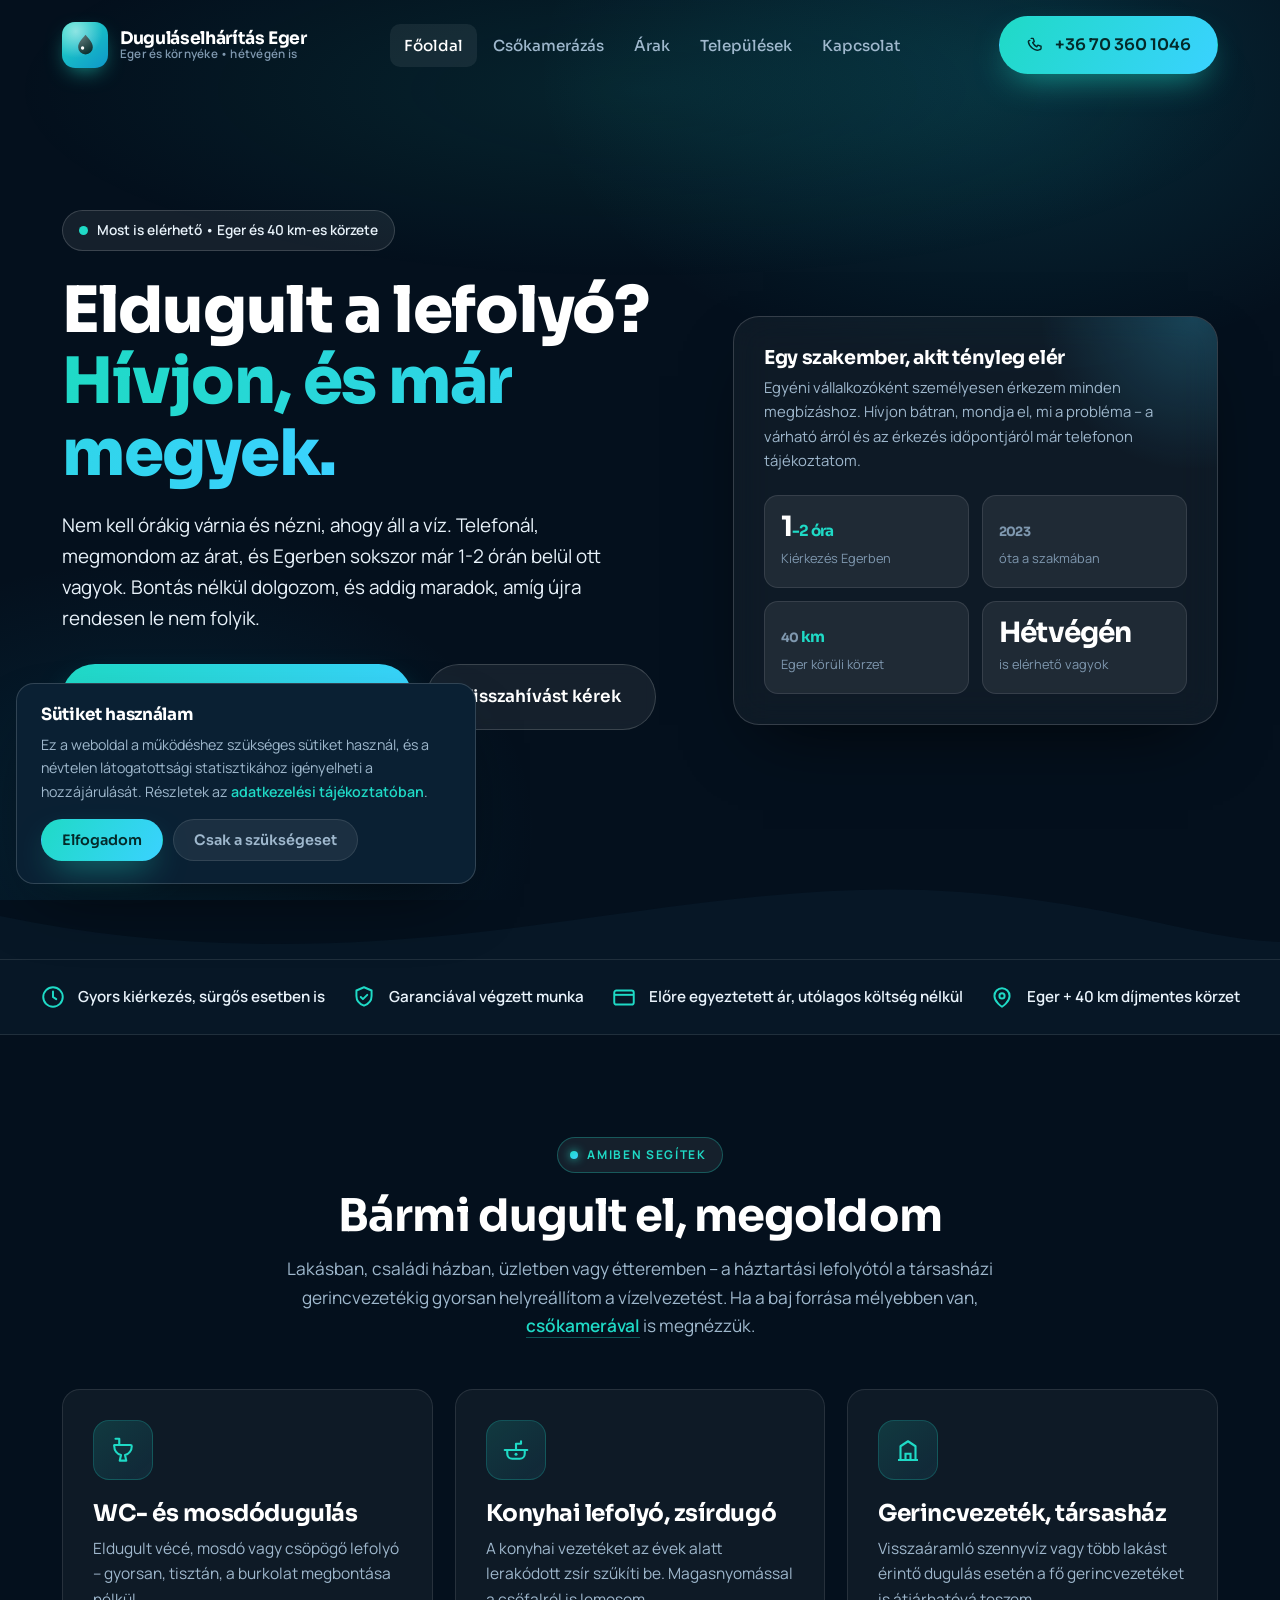
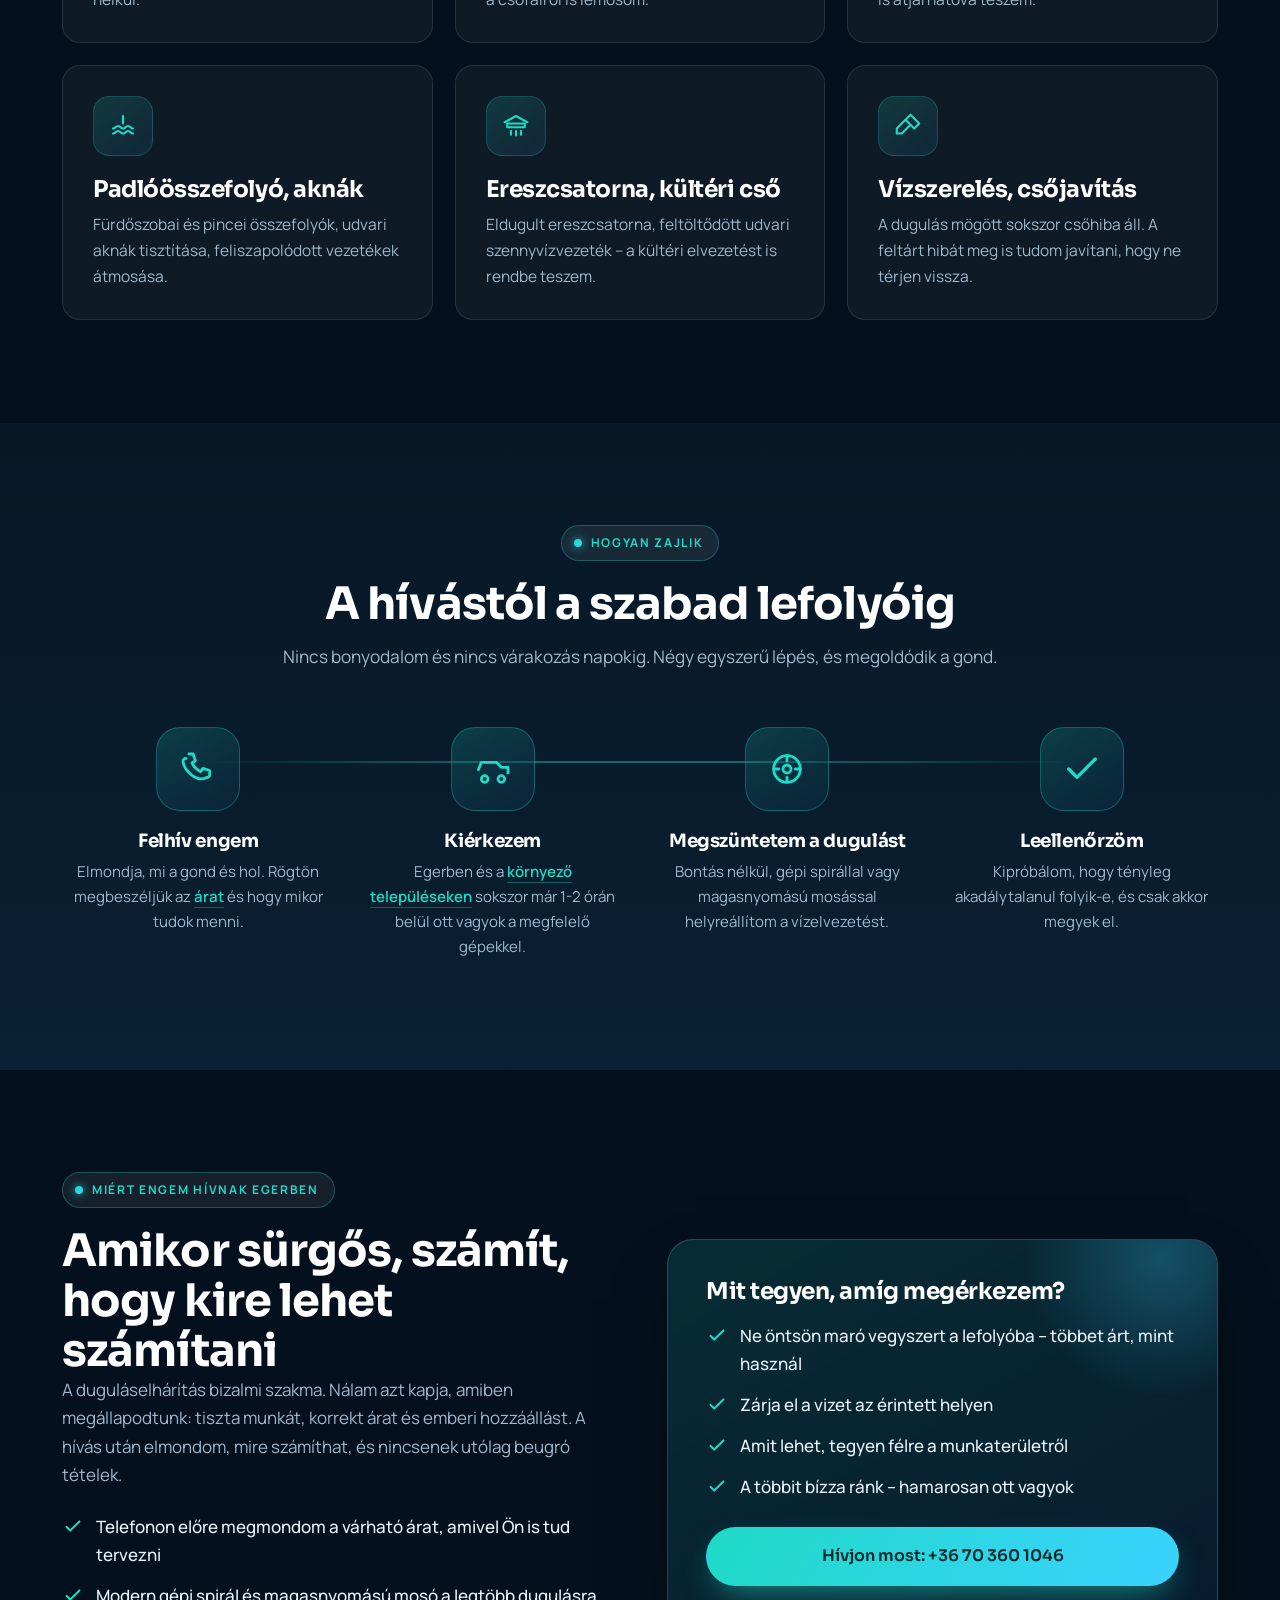
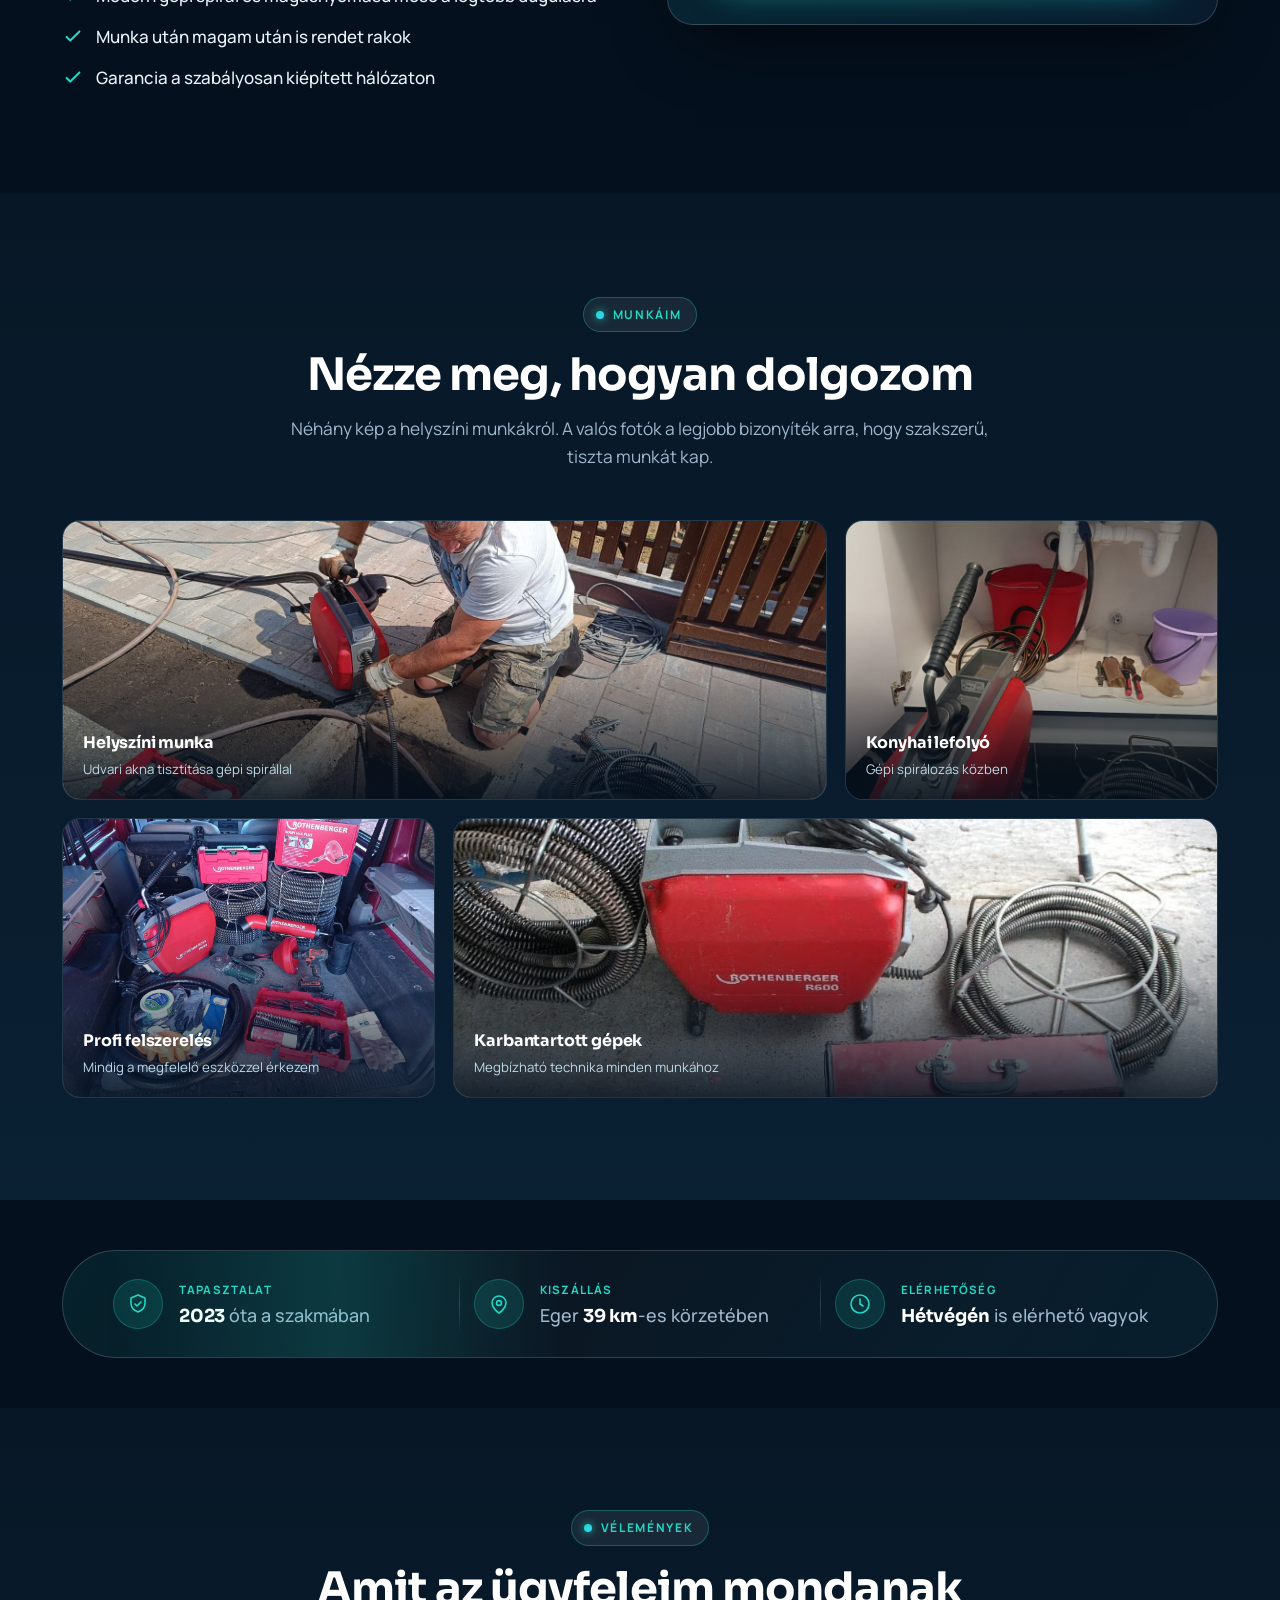
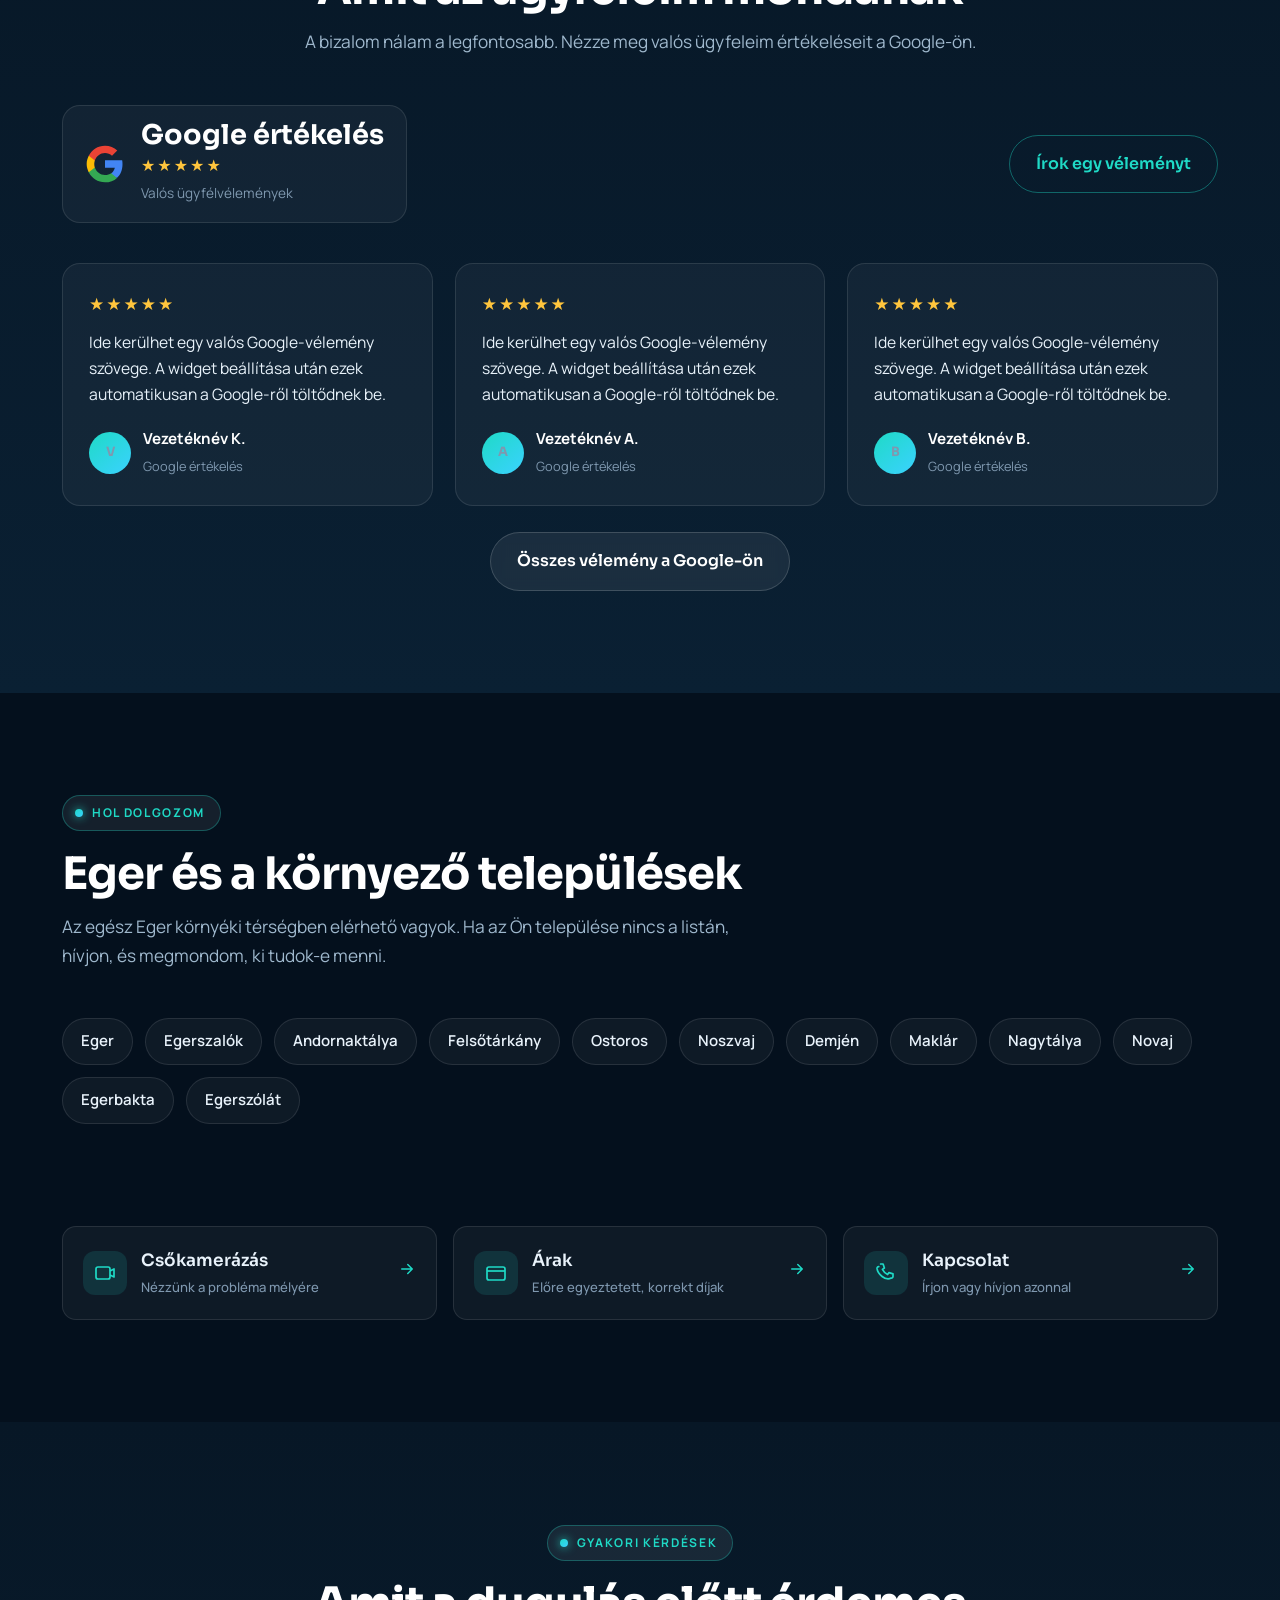
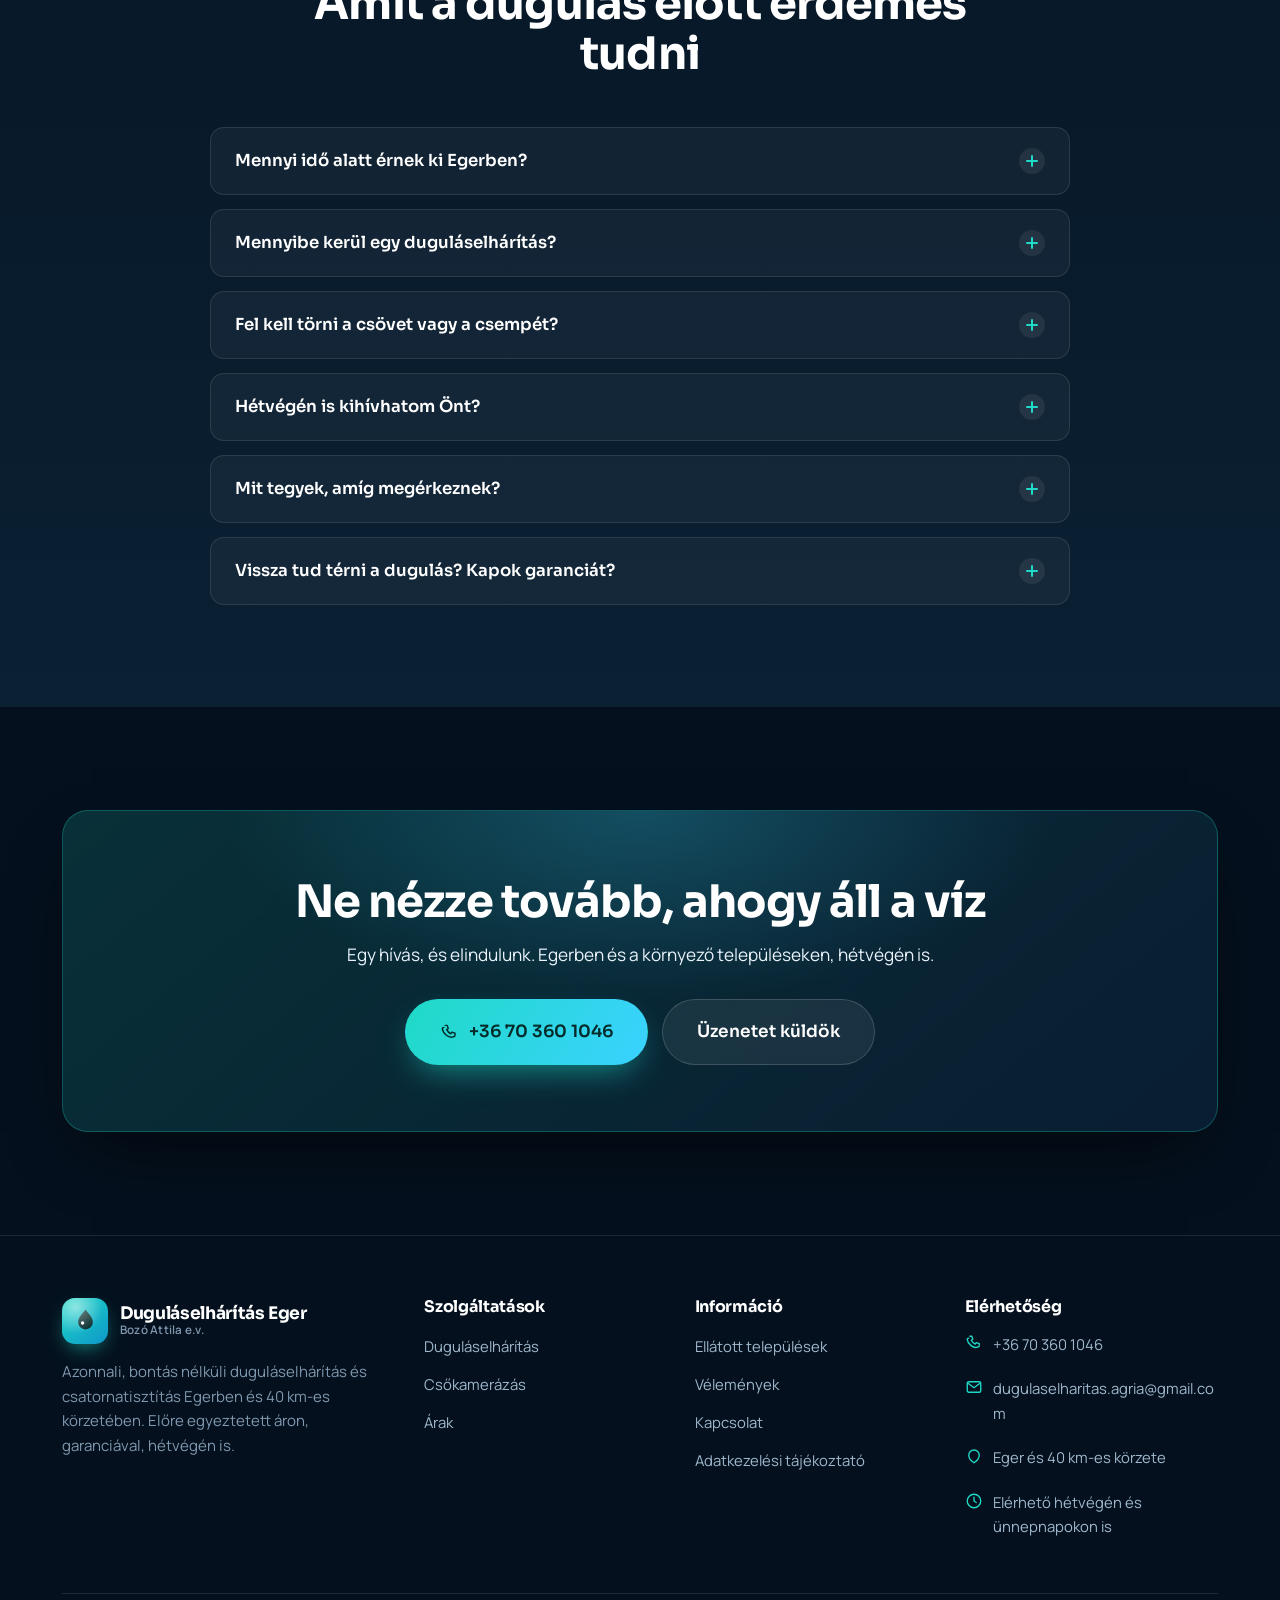
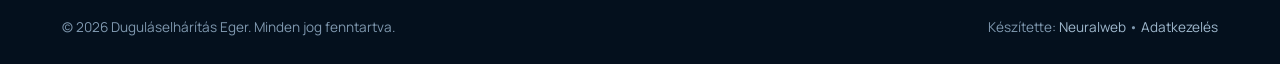
==== index.html @ 1a53a00a "Rebrand: Agria helyett Dugulaselharitas Eger (SEO), geo meta, schema bovites, copyright" ====
﻿<!DOCTYPE html>
<html lang="hu">
<head>
<meta charset="UTF-8">
<meta name="viewport" content="width=device-width, initial-scale=1">
<title>Duguláselhárítás Eger | Gyors kiszállás Heves megyében</title>
<meta name="description" content="Eldugult a lefolyó Egerben? Hívjon és megyek, akár 1-2 órán belül – hétvégén is. Bontás nélkül, előre egyeztetett áron, garanciával. WC, mosdó, konyha, gerincvezeték. +36 70 360 1046.">
<meta name="keywords" content="duguláselhárítás Eger, duguláselhárító Eger, csatornatisztítás Eger, csőkamerázás Eger, dugulás elhárítás Heves megye, azonnali duguláselhárítás">
<link rel="canonical" href="https://dugulaselharitas-agria.hu/">
<meta name="robots" content="index, follow">
<meta name="author" content="Bozó Attila – Duguláselhárítás Eger">
<meta name="geo.region" content="HU-HE">
<meta name="geo.position" content="47.9224127;20.367275">
<meta name="ICBM" content="47.9224127, 20.367275">
<meta name="geo.placename" content="Eger">
<meta property="og:type" content="website">
<meta property="og:locale" content="hu_HU">
<meta property="og:site_name" content="Duguláselhárítás Eger">
<meta property="og:title" content="Duguláselhárítás Eger | Azonnal megyek">
<meta property="og:description" content="Eldugult a lefolyó? Hívjon és megyek, akár 1-2 órán belül. Bontás nélkül, előre egyeztetett áron, garanciával.">
<meta property="og:url" content="https://dugulaselharitas-agria.hu/">
<link rel="preconnect" href="https://fonts.googleapis.com">
<link rel="preconnect" href="https://fonts.gstatic.com" crossorigin>
<link href="https://fonts.googleapis.com/css2?family=Manrope:wght@400;500;600;700;800&family=Sora:wght@600;700;800&display=swap" rel="stylesheet">
<link rel="icon" href="assets/img/favicon.svg" type="image/svg+xml">
<link rel="stylesheet" href="assets/css/style.css">

<script type="application/ld+json">
{
  "@context": "https://schema.org",
  "@type": "Plumber",
  "@id": "https://dugulaselharitas-agria.hu/#business",
  "name": "Duguláselhárítás Eger – Bozó Attila e.v.",
  "alternateName": "Duguláselhárítás Agria",
  "image": "https://dugulaselharitas-agria.hu/assets/img/favicon.svg",
  "url": "https://dugulaselharitas-agria.hu/",
  "telephone": "+36703601046",
  "email": "dugulaselharitas.agria@gmail.com",
  "priceRange": "$$",
  "description": "Duguláselhárítás Egerben és Heves megyében, 40 km-es körzetben. Gyors kiszállás hétvégén is, bontás nélküli munka, csatornatisztítás, csőkamerázás, garanciával.",
  "address": { "@type": "PostalAddress", "addressLocality": "Eger", "addressRegion": "Heves megye", "postalCode": "3300", "addressCountry": "HU" },
  "geo": { "@type": "GeoCoordinates", "latitude": 47.9224127, "longitude": 20.367275 },
  "hasMap": "https://www.google.com/maps/place//@47.9224127,20.367275,17z",
  "areaServed": [
    { "@type": "City", "name": "Eger" }, { "@type": "City", "name": "Egerszalók" }, { "@type": "City", "name": "Andornaktálya" },
    { "@type": "City", "name": "Felsőtárkány" }, { "@type": "City", "name": "Ostoros" }, { "@type": "City", "name": "Noszvaj" },
    { "@type": "City", "name": "Maklár" }, { "@type": "City", "name": "Demjén" }
  ],
  "openingHoursSpecification": { "@type": "OpeningHoursSpecification", "dayOfWeek": ["Monday","Tuesday","Wednesday","Thursday","Friday","Saturday","Sunday"], "opens": "00:00", "closes": "23:59" },
  "makesOffer": [
    { "@type": "Offer", "itemOffered": { "@type": "Service", "name": "Azonnali duguláselhárítás bontás nélkül" } },
    { "@type": "Offer", "itemOffered": { "@type": "Service", "name": "Csatornatisztítás" } },
    { "@type": "Offer", "itemOffered": { "@type": "Service", "name": "Csőkamerázás, csatornavizsgálat" } }
  ]
}
</script>
<script type="application/ld+json">
{
  "@context": "https://schema.org",
  "@type": "FAQPage",
  "mainEntity": [
    { "@type": "Question", "name": "Mennyi idő alatt érnek ki Egerben egy dugulás elhárításához?", "acceptedAnswer": { "@type": "Answer", "text": "Egerben és a közvetlen környéken jellemzően 1-2 órán belül kiérek. Sürgős esetben, például teljes lefolyódugulásnál a leghamarabb megyek, akár hétvégén is." } },
    { "@type": "Question", "name": "Mennyibe kerül egy duguláselhárítás Egerben?", "acceptedAnswer": { "@type": "Answer", "text": "A pontos árat telefonon megmondom, miután elmondja, mi a gond. Ez előre egyeztetett ár, amit a helyszínen sem változtatok. Eger 40 km-es körzetében nincs kiszállási díj." } },
    { "@type": "Question", "name": "Fel kell törni a csövet vagy a burkolatot?", "acceptedAnswer": { "@type": "Answer", "text": "Az esetek túlnyomó részében nem. Gépi spirállal és magasnyomású mosóval bontás nélkül megszüntetem a dugulást, a burkolat és a cső sértetlen marad." } },
    { "@type": "Question", "name": "Hétvégén is kihívhatom Önt?", "acceptedAnswer": { "@type": "Answer", "text": "Igen, hétvégén és ünnepnapokon is elérhető vagyok. A munkaidőn kívüli kiszállásnál ügyeleti felár érvényes, amiről előre tájékoztatom." } }
  ]
}
</script>
</head>
<body>

<!-- ===== Fejléc ===== -->
<header class="site-header">
  <div class="nav-scrim" data-nav-scrim></div>
  <div class="wrap header-inner">
    <a href="index.html" class="brand" aria-label="Duguláselhárítás Eger főoldal">
      <span class="brand-mark" aria-hidden="true"><svg viewBox="0 0 24 24" fill="none"><path d="M12 2.5c-3.4 4-6.5 7.4-6.5 11a6.5 6.5 0 0 0 13 0c0-3.6-3.1-7-6.5-11Z" fill="#042a2a"/><circle cx="9.4" cy="14.2" r="1.5" fill="#fff"/></svg></span>
      <span class="brand-text"><b>Duguláselhárítás Eger</b><span>Eger és környéke • hétvégén is</span></span>
    </a>
    <nav class="nav" aria-label="Fő navigáció">
      <a href="index.html" class="active">Főoldal</a>
            <a href="csokamerazas.html">Csőkamerázás</a>
      <a href="arak.html">Árak</a>
      <a href="telepulesek.html">Települések</a>
      <a href="kapcsolat.html">Kapcsolat</a>
    </nav>
    <div class="header-cta">
      <a href="tel:+36703601046" class="btn btn--primary"><svg viewBox="0 0 24 24" fill="none"><path d="M6.6 3h2.5l1.3 4-2 1.4a12 12 0 0 0 5.2 5.2l1.4-2 4 1.3v2.5c0 1-.8 1.8-1.8 1.7C11.3 20.4 3.6 12.7 3 7.4A1.7 1.7 0 0 1 4.8 5.6" stroke="currentColor" stroke-width="1.8" stroke-linecap="round" stroke-linejoin="round"/></svg><span class="lbl">+36 70 360 1046</span></a>
      <button class="nav-toggle" aria-label="Menü megnyitása"><span></span></button>
    </div>
  </div>
</header>

<!-- ===== Hero ===== -->
<section class="hero">
  <div class="hero__bubbles" aria-hidden="true"></div>
  <div class="wrap hero__grid">
    <div class="hero__content">
      <span class="hero__tag reveal"><span class="dot"></span>Most is elérhető • Eger és 40 km-es körzete</span>
      <h1 class="reveal d1">Eldugult a lefolyó?<br><span class="accent-text">Hívjon, és már megyek.</span></h1>
      <p class="hero__lead reveal d2">Nem kell órákig várnia és nézni, ahogy áll a víz. Telefonál, megmondom az árat, és Egerben sokszor már 1-2 órán belül ott vagyok. Bontás nélkül dolgozom, és addig maradok, amíg újra rendesen le nem folyik.</p>
      <div class="hero__actions reveal d3">
        <a href="tel:+36703601046" class="btn btn--primary btn--lg btn--pulse"><svg viewBox="0 0 24 24" fill="none"><path d="M6.6 3h2.5l1.3 4-2 1.4a12 12 0 0 0 5.2 5.2l1.4-2 4 1.3v2.5c0 1-.8 1.8-1.8 1.7C11.3 20.4 3.6 12.7 3 7.4A1.7 1.7 0 0 1 4.8 5.6" stroke="currentColor" stroke-width="1.8" stroke-linecap="round" stroke-linejoin="round"/></svg>Hívás most: +36 70 360 1046</a>
        <a href="kapcsolat.html" class="btn btn--ghost btn--lg">Visszahívást kérek</a>
      </div>
      <div class="hero__mini reveal d4">
        <div><svg viewBox="0 0 24 24" fill="none"><path d="M5 13l4 4L19 7" stroke="currentColor" stroke-width="2.2" stroke-linecap="round" stroke-linejoin="round"/></svg>Hétvégén is elérhető</div>
        <div><svg viewBox="0 0 24 24" fill="none"><path d="M5 13l4 4L19 7" stroke="currentColor" stroke-width="2.2" stroke-linecap="round" stroke-linejoin="round"/></svg>Bontás nélkül</div>
        <div><svg viewBox="0 0 24 24" fill="none"><path d="M5 13l4 4L19 7" stroke="currentColor" stroke-width="2.2" stroke-linecap="round" stroke-linejoin="round"/></svg>Előre egyeztetett ár, meglepetés nélkül</div>
      </div>
    </div>
    <aside class="hero__card reveal d2">
      <h3>Egy szakember, akit tényleg elér</h3>
      <p>Egyéni vállalkozóként személyesen érkezem minden megbízáshoz. Hívjon bátran, mondja el, mi a probléma – a várható árról és az érkezés időpontjáról már telefonon tájékoztatom.</p>
      <div class="hero__stats">
        <div class="stat-tile"><b>1<span class="u">-2 óra</span></b><span>Kiérkezés Egerben</span></div>
        <div class="stat-tile"><b><span data-count="2023" data-from="2011">0</span></b><span>óta a szakmában</span></div>
        <div class="stat-tile"><b><span data-count="40">0</span><span class="u"> km</span></b><span>Eger körüli körzet</span></div>
        <div class="stat-tile"><b>Hétvégén</b><span>is elérhető vagyok</span></div>
      </div>
    </aside>
  </div>
  <div class="hero__wave" aria-hidden="true"><svg viewBox="0 0 1440 80" preserveAspectRatio="none"><path d="M0 36c180 34 360 34 540 16s360-52 540-40 260 46 360 50v58H0z"/></svg></div>
</section>

<!-- ===== Bizalmi sáv ===== -->
<div class="trustbar">
  <div class="wrap trustbar__inner">
    <div class="trustbar__item"><svg viewBox="0 0 24 24" fill="none"><circle cx="12" cy="12" r="9" stroke="currentColor" stroke-width="1.8"/><path d="M12 7v5l3 2" stroke="currentColor" stroke-width="1.8" stroke-linecap="round"/></svg>Gyors kiérkezés, sürgős esetben is</div>
    <div class="trustbar__item"><svg viewBox="0 0 24 24" fill="none"><path d="M12 3l7 3v5c0 4.5-3 7.5-7 9-4-1.5-7-4.5-7-9V6l7-3Z" stroke="currentColor" stroke-width="1.8" stroke-linejoin="round"/><path d="M9 12l2 2 4-4" stroke="currentColor" stroke-width="1.8" stroke-linecap="round" stroke-linejoin="round"/></svg>Garanciával végzett munka</div>
    <div class="trustbar__item"><svg viewBox="0 0 24 24" fill="none"><rect x="3" y="6" width="18" height="13" rx="2" stroke="currentColor" stroke-width="1.8"/><path d="M3 10h18" stroke="currentColor" stroke-width="1.8"/></svg>Előre egyeztetett ár, utólagos költség nélkül</div>
    <div class="trustbar__item"><svg viewBox="0 0 24 24" fill="none"><path d="M12 21s-7-4.4-7-10a7 7 0 0 1 14 0c0 5.6-7 10-7 10Z" stroke="currentColor" stroke-width="1.8" stroke-linejoin="round"/><circle cx="12" cy="11" r="2.4" stroke="currentColor" stroke-width="1.8"/></svg>Eger + 40 km díjmentes körzet</div>
  </div>
</div>

<!-- ===== Szolgáltatások ===== -->
<section class="section" id="szolgaltatasok">
  <div class="wrap">
    <div class="section-head center reveal">
      <span class="eyebrow">Amiben segítek</span>
      <h2>Bármi dugult el, megoldom</h2>
      <p>Lakásban, családi házban, üzletben vagy étteremben – a háztartási lefolyótól a társasházi gerincvezetékig gyorsan helyreállítom a vízelvezetést. Ha a baj forrása mélyebben van, <a class="lead-link" href="csokamerazas.html">csőkamerával</a> is megnézzük.</p>
    </div>
    <div class="grid grid-3">
      <article class="card reveal">
        <div class="card__icon"><svg class="anim-float" viewBox="0 0 24 24" fill="none"><path d="M6 3h3v5" stroke="currentColor" stroke-width="1.7" stroke-linecap="round" stroke-linejoin="round"/><path d="M5 8h13a1 1 0 0 1 1 1c0 3.4-2.3 6.2-5.4 7l1 4.5h-5.2l1-4.5C7.3 15.2 5 12.4 5 9a1 1 0 0 1 0-1Z" stroke="currentColor" stroke-width="1.7" stroke-linejoin="round"/></svg></div>
        <h3>WC- és mosdódugulás</h3>
        <p>Eldugult vécé, mosdó vagy csöpögő lefolyó – gyorsan, tisztán, a burkolat megbontása nélkül.</p>
      </article>
      <article class="card reveal d1">
        <div class="card__icon"><svg class="anim-float2" viewBox="0 0 24 24" fill="none"><path d="M3 12h18" stroke="currentColor" stroke-width="1.7" stroke-linecap="round"/><path d="M5 12v3a4 4 0 0 0 4 4h6a4 4 0 0 0 4-4v-3" stroke="currentColor" stroke-width="1.7" stroke-linecap="round" stroke-linejoin="round"/><path d="M12 12V7h4V5" stroke="currentColor" stroke-width="1.7" stroke-linecap="round" stroke-linejoin="round"/><circle cx="12" cy="15.4" r="1.2" fill="currentColor"/></svg></div>
        <h3>Konyhai lefolyó, zsírdugó</h3>
        <p>A konyhai vezetéket az évek alatt lerakódott zsír szűkíti be. Magasnyomással a csőfalról is lemosom.</p>
      </article>
      <article class="card reveal d2">
        <div class="card__icon"><svg class="anim-float" viewBox="0 0 24 24" fill="none"><path d="M4 20h16M6 20V9l6-4 6 4v11" stroke="currentColor" stroke-width="1.7" stroke-linejoin="round"/><path d="M10 20v-5h4v5" stroke="currentColor" stroke-width="1.7"/></svg></div>
        <h3>Gerincvezeték, társasház</h3>
        <p>Visszaáramló szennyvíz vagy több lakást érintő dugulás esetén a fő gerincvezetéket is átjárhatóvá teszem.</p>
      </article>
      <article class="card reveal">
        <div class="card__icon"><svg class="anim-float2" viewBox="0 0 24 24" fill="none"><path d="M4 14c2 0 2-2 4-2s2 2 4 2 2-2 4-2 2 2 4 2" stroke="currentColor" stroke-width="1.7" stroke-linecap="round"/><path d="M4 18c2 0 2-2 4-2s2 2 4 2 2-2 4-2 2 2 4 2" stroke="currentColor" stroke-width="1.7" stroke-linecap="round"/><path d="M12 4v6" stroke="currentColor" stroke-width="1.7" stroke-linecap="round"/></svg></div>
        <h3>Padlóösszefolyó, aknák</h3>
        <p>Fürdőszobai és pincei összefolyók, udvari aknák tisztítása, feliszapolódott vezetékek átmosása.</p>
      </article>
      <article class="card reveal d1">
        <div class="card__icon"><svg class="anim-float" viewBox="0 0 24 24" fill="none"><path d="M3 9l9-5 9 5" stroke="currentColor" stroke-width="1.7" stroke-linecap="round" stroke-linejoin="round"/><path d="M5 10h14v3H5z" stroke="currentColor" stroke-width="1.7" stroke-linejoin="round"/><path d="M8 16v3M12 16v3.5M16 16v3" stroke="currentColor" stroke-width="1.7" stroke-linecap="round"/></svg></div>
        <h3>Ereszcsatorna, kültéri cső</h3>
        <p>Eldugult ereszcsatorna, feltöltődött udvari szennyvízvezeték – a kültéri elvezetést is rendbe teszem.</p>
      </article>
      <article class="card reveal d2">
        <div class="card__icon"><svg class="anim-swing" viewBox="0 0 24 24" fill="none"><path d="M14 3l7 7-4 4-7-7 4-4Z" stroke="currentColor" stroke-width="1.7" stroke-linejoin="round"/><path d="M10 7L3 14v4h4l7-7" stroke="currentColor" stroke-width="1.7" stroke-linejoin="round"/></svg></div>
        <h3>Vízszerelés, csőjavítás</h3>
        <p>A dugulás mögött sokszor csőhiba áll. A feltárt hibát meg is tudom javítani, hogy ne térjen vissza.</p>
      </article>
    </div>
  </div>
</section>

<!-- ===== Folyamat (interaktív) ===== -->
<section class="section section--tint">
  <div class="wrap">
    <div class="section-head center reveal">
      <span class="eyebrow">Hogyan zajlik</span>
      <h2>A hívástól a szabad lefolyóig</h2>
      <p>Nincs bonyodalom és nincs várakozás napokig. Négy egyszerű lépés, és megoldódik a gond.</p>
    </div>
    <div class="process">
      <div class="pstep reveal">
        <div class="pstep__orb" data-step="1"><svg class="anim-swing" viewBox="0 0 24 24" fill="none"><path d="M6.6 3h2.5l1.3 4-2 1.4a12 12 0 0 0 5.2 5.2l1.4-2 4 1.3v2.5c0 1-.8 1.8-1.8 1.7C11.3 20.4 3.6 12.7 3 7.4A1.7 1.7 0 0 1 4.8 5.6" stroke="currentColor" stroke-width="1.7" stroke-linecap="round" stroke-linejoin="round"/></svg></div>
        <h3>Felhív engem</h3>
        <p>Elmondja, mi a gond és hol. Rögtön megbeszéljük az <a class="lead-link" href="arak.html">árat</a> és hogy mikor tudok menni.</p>
      </div>
      <div class="pstep reveal d1">
        <div class="pstep__orb" data-step="2"><svg class="anim-float" viewBox="0 0 24 24" fill="none"><path d="M3 13l2-5h9l3 3h4v4" stroke="currentColor" stroke-width="1.7" stroke-linejoin="round"/><circle cx="7" cy="18" r="2" stroke="currentColor" stroke-width="1.7"/><circle cx="17" cy="18" r="2" stroke="currentColor" stroke-width="1.7"/></svg></div>
        <h3>Kiérkezem</h3>
        <p>Egerben és a <a class="lead-link" href="telepulesek.html">környező településeken</a> sokszor már 1-2 órán belül ott vagyok a megfelelő gépekkel.</p>
      </div>
      <div class="pstep reveal d2">
        <div class="pstep__orb" data-step="3"><svg class="anim-spin" viewBox="0 0 24 24" fill="none"><circle cx="12" cy="12" r="8" stroke="currentColor" stroke-width="1.7"/><path d="M12 4v3M12 17v3M4 12h3M17 12h3" stroke="currentColor" stroke-width="1.7" stroke-linecap="round"/><circle cx="12" cy="12" r="2.4" stroke="currentColor" stroke-width="1.7"/></svg></div>
        <h3>Megszüntetem a dugulást</h3>
        <p>Bontás nélkül, gépi spirállal vagy magasnyomású mosással helyreállítom a vízelvezetést.</p>
      </div>
      <div class="pstep reveal d3">
        <div class="pstep__orb" data-step="4"><svg class="anim-float2" viewBox="0 0 24 24" fill="none"><path d="M4 12l5 5L20 6" stroke="currentColor" stroke-width="2" stroke-linecap="round" stroke-linejoin="round"/></svg></div>
        <h3>Leellenőrzöm</h3>
        <p>Kipróbálom, hogy tényleg akadálytalanul folyik-e, és csak akkor megyek el.</p>
      </div>
    </div>
  </div>
</section>

<!-- ===== Miért mi ===== -->
<section class="section">
  <div class="wrap split">
    <div class="reveal">
      <span class="eyebrow">Miért engem hívnak Egerben</span>
      <h2>Amikor sürgős, számít, hogy kire lehet számítani</h2>
      <p>A duguláselhárítás bizalmi szakma. Nálam azt kapja, amiben megállapodtunk: tiszta munkát, korrekt árat és emberi hozzáállást. A hívás után elmondom, mire számíthat, és nincsenek utólag beugró tételek.</p>
      <ul class="checklist" style="margin-top:24px">
        <li><svg viewBox="0 0 24 24" fill="none"><path d="M5 13l4 4L19 7" stroke="currentColor" stroke-width="2.2" stroke-linecap="round" stroke-linejoin="round"/></svg>Telefonon előre megmondom a várható árat, amivel Ön is tud tervezni</li>
        <li><svg viewBox="0 0 24 24" fill="none"><path d="M5 13l4 4L19 7" stroke="currentColor" stroke-width="2.2" stroke-linecap="round" stroke-linejoin="round"/></svg>Modern gépi spirál és magasnyomású mosó a legtöbb dugulásra</li>
        <li><svg viewBox="0 0 24 24" fill="none"><path d="M5 13l4 4L19 7" stroke="currentColor" stroke-width="2.2" stroke-linecap="round" stroke-linejoin="round"/></svg>Munka után magam után is rendet rakok</li>
        <li><svg viewBox="0 0 24 24" fill="none"><path d="M5 13l4 4L19 7" stroke="currentColor" stroke-width="2.2" stroke-linecap="round" stroke-linejoin="round"/></svg>Garancia a szabályosan kiépített hálózaton</li>
      </ul>
    </div>
    <div class="panel reveal d2">
      <h3>Mit tegyen, amíg megérkezem?</h3>
      <ul class="checklist">
        <li><svg viewBox="0 0 24 24" fill="none"><path d="M5 13l4 4L19 7" stroke="currentColor" stroke-width="2.2" stroke-linecap="round" stroke-linejoin="round"/></svg>Ne öntsön maró vegyszert a lefolyóba – többet árt, mint használ</li>
        <li><svg viewBox="0 0 24 24" fill="none"><path d="M5 13l4 4L19 7" stroke="currentColor" stroke-width="2.2" stroke-linecap="round" stroke-linejoin="round"/></svg>Zárja el a vizet az érintett helyen</li>
        <li><svg viewBox="0 0 24 24" fill="none"><path d="M5 13l4 4L19 7" stroke="currentColor" stroke-width="2.2" stroke-linecap="round" stroke-linejoin="round"/></svg>Amit lehet, tegyen félre a munkaterületről</li>
        <li><svg viewBox="0 0 24 24" fill="none"><path d="M5 13l4 4L19 7" stroke="currentColor" stroke-width="2.2" stroke-linecap="round" stroke-linejoin="round"/></svg>A többit bízza ránk – hamarosan ott vagyok</li>
      </ul>
      <a href="tel:+36703601046" class="btn btn--primary" style="margin-top:26px;width:100%">Hívjon most: +36 70 360 1046</a>
    </div>
  </div>
</section>

<!-- ===== Munkáim / galéria ===== -->
<section class="section section--tint" id="munkaink">
  <div class="wrap">
    <div class="section-head center reveal">
      <span class="eyebrow">Munkáim</span>
      <h2>Nézze meg, hogyan dolgozom</h2>
      <p>Néhány kép a helyszíni munkákról. A valós fotók a legjobb bizonyíték arra, hogy szakszerű, tiszta munkát kap.</p>
    </div>
    <div class="gallery reveal d1">
      <div class="ph wide">
        <img src="assets/img/dugulaselharitas-2.jpg" alt="Duguláselhárítás Egerben – helyszíni munka az udvari aknánál, gépi spirállal" loading="lazy" width="1600" height="1200">
        <span class="ph__cap"><b>Helyszíni munka</b><span>Udvari akna tisztítása gépi spirállal</span></span>
      </div>
      <div class="ph">
        <img src="assets/img/dugulaselharitas-1.jpg" alt="Konyhai lefolyó duguláselhárítása gépi spirállal Egerben" loading="lazy" width="1600" height="1600">
        <span class="ph__cap"><b>Konyhai lefolyó</b><span>Gépi spirálozás közben</span></span>
      </div>
      <div class="ph">
        <img src="assets/img/dugulaselharitas-3.jpg" alt="Professzionális Rothenberger duguláselhárító gép és felszerelés" loading="lazy" width="1200" height="897">
        <span class="ph__cap"><b>Profi felszerelés</b><span>Mindig a megfelelő eszközzel érkezem</span></span>
      </div>
      <div class="ph wide">
        <img src="assets/img/dugulaselharitas-4.jpg" alt="Duguláselhárító gép és csigarugók közelről" loading="lazy" width="961" height="703">
        <span class="ph__cap"><b>Karbantartott gépek</b><span>Megbízható technika minden munkához</span></span>
      </div>
    </div>
  </div>
</section>

<!-- ===== Statisztika ===== -->
<section class="section stat-strip-section">
  <div class="wrap">
    <div class="stat-strip reveal">
      <div class="stat-strip__item">
        <span class="stat-strip__icon"><svg viewBox="0 0 24 24" fill="none"><path d="M12 3l7 3v5c0 4.5-3 7.5-7 9-4-1.5-7-4.5-7-9V6l7-3Z" stroke="currentColor" stroke-width="1.6" stroke-linejoin="round"/><path d="M9 12l2 2 4-4" stroke="currentColor" stroke-width="1.6" stroke-linecap="round" stroke-linejoin="round"/></svg></span>
        <div class="stat-strip__text">
          <span class="stat-strip__label">Tapasztalat</span>
          <p class="stat-strip__line"><b><span data-count="2023" data-from="2011">0</span></b> óta a szakmában</p>
        </div>
      </div>
      <div class="stat-strip__div" aria-hidden="true"></div>
      <div class="stat-strip__item">
        <span class="stat-strip__icon"><svg viewBox="0 0 24 24" fill="none"><path d="M12 21s-7-4.4-7-10a7 7 0 0 1 14 0c0 5.6-7 10-7 10Z" stroke="currentColor" stroke-width="1.6" stroke-linejoin="round"/><circle cx="12" cy="11" r="2.4" stroke="currentColor" stroke-width="1.6"/></svg></span>
        <div class="stat-strip__text">
          <span class="stat-strip__label">Kiszállás</span>
          <p class="stat-strip__line">Eger <b><span data-count="40">0</span> km</b>-es körzetében</p>
        </div>
      </div>
      <div class="stat-strip__div" aria-hidden="true"></div>
      <div class="stat-strip__item">
        <span class="stat-strip__icon"><svg viewBox="0 0 24 24" fill="none"><circle cx="12" cy="12" r="9" stroke="currentColor" stroke-width="1.6"/><path d="M12 7v5l3 2" stroke="currentColor" stroke-width="1.6" stroke-linecap="round"/></svg></span>
        <div class="stat-strip__text">
          <span class="stat-strip__label">Elérhetőség</span>
          <p class="stat-strip__line"><b>Hétvégén</b> is elérhető vagyok</p>
        </div>
      </div>
    </div>
  </div>
</section>

<!-- ===== Vélemények (Google) ===== -->
<section class="section section--tint" id="velemenyek">
  <div class="wrap">
    <div class="section-head center reveal">
      <span class="eyebrow">Vélemények</span>
      <h2>Amit az ügyfeleim mondanak</h2>
      <p>A bizalom nálam a legfontosabb. Nézze meg valós ügyfeleim értékeléseit a Google-ön.</p>
    </div>

    <!-- ============================================================
         ÉLŐ GOOGLE VÉLEMÉNY WIDGET
         Ide illeszd be a widget kódját (pl. Elfsight vagy Trustindex).
         1) Regisztrálj: elfsight.com vagy trustindex.io (ingyenes csomag van)
         2) Kösd össze a Google profillal, másold ki a beágyazó kódot
         3) Illeszd a lenti .reviews-widget div-be (a helyőrző kártyák törölhetők)
         ============================================================ -->
    <div class="reviews-widget reveal d1">
      <!-- <div class="elfsight-app-XXXX"></div>  <-- ide jön a widget kód -->

      <!-- Helyőrző kártyák, amíg a widget nincs beállítva (utólag törölhetők): -->
      <div class="reviews-head">
        <div class="gscore">
          <svg class="gscore__logo" viewBox="0 0 48 48"><path fill="#4285F4" d="M45 24c0-1.6-.1-3.1-.4-4.5H24v9h11.8c-.5 2.7-2 5-4.3 6.6v5.5h7C42.6 37 45 31 45 24z"/><path fill="#34A853" d="M24 46c5.9 0 10.8-1.9 14.4-5.3l-7-5.5c-1.9 1.3-4.4 2.1-7.4 2.1-5.7 0-10.5-3.8-12.2-9H4.5v5.7C8.1 41.1 15.4 46 24 46z"/><path fill="#FBBC05" d="M11.8 28.3c-.4-1.3-.7-2.7-.7-4.3s.3-3 .7-4.3v-5.7H4.5C3 17 2 20.3 2 24s1 7 2.5 9.9l7.3-5.6z"/><path fill="#EA4335" d="M24 10.7c3.2 0 6.1 1.1 8.4 3.3l6.3-6.3C34.8 4.1 29.9 2 24 2 15.4 2 8.1 6.9 4.5 14.1l7.3 5.7c1.7-5.2 6.5-9.1 12.2-9.1z"/></svg>
          <div><b>Google értékelés</b><div class="stars">★★★★★</div><span>Valós ügyfélvélemények</span></div>
        </div>
        <a href="https://g.page/r/CQhtsXuHBXaaEBM/review" target="_blank" rel="noopener" class="btn btn--outline">Írok egy véleményt</a>
      </div>

      <div class="grid grid-3">
        <article class="review-card reveal">
          <div class="stars">★★★★★</div>
          <p>Ide kerülhet egy valós Google-vélemény szövege. A widget beállítása után ezek automatikusan a Google-ről töltődnek be.</p>
          <div class="who"><span class="av">V</span><div><b>Vezetéknév K.</b><span>Google értékelés</span></div></div>
        </article>
        <article class="review-card reveal d1">
          <div class="stars">★★★★★</div>
          <p>Ide kerülhet egy valós Google-vélemény szövege. A widget beállítása után ezek automatikusan a Google-ről töltődnek be.</p>
          <div class="who"><span class="av">A</span><div><b>Vezetéknév A.</b><span>Google értékelés</span></div></div>
        </article>
        <article class="review-card reveal d2">
          <div class="stars">★★★★★</div>
          <p>Ide kerülhet egy valós Google-vélemény szövege. A widget beállítása után ezek automatikusan a Google-ről töltődnek be.</p>
          <div class="who"><span class="av">B</span><div><b>Vezetéknév B.</b><span>Google értékelés</span></div></div>
        </article>
      </div>
    </div>
    <div class="reviews-note reveal d2">
      <a href="https://www.google.com/maps/place//@47.9224127,20.367275,17z/data=!4m3!3m2!1s0x474093c0d932adfb:0x9a7605877bb16d08!12e1" target="_blank" rel="noopener" class="btn btn--ghost">Összes vélemény a Google-ön</a>
    </div>
  </div>
</section>

<!-- ===== Települések ===== -->
<section class="section">
  <div class="wrap">
    <div class="section-head reveal">
      <span class="eyebrow">Hol dolgozom</span>
      <h2>Eger és a környező települések</h2>
      <p>Az egész Eger környéki térségben elérhető vagyok. Ha az Ön települése nincs a listán, hívjon, és megmondom, ki tudok-e menni.</p>
    </div>
    <div class="town-cloud reveal d1">
      <a href="telepulesek.html">Eger</a><a href="telepulesek.html">Egerszalók</a><a href="telepulesek.html">Andornaktálya</a>
      <a href="telepulesek.html">Felsőtárkány</a><a href="telepulesek.html">Ostoros</a><a href="telepulesek.html">Noszvaj</a>
      <a href="telepulesek.html">Demjén</a><a href="telepulesek.html">Maklár</a><a href="telepulesek.html">Nagytálya</a>
      <a href="telepulesek.html">Novaj</a><a href="telepulesek.html">Egerbakta</a><a href="telepulesek.html">Egerszólát</a>
    </div>
  </div>
</section>

<!-- ===== Kapcsolódó oldalak (belső linkelés) ===== -->
<section class="section" style="padding-top:0">
  <div class="wrap">
    <div class="related reveal">
      <a href="csokamerazas.html">
        <span class="ri"><svg viewBox="0 0 24 24" fill="none"><rect x="3" y="6" width="14" height="12" rx="2" stroke="currentColor" stroke-width="1.7"/><path d="M17 10l4-2v8l-4-2" stroke="currentColor" stroke-width="1.7" stroke-linejoin="round"/></svg></span>
        <span>Csőkamerázás<small>Nézzünk a probléma mélyére</small></span>
        <span class="arr"><svg width="18" height="18" viewBox="0 0 24 24" fill="none"><path d="M5 12h14M13 6l6 6-6 6" stroke="currentColor" stroke-width="2" stroke-linecap="round" stroke-linejoin="round"/></svg></span>
      </a>
      <a href="arak.html">
        <span class="ri"><svg viewBox="0 0 24 24" fill="none"><rect x="3" y="6" width="18" height="13" rx="2" stroke="currentColor" stroke-width="1.7"/><path d="M3 10h18" stroke="currentColor" stroke-width="1.7"/></svg></span>
        <span>Árak<small>Előre egyeztetett, korrekt díjak</small></span>
        <span class="arr"><svg width="18" height="18" viewBox="0 0 24 24" fill="none"><path d="M5 12h14M13 6l6 6-6 6" stroke="currentColor" stroke-width="2" stroke-linecap="round" stroke-linejoin="round"/></svg></span>
      </a>
      <a href="kapcsolat.html">
        <span class="ri"><svg viewBox="0 0 24 24" fill="none"><path d="M6.6 3h2.5l1.3 4-2 1.4a12 12 0 0 0 5.2 5.2l1.4-2 4 1.3v2.5c0 1-.8 1.8-1.8 1.7C11.3 20.4 3.6 12.7 3 7.4A1.7 1.7 0 0 1 4.8 5.6" stroke="currentColor" stroke-width="1.7" stroke-linecap="round" stroke-linejoin="round"/></svg></span>
        <span>Kapcsolat<small>Írjon vagy hívjon azonnal</small></span>
        <span class="arr"><svg width="18" height="18" viewBox="0 0 24 24" fill="none"><path d="M5 12h14M13 6l6 6-6 6" stroke="currentColor" stroke-width="2" stroke-linecap="round" stroke-linejoin="round"/></svg></span>
      </a>
    </div>
  </div>
</section>

<!-- ===== GYIK ===== -->
<section class="section section--tint" id="gyik">
  <div class="wrap">
    <div class="section-head center reveal"><span class="eyebrow">Gyakori kérdések</span><h2>Amit a dugulás előtt érdemes tudni</h2></div>
    <div class="faq reveal d1">
      <div class="faq__item"><button class="faq__q" aria-expanded="false">Mennyi idő alatt érnek ki Egerben?<span class="ico"></span></button><div class="faq__a"><p>Egerben és a közvetlen környéken jellemzően 1-2 órán belül kiérek. Sürgős esetben – teljes lefolyódugulásnál vagy visszaáramló szennyvíznél – a leghamarabb megyek, akár hétvégén is.</p></div></div>
      <div class="faq__item"><button class="faq__q" aria-expanded="false">Mennyibe kerül egy duguláselhárítás?<span class="ico"></span></button><div class="faq__a"><p>A pontos árat telefonon megbeszéljük, miután elmondja, mi a gond. Minden munka más, ezért előre a várható árat mondom meg, amivel tud kalkulálni. Eger 40 km-es körzetében kiszállási díjat nem számítok fel.</p></div></div>
      <div class="faq__item"><button class="faq__q" aria-expanded="false">Fel kell törni a csövet vagy a csempét?<span class="ico"></span></button><div class="faq__a"><p>Az esetek túlnyomó részében nem. Gépi spirállal és magasnyomású mosóval a burkolat és a cső megbontása nélkül szüntetem meg a dugulást. Bontásra csak valódi csőhibánál, előzetes egyeztetés után kerül sor.</p></div></div>
      <div class="faq__item"><button class="faq__q" aria-expanded="false">Hétvégén is kihívhatom Önt?<span class="ico"></span></button><div class="faq__a"><p>Igen, hétvégén és ünnepnapokon is elérhető vagyok. A munkaidőn kívüli kiszállásnál ügyeleti felár érvényes, amiről a hívás során előre tájékoztatom.</p></div></div>
      <div class="faq__item"><button class="faq__q" aria-expanded="false">Mit tegyek, amíg megérkeznek?<span class="ico"></span></button><div class="faq__a"><p>Ne öntsön a lefolyóba maró hatású vegyszert, mert az a csőnek és a szerelőnek is árthat, a dugulást pedig ritkán oldja meg. Zárja el a vizet az érintett helyen, és amit lehet, tegyen félre a munkaterületről.</p></div></div>
      <div class="faq__item"><button class="faq__q" aria-expanded="false">Vissza tud térni a dugulás? Kapok garanciát?<span class="ico"></span></button><div class="faq__a"><p>A szabályosan kiépített, működő csatornahálózaton elvégzett munkára garanciát vállalok. Ha a dugulás mögött csőhiba, letörés vagy rossz lejtés áll, azt csőkamerával megmutatom, és javaslatot adok a végleges megoldásra.</p></div></div>
    </div>
  </div>
</section>

<!-- ===== Nagy CTA ===== -->
<section class="section">
  <div class="wrap">
    <div class="cta-box reveal">
      <h2>Ne nézze tovább, ahogy áll a víz</h2>
      <p>Egy hívás, és elindulunk. Egerben és a környező településeken, hétvégén is.</p>
      <div class="btn-row">
        <a href="tel:+36703601046" class="btn btn--primary btn--lg btn--pulse"><svg viewBox="0 0 24 24" fill="none"><path d="M6.6 3h2.5l1.3 4-2 1.4a12 12 0 0 0 5.2 5.2l1.4-2 4 1.3v2.5c0 1-.8 1.8-1.8 1.7C11.3 20.4 3.6 12.7 3 7.4A1.7 1.7 0 0 1 4.8 5.6" stroke="currentColor" stroke-width="1.8" stroke-linecap="round" stroke-linejoin="round"/></svg>+36 70 360 1046</a>
        <a href="kapcsolat.html" class="btn btn--ghost btn--lg">Üzenetet küldök</a>
      </div>
    </div>
  </div>
</section>

<!-- ===== Lábléc ===== -->
<footer class="site-footer">
  <div class="wrap">
    <div class="footer-grid">
      <div class="footer-about">
        <a href="index.html" class="brand"><span class="brand-mark" aria-hidden="true"><svg viewBox="0 0 24 24" fill="none"><path d="M12 2.5c-3.4 4-6.5 7.4-6.5 11a6.5 6.5 0 0 0 13 0c0-3.6-3.1-7-6.5-11Z" fill="#042a2a"/><circle cx="9.4" cy="14.2" r="1.5" fill="#fff"/></svg></span><span class="brand-text"><b>Duguláselhárítás Eger</b><span>Bozó Attila e.v.</span></span></a>
        <p>Azonnali, bontás nélküli duguláselhárítás és csatornatisztítás Egerben és 40 km-es körzetében. Előre egyeztetett áron, garanciával, hétvégén is.</p>
      </div>
      <div class="footer-col"><h4>Szolgáltatások</h4><ul><li><a href="index.html#szolgaltatasok">Duguláselhárítás</a></li><li><a href="csokamerazas.html">Csőkamerázás</a></li><li><a href="arak.html">Árak</a></li></ul></div>
      <div class="footer-col"><h4>Információ</h4><ul><li><a href="telepulesek.html">Ellátott települések</a></li><li><a href="index.html#velemenyek">Vélemények</a></li><li><a href="kapcsolat.html">Kapcsolat</a></li><li><a href="adatkezelesi-tajekoztato.html">Adatkezelési tájékoztató</a></li></ul></div>
      <div class="footer-col"><h4>Elérhetőség</h4><ul class="footer-contact">
        <li><svg viewBox="0 0 24 24" fill="none"><path d="M6.6 3h2.5l1.3 4-2 1.4a12 12 0 0 0 5.2 5.2l1.4-2 4 1.3v2.5c0 1-.8 1.8-1.8 1.7C11.3 20.4 3.6 12.7 3 7.4A1.7 1.7 0 0 1 4.8 5.6" stroke="currentColor" stroke-width="1.8" stroke-linecap="round" stroke-linejoin="round"/></svg><a href="tel:+36703601046">+36 70 360 1046</a></li>
        <li><svg viewBox="0 0 24 24" fill="none"><rect x="3" y="5" width="18" height="14" rx="2" stroke="currentColor" stroke-width="1.8"/><path d="m4 7 8 6 8-6" stroke="currentColor" stroke-width="1.8"/></svg><a href="mailto:dugulaselharitas.agria@gmail.com">dugulaselharitas.agria@gmail.com</a></li>
        <li><svg viewBox="0 0 24 24" fill="none"><path d="M12 21s-7-4.4-7-10a7 7 0 0 1 14 0c0 5.6-7 10-7 10Z" stroke="currentColor" stroke-width="1.8" stroke-linejoin="round"/></svg>Eger és 40 km-es körzete</li>
        <li><svg viewBox="0 0 24 24" fill="none"><circle cx="12" cy="12" r="9" stroke="currentColor" stroke-width="1.8"/><path d="M12 7v5l3 2" stroke="currentColor" stroke-width="1.8" stroke-linecap="round"/></svg>Elérhető hétvégén és ünnepnapokon is</li>
      </ul></div>
    </div>
    <div class="footer-bottom"><span>© <span data-year>2026</span> Duguláselhárítás Eger. Minden jog fenntartva.</span><span>Készítette: <a href="#">Neuralweb</a> • <a href="adatkezelesi-tajekoztato.html">Adatkezelés</a></span></div>
  </div>
</footer>


<div class="cookie" role="dialog" aria-label="Sütikezelés">
  <h4>Sütiket használam</h4>
  <p>Ez a weboldal a működéshez szükséges sütiket használ, és a névtelen látogatottsági statisztikához igényelheti a hozzájárulását. Részletek az <a href="adatkezelesi-tajekoztato.html">adatkezelési tájékoztatóban</a>.</p>
  <div class="cookie__actions"><button class="btn btn--primary" data-cookie="all">Elfogadom</button><button class="btn btn--soft" data-cookie="essential">Csak a szükségeset</button></div>
</div>

<script src="assets/js/main.js" defer></script>
</body>
</html>
---- assets/css/style.css ----
/* ==========================================================================
   Agria Duguláselhárítás – Eger
   Design: "Mély víz" – prémium sötét, immerzív, türkiz/cyan akcens
   ========================================================================== */

:root {
  /* Alap sötét felületek */
  --bg-950: #04101d;
  --bg-900: #071726;
  --bg-850: #0a2033;
  --bg-800: #0d2740;
  --line: rgba(255, 255, 255, 0.10);
  --line-2: rgba(255, 255, 255, 0.16);
  --glass: rgba(255, 255, 255, 0.045);
  --glass-2: rgba(255, 255, 255, 0.07);

  /* Türkiz / cyan akcens */
  --aqua: #1fdac6;
  --aqua-2: #17c2d6;
  --cyan: #3ad2ff;
  --cyan-deep: #0e97c9;

  /* Szöveg */
  --text: #e9f3fb;
  --muted: #9fb8cd;
  --muted-2: #7f98af;
  --white: #ffffff;

  --font: "Sora", "Segoe UI", system-ui, -apple-system, Arial, sans-serif;
  --font-alt: "Manrope", var(--font);

  --wrap: 1200px;
  --radius: 18px;
  --radius-lg: 26px;
  --glow: 0 0 0 1px rgba(31, 218, 198, 0.25), 0 20px 50px -18px rgba(23, 194, 214, 0.45);
  --shadow: 0 30px 70px -30px rgba(0, 0, 0, 0.75);
  --ease: cubic-bezier(0.22, 1, 0.36, 1);
}

* { box-sizing: border-box; margin: 0; padding: 0; }

html { scroll-behavior: smooth; scroll-padding-top: 90px; -webkit-text-size-adjust: 100%; }

body {
  font-family: var(--font-alt);
  color: var(--text);
  background: var(--bg-950);
  line-height: 1.65;
  font-size: 17px;
  overflow-x: hidden;
  -webkit-font-smoothing: antialiased;
  position: relative;
}

/* Halk, mozgó globális háttér-fénylés */
body::before {
  content: "";
  position: fixed; inset: 0; z-index: -2;
  background:
    radial-gradient(60% 55% at 78% 8%, rgba(23, 194, 214, 0.16), transparent 60%),
    radial-gradient(50% 50% at 12% 92%, rgba(14, 151, 201, 0.14), transparent 60%),
    var(--bg-950);
}
body::after {
  content: "";
  position: fixed; inset: -20% -20% auto -20%; height: 60%; z-index: -1;
  background: radial-gradient(closest-side, rgba(31, 218, 198, 0.10), transparent 70%);
  animation: drift 22s ease-in-out infinite alternate;
  pointer-events: none;
}
@keyframes drift { from { transform: translate(-4%, -2%) scale(1); } to { transform: translate(6%, 4%) scale(1.15); } }

img { max-width: 100%; display: block; }
a { color: inherit; text-decoration: none; }

h1, h2, h3, h4 { font-family: var(--font); line-height: 1.12; font-weight: 700; letter-spacing: -0.02em; color: var(--white); }
h1 { font-size: clamp(2.2rem, 5.4vw, 4rem); font-weight: 800; }
h2 { font-size: clamp(1.8rem, 3.8vw, 2.8rem); }
h3 { font-size: clamp(1.2rem, 2vw, 1.45rem); }
p { color: var(--muted); }

.wrap { width: 100%; max-width: var(--wrap); margin: 0 auto; padding: 0 22px; }
.section { padding: clamp(60px, 8vw, 104px) 0; position: relative; }
.section--tint { background: linear-gradient(180deg, var(--bg-900), var(--bg-850)); }

.eyebrow {
  display: inline-flex; align-items: center; gap: 9px;
  font-size: 0.75rem; font-weight: 700; letter-spacing: 0.14em; text-transform: uppercase;
  color: var(--aqua); margin-bottom: 18px;
  padding: 7px 15px 7px 12px; border-radius: 999px;
  background: var(--glass-2); border: 1px solid rgba(31, 218, 198, 0.3);
}
.eyebrow::before { content: ""; width: 8px; height: 8px; border-radius: 50%; background: linear-gradient(140deg, var(--aqua), var(--cyan)); box-shadow: 0 0 10px rgba(31, 218, 198, 0.9); animation: pulse-dot 2.2s infinite; }
.section-head.center .eyebrow { align-self: center; }

.section-head { max-width: 720px; margin-bottom: 48px; }
.section-head.center { margin-left: auto; margin-right: auto; text-align: center; }
.section-head p { margin-top: 14px; font-size: 1.08rem; }

.accent-text { background: linear-gradient(100deg, var(--aqua), var(--cyan)); -webkit-background-clip: text; background-clip: text; color: transparent; }

/* ====================== Gombok ====================== */
.btn {
  display: inline-flex; align-items: center; justify-content: center; gap: 10px;
  font-family: var(--font); font-weight: 600; font-size: 1rem; padding: 15px 26px; border-radius: 999px;
  border: 1.5px solid transparent; cursor: pointer; position: relative; overflow: hidden;
  transition: transform .28s var(--ease), box-shadow .28s var(--ease); white-space: nowrap;
}
.btn svg { width: 19px; height: 19px; }
.btn--primary { color: #042a2a; background: linear-gradient(120deg, var(--aqua), var(--cyan)); box-shadow: 0 14px 34px -12px rgba(31, 218, 198, 0.65); }
.btn--primary:hover { transform: translateY(-3px); box-shadow: 0 20px 44px -12px rgba(31, 218, 198, 0.85); }
.btn--ghost { background: var(--glass-2); color: var(--white); border-color: var(--line-2); backdrop-filter: blur(6px); }
.btn--ghost:hover { background: rgba(255,255,255,.14); transform: translateY(-3px); }
.btn--outline { background: transparent; color: var(--aqua); border-color: rgba(31,218,198,.4); }
.btn--outline:hover { border-color: var(--aqua); box-shadow: var(--glow); transform: translateY(-3px); }
.btn--soft { background: var(--glass-2); color: var(--muted); border-color: var(--line); }
.btn--soft:hover { color: var(--white); border-color: var(--line-2); }
.btn--lg { padding: 18px 34px; font-size: 1.06rem; }
/* pulzáló hívógomb */
.btn--pulse::after {
  content: ""; position: absolute; inset: 0; border-radius: 999px; border: 2px solid var(--aqua);
  animation: pulse 2.4s ease-out infinite; opacity: 0;
}
@keyframes pulse { 0% { transform: scale(1); opacity: .7; } 100% { transform: scale(1.25); opacity: 0; } }

/* ====================== Fejléc ====================== */
.site-header { position: fixed; inset: 0 0 auto 0; z-index: 100; padding: 16px 0; transition: background .3s, box-shadow .3s, padding .3s; }
.site-header.scrolled { background: rgba(4, 16, 29, 0.72); backdrop-filter: blur(16px); border-bottom: 1px solid var(--line); padding: 9px 0; }
.header-inner { display: flex; align-items: center; justify-content: space-between; gap: 20px; }

.brand { display: flex; align-items: center; gap: 12px; }
.brand-mark {
  width: 46px; height: 46px; border-radius: 13px; flex: none; display: grid; place-items: center;
  background: linear-gradient(140deg, var(--aqua), var(--cyan-deep));
  box-shadow: 0 8px 22px -8px rgba(31, 218, 198, 0.8); position: relative; overflow: hidden;
}
.brand-mark::after { content: ""; position: absolute; inset: 0; background: radial-gradient(circle at 30% 20%, rgba(255,255,255,.5), transparent 55%); }
.brand-mark svg { width: 27px; height: 27px; position: relative; }
.brand-text { display: flex; flex-direction: column; line-height: 1.12; }
.brand-text b { font-family: var(--font); font-size: 1.08rem; color: var(--white); letter-spacing: -0.02em; }
.brand-text span { font-size: 0.73rem; font-weight: 600; color: var(--muted-2); letter-spacing: 0.02em; }

.nav { display: flex; align-items: center; gap: 2px; }
.nav a { font-family: var(--font); font-weight: 500; font-size: 0.95rem; padding: 9px 14px; border-radius: 10px; color: var(--muted); transition: color .2s, background .2s; }
.nav a:hover, .nav a.active { color: var(--white); background: var(--glass-2); }
.header-cta { display: flex; align-items: center; gap: 10px; }

.nav-toggle { display: none; width: 46px; height: 46px; border: none; background: var(--glass-2); border-radius: 12px; cursor: pointer; flex: none; }
.nav-scrim { display: none; }
.nav-toggle span, .nav-toggle span::before, .nav-toggle span::after { content: ""; display: block; width: 22px; height: 2px; background: #fff; margin: 0 auto; position: relative; transition: .3s; }
.nav-toggle span::before { position: absolute; top: -7px; } .nav-toggle span::after { position: absolute; top: 7px; }
body.nav-open .nav-toggle span { background: transparent; }
body.nav-open .nav-toggle span::before { top: 0; transform: rotate(45deg); }
body.nav-open .nav-toggle span::after { top: 0; transform: rotate(-45deg); }

/* ====================== Hero ====================== */
.hero { position: relative; overflow: hidden; padding: clamp(140px, 18vw, 210px) 0 clamp(80px, 10vw, 130px); }
.hero__bubbles { position: absolute; inset: 0; z-index: 0; pointer-events: none; overflow: hidden; }
.hero__bubbles span {
  position: absolute; bottom: -60px; border-radius: 50%;
  background: radial-gradient(circle at 30% 30%, rgba(120, 236, 255, 0.5), rgba(31, 218, 198, 0.08) 60%, transparent 70%);
  border: 1px solid rgba(120, 236, 255, 0.18); animation: rise linear infinite; opacity: 0;
}
@keyframes rise {
  0% { transform: translateY(0) scale(0.8); opacity: 0; }
  10% { opacity: .7; }
  90% { opacity: .5; }
  100% { transform: translateY(-92vh) scale(1.1); opacity: 0; }
}
.hero__grid { position: relative; z-index: 2; display: grid; grid-template-columns: 1.12fr 0.88fr; gap: 54px; align-items: center; }
.hero__tag {
  display: inline-flex; align-items: center; gap: 9px; font-size: 0.86rem; font-weight: 600; color: var(--text);
  background: var(--glass-2); border: 1px solid var(--line-2); border-radius: 999px; padding: 8px 16px; margin-bottom: 24px;
}
.hero__tag .dot { width: 9px; height: 9px; border-radius: 50%; background: var(--aqua); box-shadow: 0 0 0 0 rgba(31,218,198,.6); animation: pulse-dot 2s infinite; }
@keyframes pulse-dot { 0% { box-shadow: 0 0 0 0 rgba(31,218,198,.55); } 70% { box-shadow: 0 0 0 9px rgba(31,218,198,0); } 100% { box-shadow: 0 0 0 0 rgba(31,218,198,0); } }
.hero h1 { margin-bottom: 20px; }
.hero__lead { font-size: 1.18rem; color: var(--text); max-width: 560px; margin-bottom: 30px; opacity: .92; }
.hero__actions { display: flex; flex-wrap: wrap; gap: 14px; margin-bottom: 30px; }
.hero__mini { display: flex; flex-wrap: wrap; gap: 22px; }
.hero__mini div { display: flex; align-items: center; gap: 10px; font-size: 0.92rem; font-weight: 600; color: var(--muted); }
.hero__mini svg { width: 20px; height: 20px; color: var(--aqua); flex: none; }

.hero__card {
  position: relative; background: var(--glass); border: 1px solid var(--line-2); border-radius: var(--radius-lg);
  padding: 30px; backdrop-filter: blur(18px); box-shadow: var(--shadow); overflow: hidden;
}
.hero__card::before { content: ""; position: absolute; top: -40%; right: -30%; width: 70%; height: 80%; background: radial-gradient(circle, rgba(58,210,255,.22), transparent 65%); }
.hero__card h3 { font-size: 1.2rem; margin-bottom: 6px; position: relative; }
.hero__card > p { color: var(--muted); font-size: 0.93rem; margin-bottom: 22px; position: relative; }
.hero__stats { display: grid; grid-template-columns: 1fr 1fr; gap: 13px; position: relative; }
.stat-tile { background: var(--glass-2); border: 1px solid var(--line); border-radius: 14px; padding: 16px; transition: border-color .3s, transform .3s; }
.stat-tile:hover { border-color: rgba(31,218,198,.4); transform: translateY(-3px); }
.stat-tile b { display: block; font-family: var(--font); font-size: 1.75rem; color: var(--white); letter-spacing: -0.03em; line-height: 1.1; }
.stat-tile b .u { font-size: 0.95rem; color: var(--aqua); }
.stat-tile span { font-size: 0.8rem; color: var(--muted-2); }

/* Hero alsó hullám */
.hero__wave { position: absolute; left: 0; right: 0; bottom: -1px; z-index: 1; line-height: 0; }
.hero__wave svg { width: 100%; height: 80px; display: block; }
.hero__wave path { fill: var(--bg-900); }

/* ====================== Bizalmi sáv ====================== */
.trustbar { background: var(--bg-900); border-top: 1px solid var(--line); border-bottom: 1px solid var(--line); }
.trustbar__inner { display: flex; flex-wrap: wrap; justify-content: space-between; gap: 20px; padding: 24px 0; }
.trustbar__item { display: flex; align-items: center; gap: 12px; font-weight: 600; color: var(--text); font-size: 0.95rem; }
.trustbar__item svg { width: 26px; height: 26px; color: var(--aqua); flex: none; }

/* ====================== Rács / kártyák ====================== */
.grid { display: grid; gap: 22px; }
.grid-2 { grid-template-columns: repeat(2, 1fr); }
.grid-3 { grid-template-columns: repeat(3, 1fr); }
.grid-4 { grid-template-columns: repeat(4, 1fr); }

.card {
  background: var(--glass); border: 1px solid var(--line); border-radius: var(--radius); padding: 30px;
  transition: transform .4s var(--ease), border-color .4s, box-shadow .4s; position: relative; overflow: hidden;
}
.card::before { content: ""; position: absolute; inset: 0; background: radial-gradient(120% 90% at 100% 0%, rgba(58,210,255,.10), transparent 55%); opacity: 0; transition: opacity .4s; }
.card:hover { transform: translateY(-7px); border-color: rgba(31,218,198,.4); box-shadow: 0 26px 60px -30px rgba(31,218,198,.5); }
.card:hover::before { opacity: 1; }
.card__icon {
  width: 60px; height: 60px; border-radius: 16px; display: grid; place-items: center; margin-bottom: 20px;
  background: linear-gradient(140deg, rgba(31,218,198,.16), rgba(58,210,255,.08)); border: 1px solid rgba(31,218,198,.22); color: var(--aqua); position: relative;
}
.card__icon svg { width: 30px; height: 30px; }
.card h3 { margin-bottom: 10px; position: relative; }
.card p { font-size: 0.97rem; position: relative; }
.card__link { display: inline-flex; align-items: center; gap: 7px; margin-top: 16px; font-weight: 600; color: var(--aqua); font-size: 0.94rem; position: relative; }
.card__link svg { width: 16px; height: 16px; transition: transform .25s; }
.card:hover .card__link svg { transform: translateX(4px); }

/* Mozgó ikon animációk (folyamat + szolgáltatás) */
.anim-float { animation: floaty 3.6s ease-in-out infinite; }
.anim-float2 { animation: floaty 4.4s ease-in-out infinite; }
@keyframes floaty { 0%,100% { transform: translateY(0); } 50% { transform: translateY(-6px); } }
.anim-swing { transform-origin: 50% 15%; animation: swing 4s ease-in-out infinite; }
@keyframes swing { 0%,100% { transform: rotate(-7deg); } 50% { transform: rotate(7deg); } }
.anim-spin { animation: spin 9s linear infinite; transform-origin: 50% 50%; }
@keyframes spin { to { transform: rotate(360deg); } }
.card:hover .anim-float, .card:hover .anim-float2 { animation-duration: 1.6s; }
@media (prefers-reduced-motion: reduce) { .anim-float,.anim-float2,.anim-swing,.anim-spin,.hero__bubbles span,body::after { animation: none !important; } }

/* ====================== Folyamat (interaktív) ====================== */
.process { display: grid; grid-template-columns: repeat(4, 1fr); gap: 22px; position: relative; }
.process::before { content: ""; position: absolute; top: 42px; left: 12%; right: 12%; height: 2px; background: linear-gradient(90deg, transparent, rgba(31,218,198,.4), rgba(31,218,198,.4), transparent); z-index: 0; }
.pstep { position: relative; z-index: 1; text-align: center; padding: 8px; }
.pstep__orb {
  width: 84px; height: 84px; margin: 0 auto 20px; border-radius: 24px; display: grid; place-items: center;
  background: linear-gradient(150deg, rgba(31,218,198,.18), rgba(13,39,64,.6)); border: 1px solid rgba(31,218,198,.3);
  color: var(--aqua); position: relative; transition: transform .4s var(--ease), box-shadow .4s;
}
.pstep__orb svg { width: 40px; height: 40px; }
.pstep:hover .pstep__orb { transform: translateY(-6px) scale(1.05); box-shadow: var(--glow); }
.pstep h3 { font-size: 1.15rem; margin-bottom: 8px; }
.pstep p { font-size: 0.94rem; }

/* ====================== Split / panel ====================== */
.split { display: grid; grid-template-columns: 1fr 1fr; gap: 54px; align-items: center; }
.panel { border-radius: var(--radius-lg); padding: 38px; position: relative; overflow: hidden; background: linear-gradient(150deg, rgba(31,218,198,.14), rgba(13,39,64,.5)); border: 1px solid var(--line-2); box-shadow: var(--shadow); }
.panel::before { content: ""; position: absolute; top: -30%; right: -20%; width: 60%; height: 70%; background: radial-gradient(circle, rgba(58,210,255,.25), transparent 65%); }
.panel h3 { margin-bottom: 18px; position: relative; }

.checklist { list-style: none; display: grid; gap: 13px; position: relative; }
.checklist li { display: flex; align-items: flex-start; gap: 12px; color: var(--text); font-weight: 500; }
.checklist li svg { width: 22px; height: 22px; flex: none; color: var(--aqua); margin-top: 2px; }

/* ====================== Galéria (munkafotók) ====================== */
.gallery { display: grid; grid-template-columns: repeat(3, 1fr); grid-auto-rows: 280px; gap: 18px; }
.gallery .ph { grid-column: span 1; }
.gallery .ph.wide { grid-column: span 2; }
.ph {
  position: relative; border-radius: var(--radius); overflow: hidden; height: 100%;
  background: var(--bg-850); border: 1px solid var(--line); transition: border-color .35s, transform .35s var(--ease), box-shadow .35s;
}
.ph:hover { border-color: rgba(31,218,198,.5); transform: translateY(-5px); box-shadow: 0 26px 50px -28px rgba(31,218,198,.5); }
.ph img { position: absolute; inset: 0; width: 100%; height: 100%; object-fit: cover; transition: transform .6s var(--ease), filter .4s; filter: saturate(1.03); }
.ph:hover img { transform: scale(1.06); }
.ph::after { content: ""; position: absolute; inset: 0; background: linear-gradient(0deg, rgba(4,16,29,.88) 0%, rgba(4,16,29,.25) 42%, transparent 68%); pointer-events: none; }
.ph__cap { position: absolute; left: 0; right: 0; bottom: 0; padding: 18px 20px; z-index: 1; }
.ph__cap b { display: block; color: #fff; font-family: var(--font); font-size: 1rem; letter-spacing: -0.01em; }
.ph__cap span { display: block; color: #bcd9e8; font-size: 0.83rem; margin-top: 2px; }

/* ====================== Statisztika csík ====================== */
.stat-strip-section { padding-top: clamp(30px, 4vw, 50px); padding-bottom: clamp(30px, 4vw, 50px); }
.stat-strip {
  position: relative; display: flex; align-items: center; justify-content: space-between; gap: 8px;
  padding: 8px clamp(16px, 4vw, 44px); border-radius: 999px;
  background: linear-gradient(120deg, rgba(31,218,198,.09), rgba(255,255,255,.03) 40%, rgba(58,210,255,.08));
  border: 1px solid var(--line-2); overflow: hidden;
}
.stat-strip::before {
  content: ""; position: absolute; top: 0; bottom: 0; width: 40%;
  background: linear-gradient(90deg, transparent, rgba(31,218,198,.16), transparent);
  animation: sheen 7s ease-in-out infinite; pointer-events: none;
}
@keyframes sheen { 0% { left: -40%; } 100% { left: 100%; } }
.stat-strip__item { flex: 1; display: flex; align-items: center; gap: 16px; padding: 20px 6px; min-width: 0; }
.stat-strip__icon {
  flex: none; width: 50px; height: 50px; border-radius: 50%; display: grid; place-items: center;
  background: rgba(31,218,198,.13); border: 1px solid rgba(31,218,198,.28); color: var(--aqua);
  position: relative; transition: transform .4s var(--ease), background .4s;
}
.stat-strip__icon::after { content: ""; position: absolute; inset: -6px; border-radius: 50%; border: 1px solid rgba(31,218,198,.35); opacity: 0; transition: opacity .4s, transform .4s; }
.stat-strip__icon svg { width: 24px; height: 24px; }
.stat-strip__item:hover .stat-strip__icon { transform: scale(1.08); background: rgba(31,218,198,.22); }
.stat-strip__item:hover .stat-strip__icon::after { opacity: 1; transform: scale(1.12); }
.stat-strip__text { min-width: 0; }
.stat-strip__label { display: block; color: var(--aqua); font-weight: 700; font-size: 0.72rem; letter-spacing: 0.1em; text-transform: uppercase; margin-bottom: 5px; }
.stat-strip__line { font-family: var(--font-alt); font-size: clamp(0.98rem, 1.6vw, 1.12rem); color: var(--muted); font-weight: 500; line-height: 1.3; white-space: nowrap; }
.stat-strip__line b { font-family: var(--font); color: var(--white); font-weight: 700; letter-spacing: -0.01em; }
.stat-strip__div { flex: none; align-self: stretch; width: 1px; margin: 14px 0; background: linear-gradient(180deg, transparent, var(--line-2), transparent); }
@media (max-width: 860px) {
  .stat-strip { flex-direction: column; align-items: stretch; border-radius: var(--radius-lg); }
  .stat-strip__item { padding: 16px 4px; }
  .stat-strip__div { width: auto; height: 1px; margin: 0; background: linear-gradient(90deg, transparent, var(--line-2), transparent); }
  .stat-strip__line { white-space: normal; }
}

/* ====================== Vélemények ====================== */
.reviews-head { display: flex; flex-wrap: wrap; align-items: center; justify-content: space-between; gap: 20px; margin-bottom: 40px; }
.gscore { display: flex; align-items: center; gap: 16px; background: var(--glass); border: 1px solid var(--line); border-radius: var(--radius); padding: 16px 22px; }
.gscore__logo { width: 40px; height: 40px; flex: none; }
.gscore b { font-family: var(--font); font-size: 1.7rem; color: var(--white); line-height: 1; }
.gscore .stars { color: #ffc53d; letter-spacing: 2px; font-size: 1rem; }
.gscore span { font-size: 0.85rem; color: var(--muted-2); }
.review-card { background: var(--glass); border: 1px solid var(--line); border-radius: var(--radius); padding: 26px; transition: border-color .3s, transform .3s; }
.review-card:hover { border-color: rgba(31,218,198,.35); transform: translateY(-5px); }
.review-card .stars { color: #ffc53d; letter-spacing: 2px; margin-bottom: 12px; }
.review-card p { color: var(--text); font-size: 0.98rem; margin-bottom: 18px; }
.review-card .who { display: flex; align-items: center; gap: 12px; }
.review-card .av { width: 42px; height: 42px; border-radius: 50%; flex: none; display: grid; place-items: center; font-family: var(--font); font-weight: 700; color: #042a2a; background: linear-gradient(140deg, var(--aqua), var(--cyan)); }
.review-card .who b { font-size: 0.95rem; color: var(--white); display: block; }
.review-card .who span { font-size: 0.8rem; color: var(--muted-2); }
/* Élő widget konténer */
.reviews-widget { min-height: 60px; }
.reviews-note { text-align: center; margin-top: 26px; }

/* ====================== GYIK ====================== */
.faq { max-width: 860px; margin: 0 auto; display: grid; gap: 14px; }
.faq__item { border: 1px solid var(--line); border-radius: 14px; background: var(--glass); overflow: hidden; transition: border-color .3s; }
.faq__item.open { border-color: rgba(31,218,198,.4); }
.faq__q { width: 100%; text-align: left; background: none; border: none; cursor: pointer; font-family: var(--font); padding: 20px 24px; font-size: 1.04rem; font-weight: 600; color: var(--white); display: flex; justify-content: space-between; align-items: center; gap: 16px; }
.faq__q .ico { width: 26px; height: 26px; flex: none; position: relative; border-radius: 50%; background: var(--glass-2); transition: background .3s; }
.faq__q .ico::before, .faq__q .ico::after { content: ""; position: absolute; background: var(--aqua); border-radius: 2px; transition: .3s; }
.faq__q .ico::before { width: 12px; height: 2px; top: 12px; left: 7px; }
.faq__q .ico::after { width: 2px; height: 12px; top: 7px; left: 12px; }
.faq__item.open .ico { background: var(--aqua); }
.faq__item.open .ico::before, .faq__item.open .ico::after { background: #042a2a; }
.faq__item.open .ico::after { transform: rotate(90deg); opacity: 0; }
.faq__a { max-height: 0; overflow: hidden; transition: max-height .4s var(--ease); }
.faq__a p { padding: 0 24px 22px; font-size: 0.97rem; }

/* ====================== Nagy CTA ====================== */
.cta-box { position: relative; overflow: hidden; border-radius: var(--radius-lg); padding: clamp(40px, 6vw, 66px); text-align: center; border: 1px solid rgba(31,218,198,.28); background: linear-gradient(140deg, rgba(31,218,198,.16), rgba(13,39,64,.6)); box-shadow: var(--shadow); }
.cta-box::before { content: ""; position: absolute; inset: 0; background: radial-gradient(60% 100% at 50% 0%, rgba(58,210,255,.22), transparent 60%); }
.cta-box h2 { margin-bottom: 14px; position: relative; }
.cta-box p { color: var(--text); max-width: 600px; margin: 0 auto 30px; font-size: 1.08rem; position: relative; }
.cta-box .btn-row { display: flex; flex-wrap: wrap; gap: 14px; justify-content: center; position: relative; }

/* ====================== Települések felhő ====================== */
.town-cloud { display: flex; flex-wrap: wrap; gap: 12px; }
.town-cloud a, .town-chip { padding: 10px 18px; border-radius: 999px; background: var(--glass); border: 1px solid var(--line); font-weight: 600; font-size: 0.94rem; color: var(--text); transition: .25s; }
.town-cloud a:hover { border-color: rgba(31,218,198,.5); color: var(--aqua); transform: translateY(-3px); box-shadow: var(--glow); }

/* ====================== Kapcsolat ====================== */
.contact-grid { display: grid; grid-template-columns: .9fr 1.1fr; gap: 40px; align-items: start; }
.contact-info { display: grid; gap: 16px; }
.info-item { display: flex; gap: 16px; align-items: flex-start; background: var(--glass); border: 1px solid var(--line); border-radius: 14px; padding: 20px; transition: border-color .3s; }
.info-item:hover { border-color: rgba(31,218,198,.35); }
.info-item .ic { width: 46px; height: 46px; border-radius: 12px; flex: none; display: grid; place-items: center; background: rgba(31,218,198,.14); color: var(--aqua); }
.info-item .ic svg { width: 24px; height: 24px; }
.info-item b { display: block; color: var(--white); font-size: 1.04rem; }
.info-item span, .info-item a { color: var(--muted); font-size: 0.94rem; }
.info-item a:hover { color: var(--aqua); }

.form-card { background: var(--glass); border: 1px solid var(--line-2); border-radius: var(--radius-lg); padding: clamp(26px, 4vw, 40px); box-shadow: var(--shadow); }
.field { margin-bottom: 18px; }
.field label { display: block; font-weight: 600; font-size: 0.9rem; margin-bottom: 7px; color: var(--text); }
.field input, .field select, .field textarea { width: 100%; font-family: inherit; font-size: 1rem; padding: 14px 16px; border: 1.5px solid var(--line-2); border-radius: 12px; background: rgba(4,16,29,.5); color: var(--text); transition: border-color .2s, box-shadow .2s; }
.field input::placeholder, .field textarea::placeholder { color: var(--muted-2); }
.field select option { background: var(--bg-850); color: var(--text); }
.field input:focus, .field select:focus, .field textarea:focus { outline: none; border-color: var(--aqua); box-shadow: 0 0 0 4px rgba(31,218,198,.14); }
.field textarea { min-height: 130px; resize: vertical; }
.field-row { display: grid; grid-template-columns: 1fr 1fr; gap: 16px; }
.form-consent { display: flex; gap: 10px; align-items: flex-start; font-size: 0.86rem; color: var(--muted); margin-bottom: 20px; }
.form-consent input { width: 18px; height: 18px; margin-top: 3px; flex: none; accent-color: var(--aqua); }
.form-consent a { color: var(--aqua); font-weight: 600; }
.form-note { font-size: 0.85rem; color: var(--muted-2); margin-top: 14px; text-align: center; }
.form-status { display: none; padding: 14px 16px; border-radius: 12px; font-weight: 600; margin-bottom: 18px; font-size: 0.94rem; }
.form-status.ok { display: block; background: rgba(31,218,198,.14); color: #7ff0e2; border: 1px solid rgba(31,218,198,.3); }
.form-status.err { display: block; background: rgba(255,90,90,.14); color: #ff9b9b; border: 1px solid rgba(255,90,90,.3); }

/* ====================== Belső oldal fejléc ====================== */
.page-hero { position: relative; overflow: hidden; padding: clamp(140px, 16vw, 185px) 0 clamp(56px, 7vw, 84px); }
.page-hero__bubbles { position: absolute; inset: 0; z-index: 0; pointer-events: none; overflow: hidden; }
.page-hero__bubbles span { position: absolute; bottom: -40px; border-radius: 50%; background: radial-gradient(circle at 30% 30%, rgba(120,236,255,.4), transparent 65%); border: 1px solid rgba(120,236,255,.15); animation: rise linear infinite; opacity: 0; }
.page-hero .breadcrumb { position: relative; z-index: 2; font-size: 0.86rem; color: var(--muted-2); margin-bottom: 16px; }
.page-hero .breadcrumb a:hover { color: var(--aqua); }
.page-hero h1 { position: relative; z-index: 2; max-width: 820px; }
.page-hero p { color: var(--text); opacity: .9; margin-top: 16px; font-size: 1.1rem; max-width: 700px; position: relative; z-index: 2; }

/* Prose (belső szöveges oldalak) */
.prose { max-width: 800px; }
.prose p { margin-bottom: 18px; color: var(--muted); }
.prose strong { color: var(--text); }
.prose a { color: var(--aqua); }
.prose h2 { margin: 40px 0 16px; }
.prose h3 { margin: 28px 0 12px; color: var(--text); }
.prose ul { margin: 0 0 18px 4px; list-style: none; display: grid; gap: 10px; }
.prose ul li { display: flex; gap: 11px; align-items: flex-start; color: var(--muted); }
.prose ul li::before { content: ""; width: 8px; height: 8px; border-radius: 50%; background: var(--aqua); margin-top: 10px; flex: none; }

/* ====================== Lábléc ====================== */
.site-footer { background: var(--bg-950); border-top: 1px solid var(--line); padding: 62px 0 26px; }
.footer-grid { display: grid; grid-template-columns: 1.4fr 1fr 1fr 1.1fr; gap: 40px; margin-bottom: 44px; }
.footer-about p { margin-top: 16px; font-size: 0.94rem; color: var(--muted-2); max-width: 320px; }
.footer-col h4 { font-family: var(--font); color: var(--white); font-size: 1rem; margin-bottom: 16px; }
.footer-col ul { list-style: none; display: grid; gap: 10px; }
.footer-col a { font-size: 0.93rem; color: var(--muted); transition: color .2s; }
.footer-col a:hover { color: var(--aqua); }
.footer-contact li { display: flex; gap: 10px; align-items: flex-start; font-size: 0.93rem; margin-bottom: 10px; color: var(--muted); }
.footer-contact svg { width: 18px; height: 18px; color: var(--aqua); flex: none; margin-top: 2px; }
.footer-contact li > * { min-width: 0; overflow-wrap: anywhere; }
.footer-bottom { border-top: 1px solid var(--line); padding-top: 22px; display: flex; flex-wrap: wrap; justify-content: space-between; gap: 12px; font-size: 0.85rem; color: var(--muted-2); }
.footer-bottom a { color: var(--muted); } .footer-bottom a:hover { color: var(--aqua); }

/* ====================== Mobil hívógomb ====================== */

/* ====================== Sütikezelő ====================== */
.cookie { position: fixed; left: 16px; right: 16px; bottom: 16px; z-index: 200; max-width: 460px; background: var(--bg-850); border: 1px solid var(--line-2); border-radius: var(--radius); box-shadow: var(--shadow); padding: 22px 24px; transform: translateY(160%); transition: transform .5s var(--ease); }
.cookie.show { transform: translateY(0); }
.cookie h4 { font-family: var(--font); font-size: 1.05rem; margin-bottom: 8px; color: var(--white); }
.cookie p { font-size: 0.89rem; margin-bottom: 16px; }
.cookie p a { color: var(--aqua); font-weight: 600; }
.cookie__actions { display: flex; gap: 10px; flex-wrap: wrap; }
.cookie .btn { padding: 11px 20px; font-size: 0.9rem; }

/* ====================== Reveal animáció ====================== */
.reveal { opacity: 0; transform: translateY(34px); transition: opacity .8s var(--ease), transform .8s var(--ease); }
.reveal.in { opacity: 1; transform: none; }
.reveal.d1 { transition-delay: .09s; } .reveal.d2 { transition-delay: .18s; } .reveal.d3 { transition-delay: .27s; } .reveal.d4 { transition-delay: .36s; }
@media (prefers-reduced-motion: reduce) { .reveal { opacity: 1; transform: none; transition: none; } html { scroll-behavior: auto; } }

/* ====================== Belső oldal – mozgó látványelem ====================== */
.page-hero .wrap { position: relative; z-index: 2; }
.page-hero__visual { position: absolute; right: 5%; top: 50%; transform: translateY(-50%); width: 380px; height: 380px; z-index: 1; pointer-events: none; }
.page-hero__visual .ring { position: absolute; inset: 0; margin: auto; border-radius: 50%; border: 1.5px solid rgba(31, 218, 198, 0.3); animation: ripple 4.5s ease-out infinite; }
.page-hero__visual .ring.r2 { animation-delay: 1.5s; }
.page-hero__visual .ring.r3 { animation-delay: 3s; }
@keyframes ripple { 0% { transform: scale(0.32); opacity: 0; } 15% { opacity: .85; } 100% { transform: scale(1); opacity: 0; } }
.page-hero__visual .core { position: absolute; inset: 0; margin: auto; width: 128px; height: 128px; border-radius: 34px; display: grid; place-items: center; background: linear-gradient(150deg, rgba(31,218,198,.28), rgba(13,39,64,.65)); border: 1px solid rgba(31,218,198,.4); box-shadow: 0 0 50px -10px rgba(31,218,198,.6); animation: floaty 5s ease-in-out infinite; }
.page-hero__visual .core svg { width: 66px; height: 66px; color: var(--aqua); }
.page-hero__visual .spark { position: absolute; border-radius: 50%; background: var(--cyan); box-shadow: 0 0 14px 2px rgba(58,210,255,.8); }
.page-hero__visual .spark.s1 { width: 12px; height: 12px; top: 8%; left: 42%; animation: floaty 4s ease-in-out infinite; }
.page-hero__visual .spark.s2 { width: 8px; height: 8px; bottom: 12%; right: 20%; animation: floaty 3.4s ease-in-out infinite .6s; }
.page-hero__visual .spark.s3 { width: 6px; height: 6px; top: 30%; right: 6%; animation: floaty 4.6s ease-in-out infinite .3s; }
@media (max-width: 1000px) { .page-hero__visual { display: none; } }
@media (prefers-reduced-motion: reduce) { .page-hero__visual .ring, .page-hero__visual .core, .page-hero__visual .spark { animation: none; } .page-hero__visual .ring.r1 { opacity: .4; } .page-hero__visual .ring.r2, .page-hero__visual .ring.r3 { display: none; } }

/* ====================== Szekció-lezáró dekoráció (üres részekre) ====================== */
.floaty-deco { position: absolute; z-index: 0; pointer-events: none; border-radius: 50%; filter: blur(2px); background: radial-gradient(circle at 35% 35%, rgba(120,236,255,.35), transparent 60%); border: 1px solid rgba(120,236,255,.14); animation: floaty 7s ease-in-out infinite; }
@media (prefers-reduced-motion: reduce) { .floaty-deco { animation: none; } }

/* ====================== Modern árlista ====================== */
.price-cols { display: grid; grid-template-columns: 1fr 1fr; gap: 14px; }
.price-row { display: flex; align-items: center; justify-content: space-between; gap: 16px; padding: 17px 20px; border: 1px solid var(--line); border-radius: 14px; background: var(--glass); transition: transform .3s var(--ease), border-color .3s, box-shadow .3s; }
.price-row:hover { border-color: rgba(31,218,198,.45); transform: translateY(-3px); box-shadow: 0 18px 40px -26px rgba(31,218,198,.6); }
.price-row .name { display: flex; align-items: center; gap: 14px; font-weight: 600; color: var(--text); font-size: 0.98rem; }
.price-row .name .di { width: 40px; height: 40px; border-radius: 11px; flex: none; display: grid; place-items: center; background: rgba(31,218,198,.13); border: 1px solid rgba(31,218,198,.2); color: var(--aqua); }
.price-row .name .di svg { width: 22px; height: 22px; }
.price-row .amount { font-family: var(--font); font-weight: 700; color: var(--white); font-size: 1.06rem; white-space: nowrap; }
.price-row .amount small { display: block; text-align: right; color: var(--muted-2); font-weight: 600; font-size: 0.72rem; letter-spacing: .04em; }
.price-row.feat { border-color: rgba(31,218,198,.5); background: linear-gradient(140deg, rgba(31,218,198,.12), var(--glass)); }
.price-note { margin-top: 26px; padding: 22px 24px; border: 1px solid var(--line); border-left: 3px solid var(--aqua); border-radius: 14px; background: var(--glass); }
.price-note p { font-size: 0.94rem; margin: 0; color: var(--muted); }
.price-note strong { color: var(--text); }
@media (max-width: 760px) { .price-cols { grid-template-columns: 1fr; } }

/* ====================== Kapcsolódó linkek (belső linkelés) ====================== */
.related { display: grid; grid-template-columns: repeat(3, 1fr); gap: 16px; }
.related a { display: flex; align-items: center; gap: 14px; padding: 20px; border: 1px solid var(--line); border-radius: 14px; background: var(--glass); transition: transform .3s var(--ease), border-color .3s; font-family: var(--font); font-weight: 600; color: var(--text); }
.related a:hover { border-color: rgba(31,218,198,.45); transform: translateY(-4px); }
.related a .ri { width: 44px; height: 44px; border-radius: 12px; flex: none; display: grid; place-items: center; background: rgba(31,218,198,.13); color: var(--aqua); }
.related a .ri svg { width: 24px; height: 24px; }
.related a small { display: block; font-family: var(--font-alt); font-weight: 500; color: var(--muted-2); font-size: 0.82rem; margin-top: 2px; }
.related a .arr { margin-left: auto; color: var(--aqua); transition: transform .25s; }
.related a:hover .arr { transform: translateX(4px); }
@media (max-width: 860px) { .related { grid-template-columns: 1fr; } }

/* Inline szövegbeli linkek */
.prose p a, .lead-link { color: var(--aqua); font-weight: 600; border-bottom: 1px solid rgba(31,218,198,.35); transition: border-color .2s; }
.prose p a:hover, .lead-link:hover { border-color: var(--aqua); }

/* ====================== Reszponzív ====================== */
@media (max-width: 1000px) {
  .hero__grid { grid-template-columns: 1fr; gap: 44px; }
  .hero__card { max-width: 460px; }
  .split { grid-template-columns: 1fr; gap: 34px; }
  .process { grid-template-columns: 1fr 1fr; gap: 30px; }
  .process::before { display: none; }
  .grid-4 { grid-template-columns: repeat(2, 1fr); }
  .stats-row { grid-template-columns: repeat(2, 1fr); }
  .footer-grid { grid-template-columns: 1fr 1fr; gap: 32px; }
  .contact-grid { grid-template-columns: 1fr; }
  .gallery { grid-template-columns: repeat(2, 1fr); }
  .gallery .ph.wide { grid-column: span 2; }
}
@media (max-width: 760px) {
  .header-inner { gap: 10px; }
  .brand-text span { display: none; }
  .brand-mark { width: 40px; height: 40px; }
  .brand-mark svg { width: 23px; height: 23px; }
  .brand-text b { font-size: 0.98rem; }

  /* Telefongomb: kompakt ikon-gomb mobilon, nem lóg ki a fejlécből */
  .header-cta > a.btn { padding: 12px; border-radius: 50%; width: 46px; height: 46px; flex: none; }
  .header-cta > a.btn svg { width: 20px; height: 20px; }
  .header-cta > a.btn .lbl { display: none; }

  .nav-toggle { display: block; }

  /* Sötét, elmosódott átfedés a nyitott menü mögött */
  .nav-scrim { display: block; position: fixed; inset: 0; background: rgba(4,16,29,.6); backdrop-filter: blur(3px); z-index: 98; opacity: 0; pointer-events: none; transition: opacity .3s; }
  body.nav-open .nav-scrim { opacity: 1; pointer-events: auto; }

  .nav {
    position: fixed; inset: 78px 14px auto 14px; z-index: 99; flex-direction: column; align-items: stretch; gap: 4px;
    background: var(--bg-850); border: 1px solid var(--line-2); border-radius: var(--radius); padding: 14px;
    box-shadow: var(--shadow); transform: translateY(-14px); opacity: 0; pointer-events: none; transition: transform .3s var(--ease), opacity .3s;
  }
  body.nav-open .nav { transform: none; opacity: 1; pointer-events: auto; }
  .nav a { padding: 13px 16px; border-radius: 10px; font-size: 1rem; }
  .nav a + a { border-top: 1px solid var(--line); }

  .cookie { max-width: none; }
  body.nav-open { overflow: hidden; }

  /* Lábléc: egy oszlopba rendezve, rendezett térközökkel */
  .site-footer { padding: 46px 0 22px; }
  .footer-grid { grid-template-columns: 1fr; gap: 34px; margin-bottom: 34px; }
  .footer-about p { max-width: none; }
  .footer-col { border-top: 1px solid var(--line); padding-top: 22px; }
  .footer-bottom { flex-direction: column; align-items: flex-start; gap: 8px; }
}
@media (max-width: 560px) {
  .grid-2, .grid-3, .grid-4, .process { grid-template-columns: 1fr; }
  .field-row { grid-template-columns: 1fr; }
  .stats-row { grid-template-columns: 1fr 1fr; }
  .gallery { grid-template-columns: 1fr; grid-auto-rows: 240px; }
  .gallery .ph.wide { grid-column: span 1; }
  .trustbar__item { width: calc(50% - 10px); font-size: 0.86rem; }
}
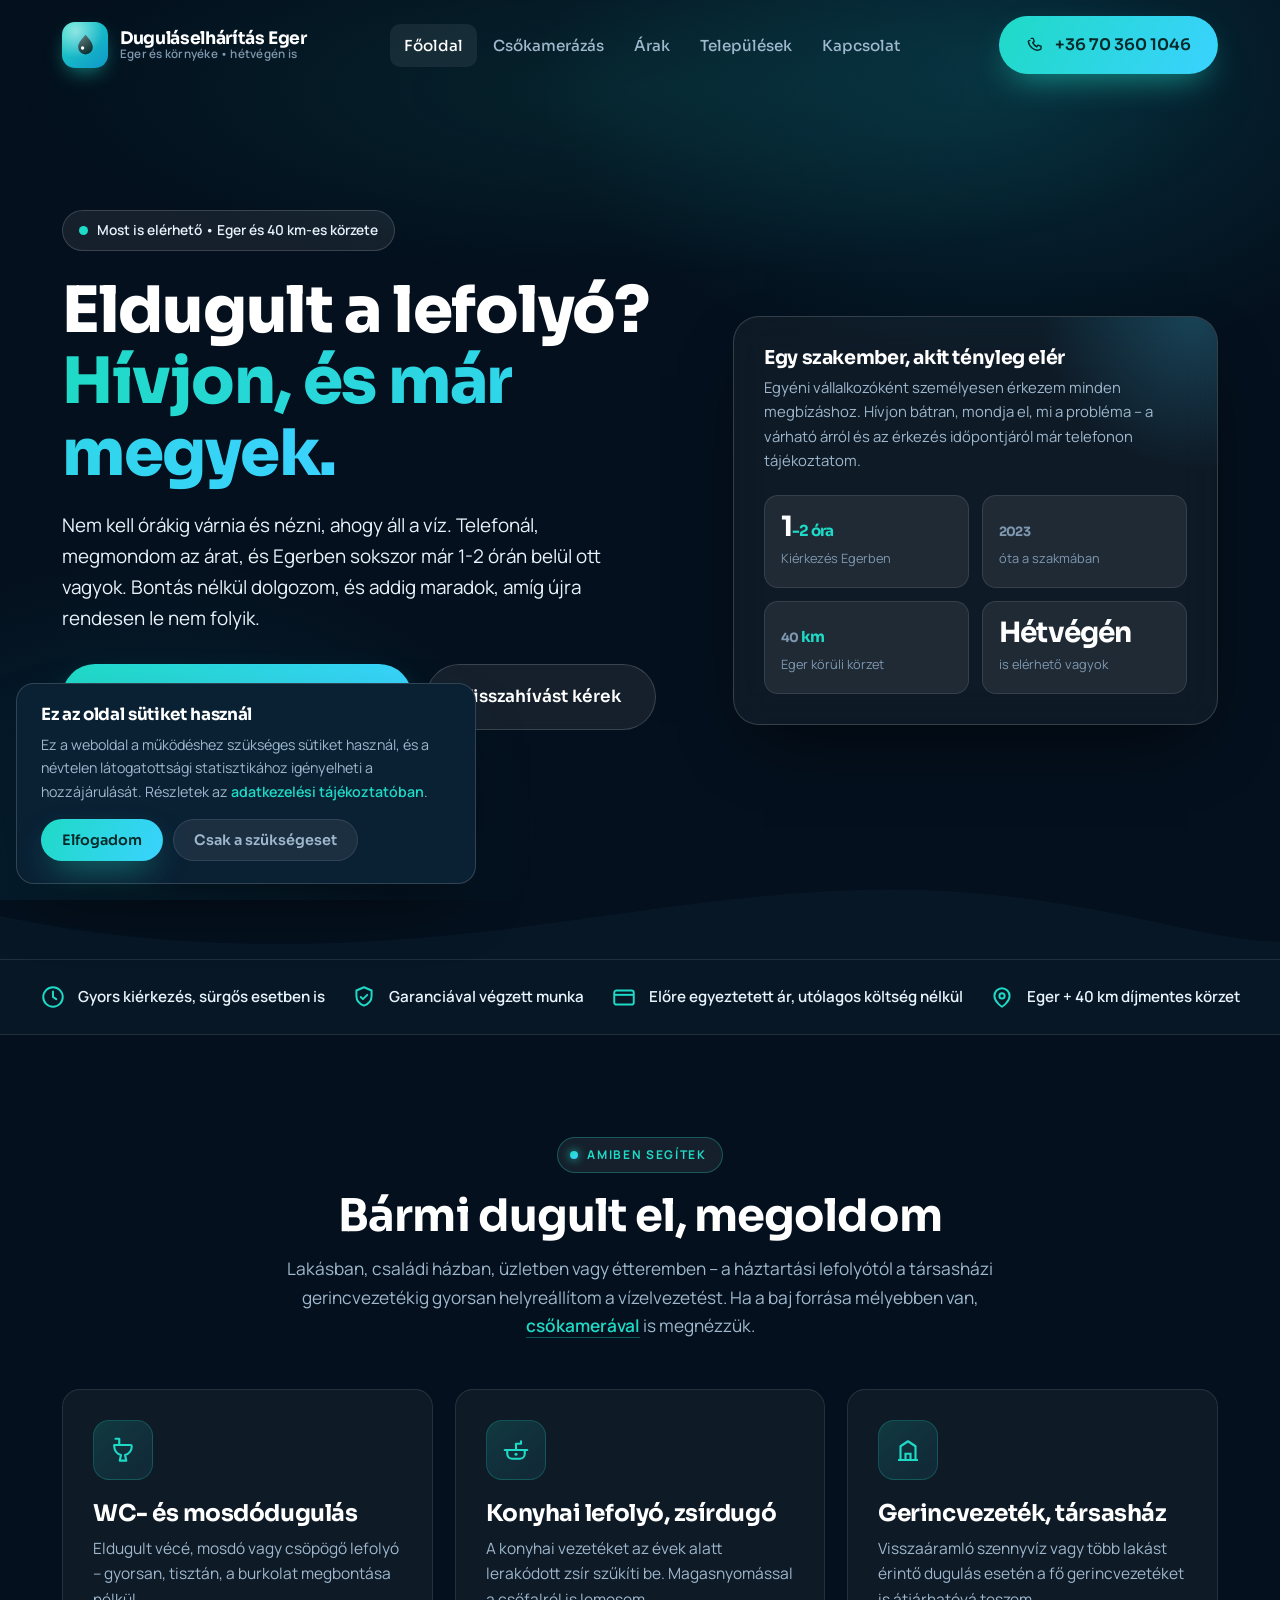
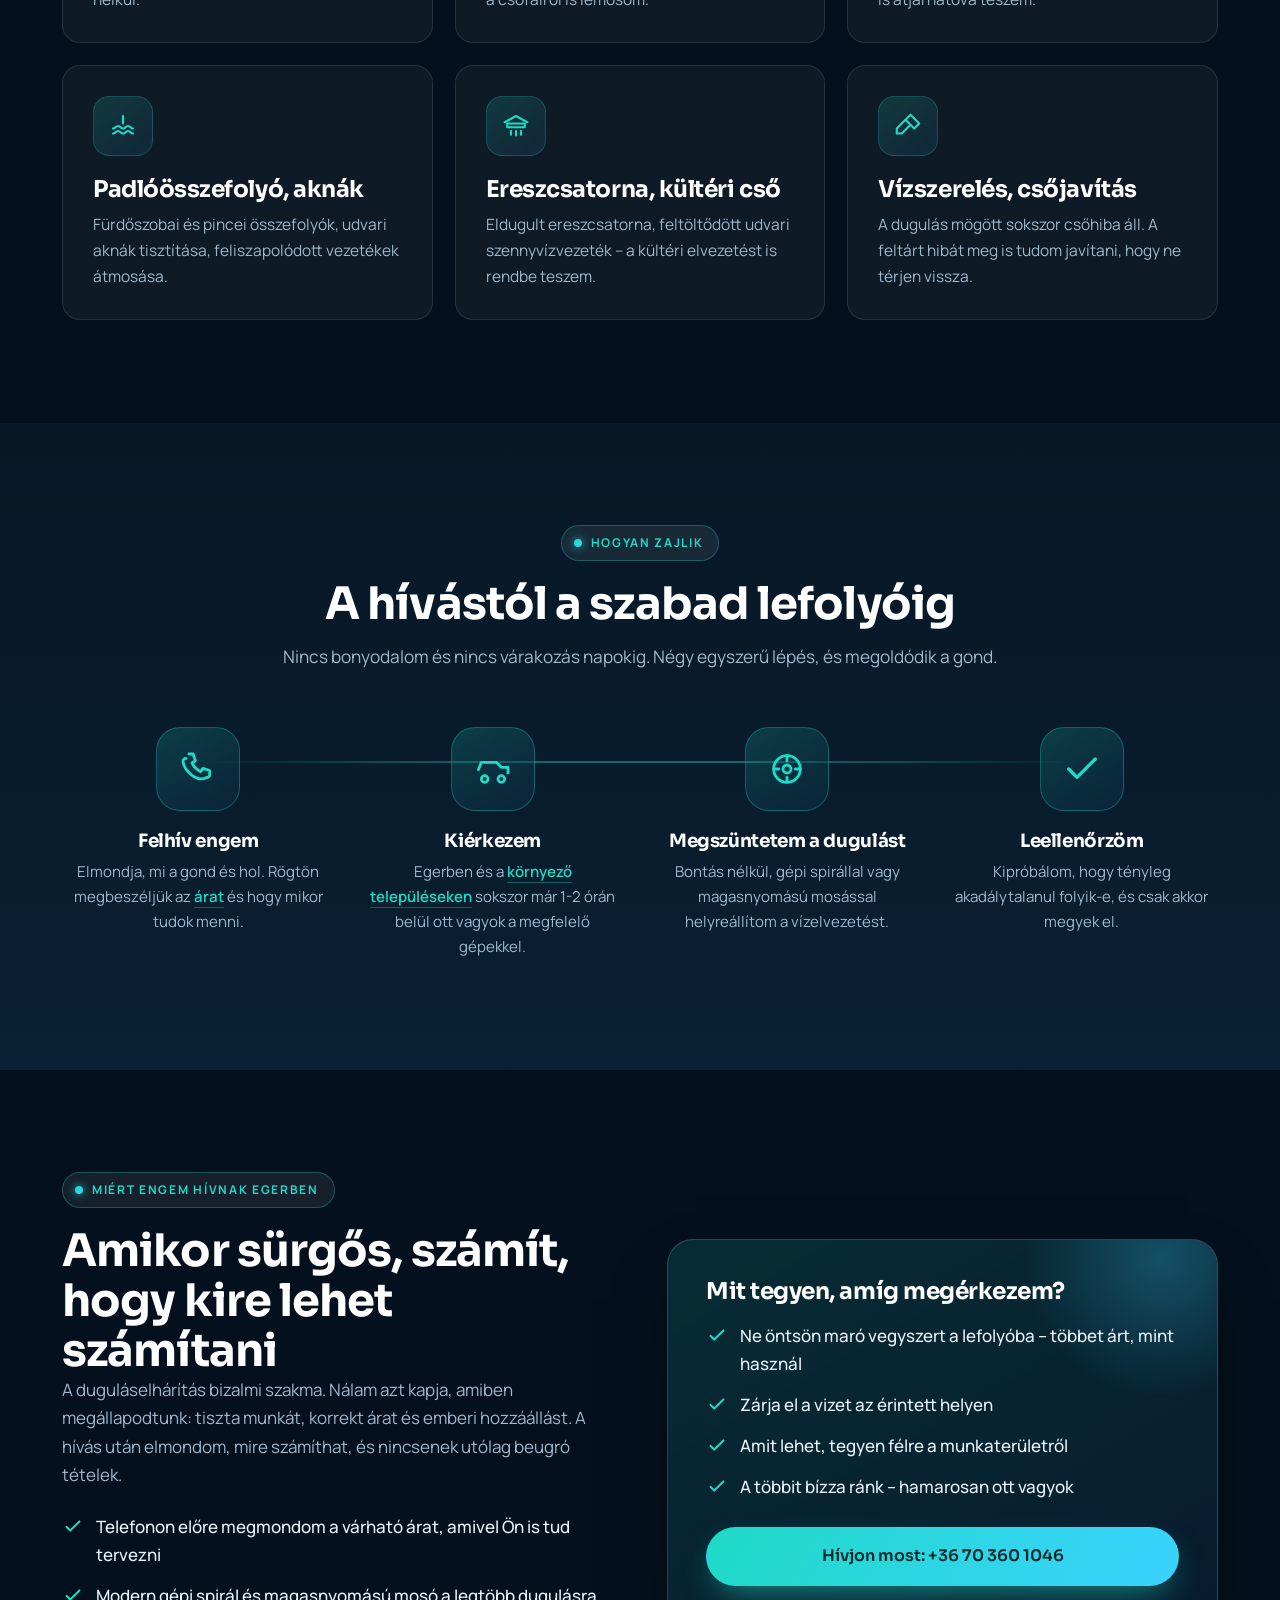
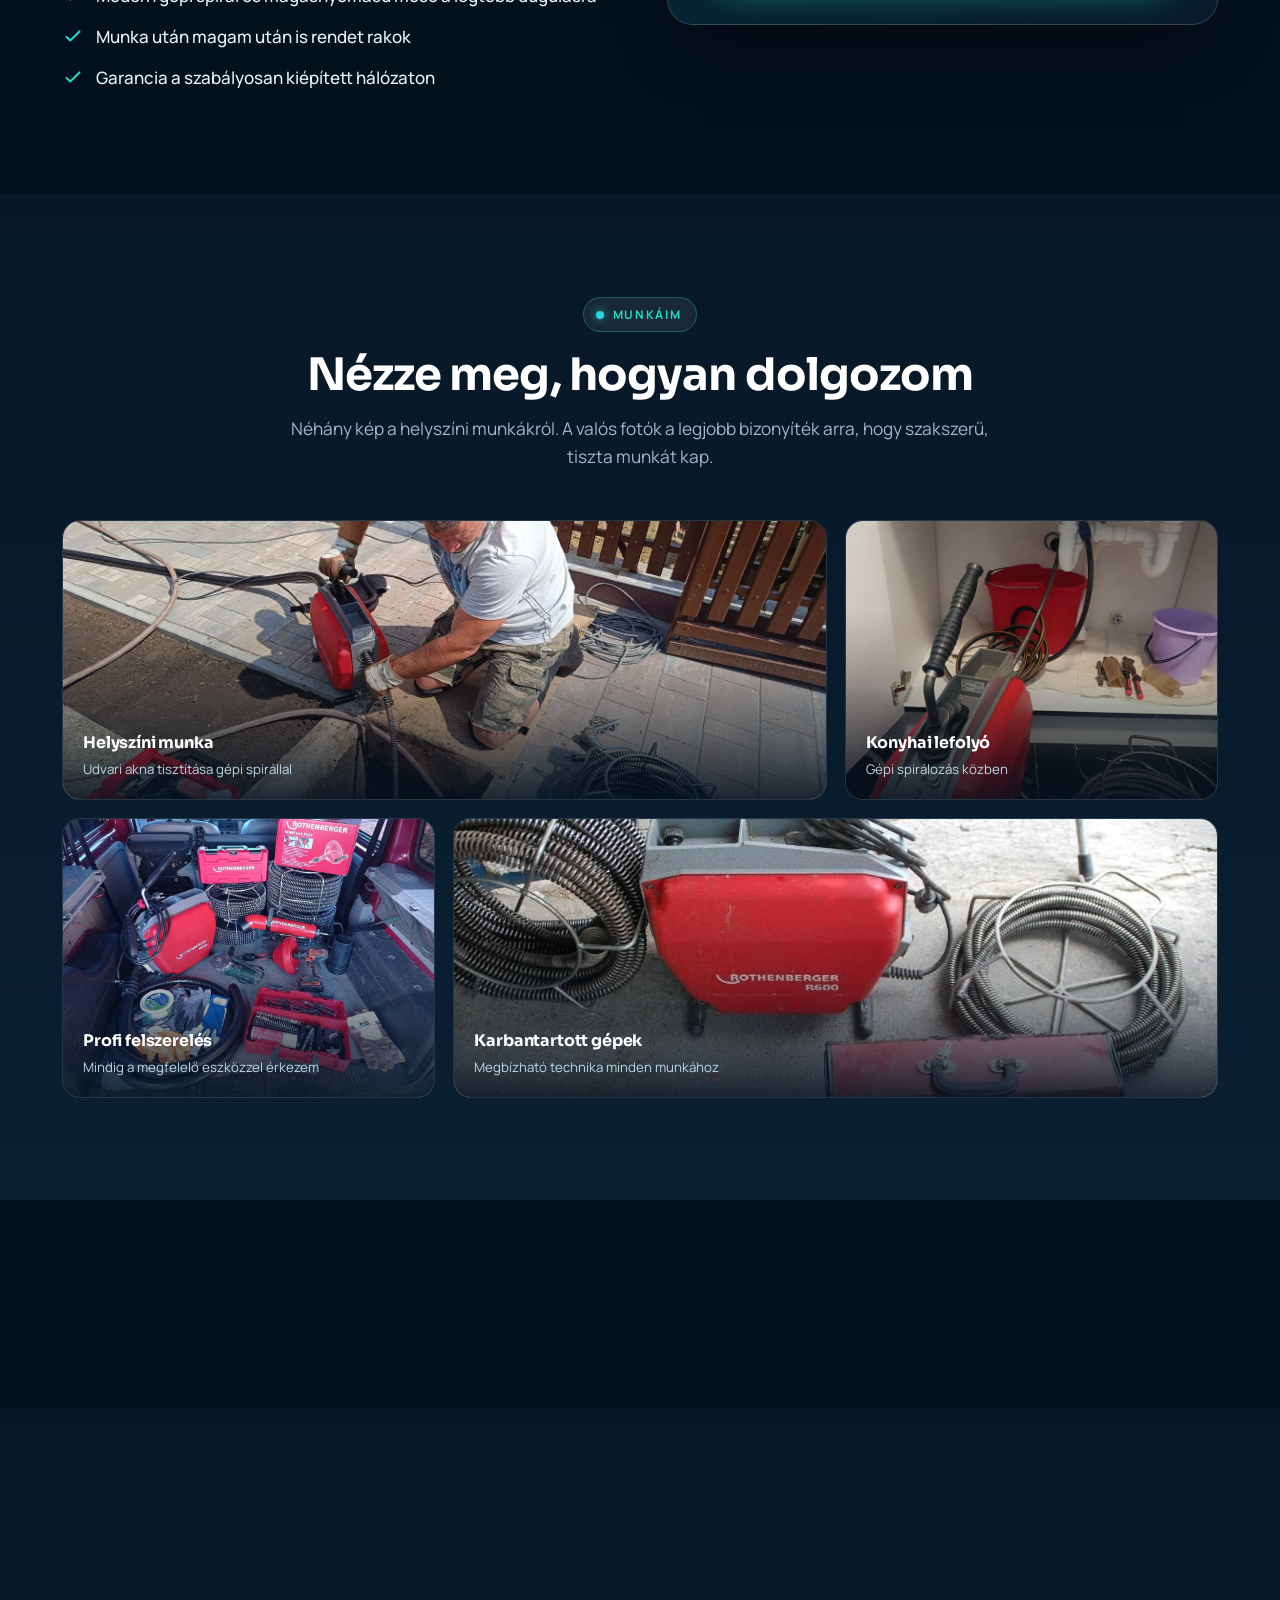
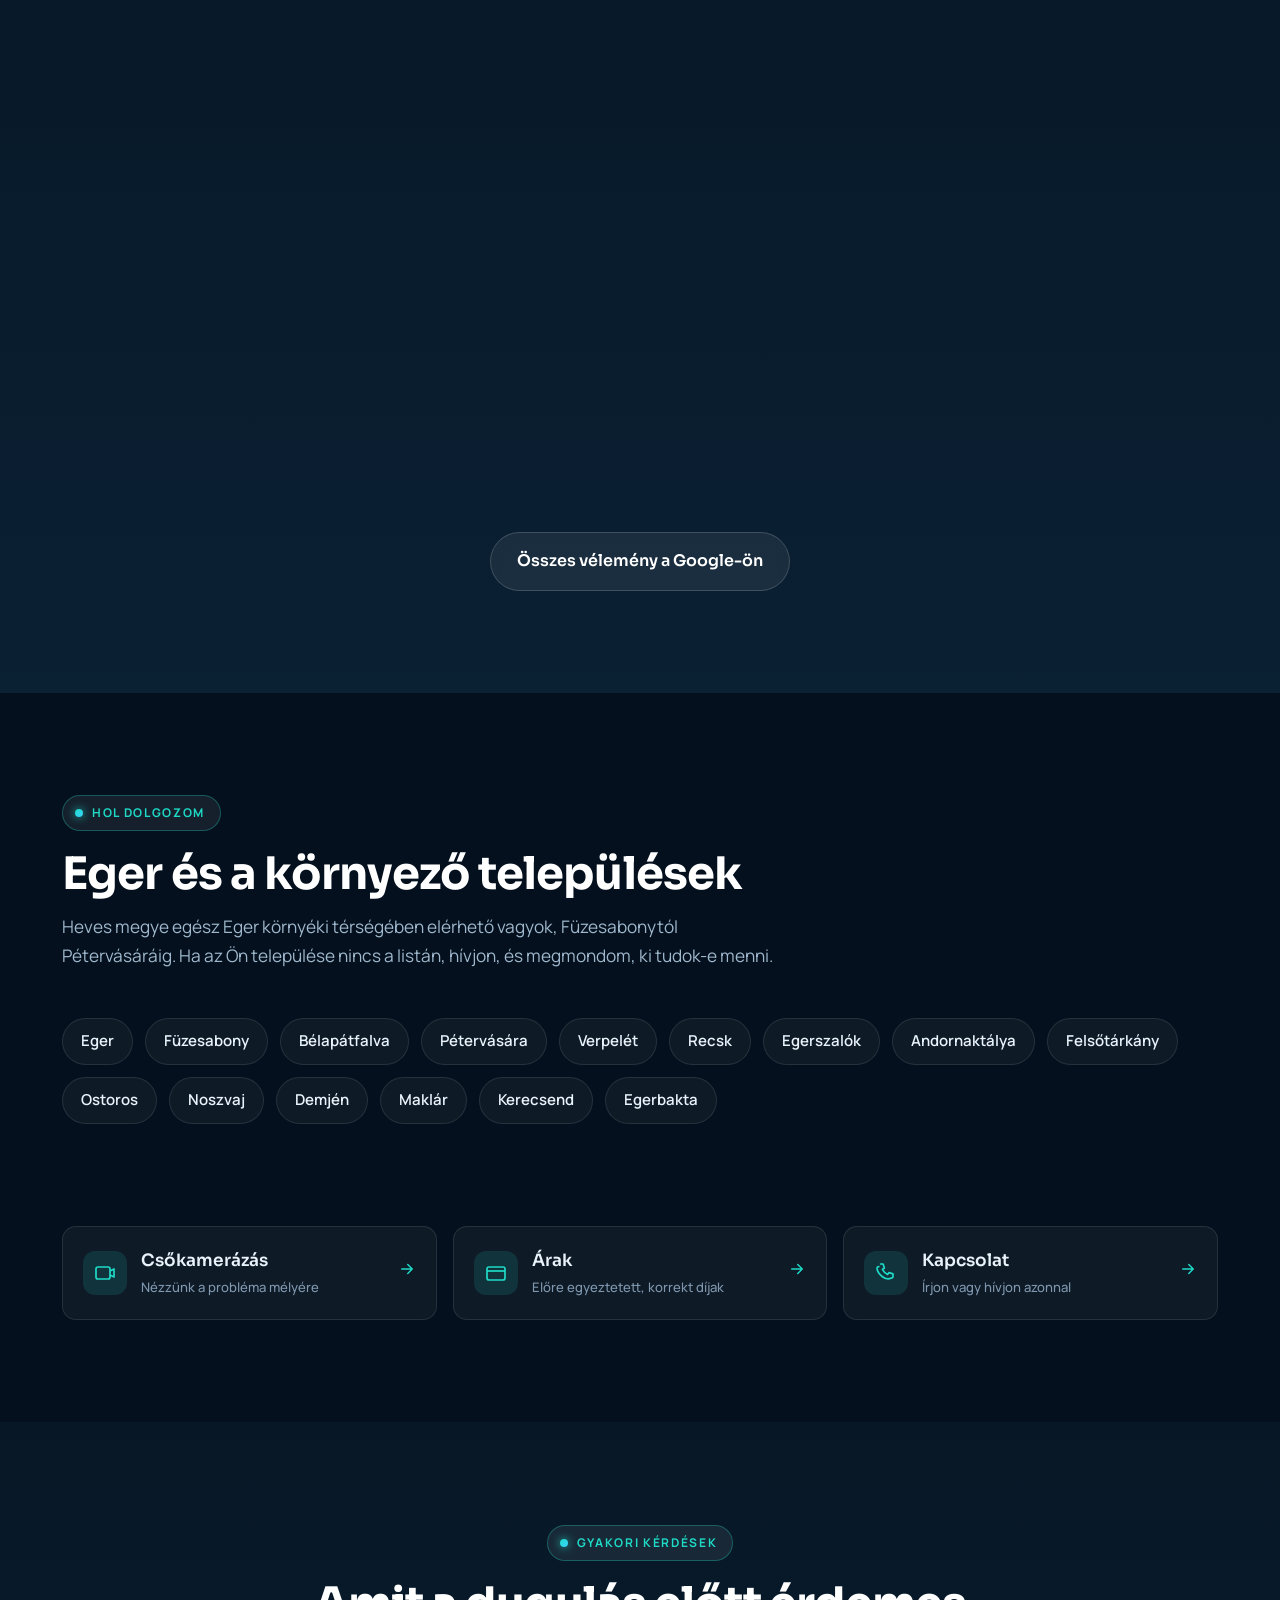
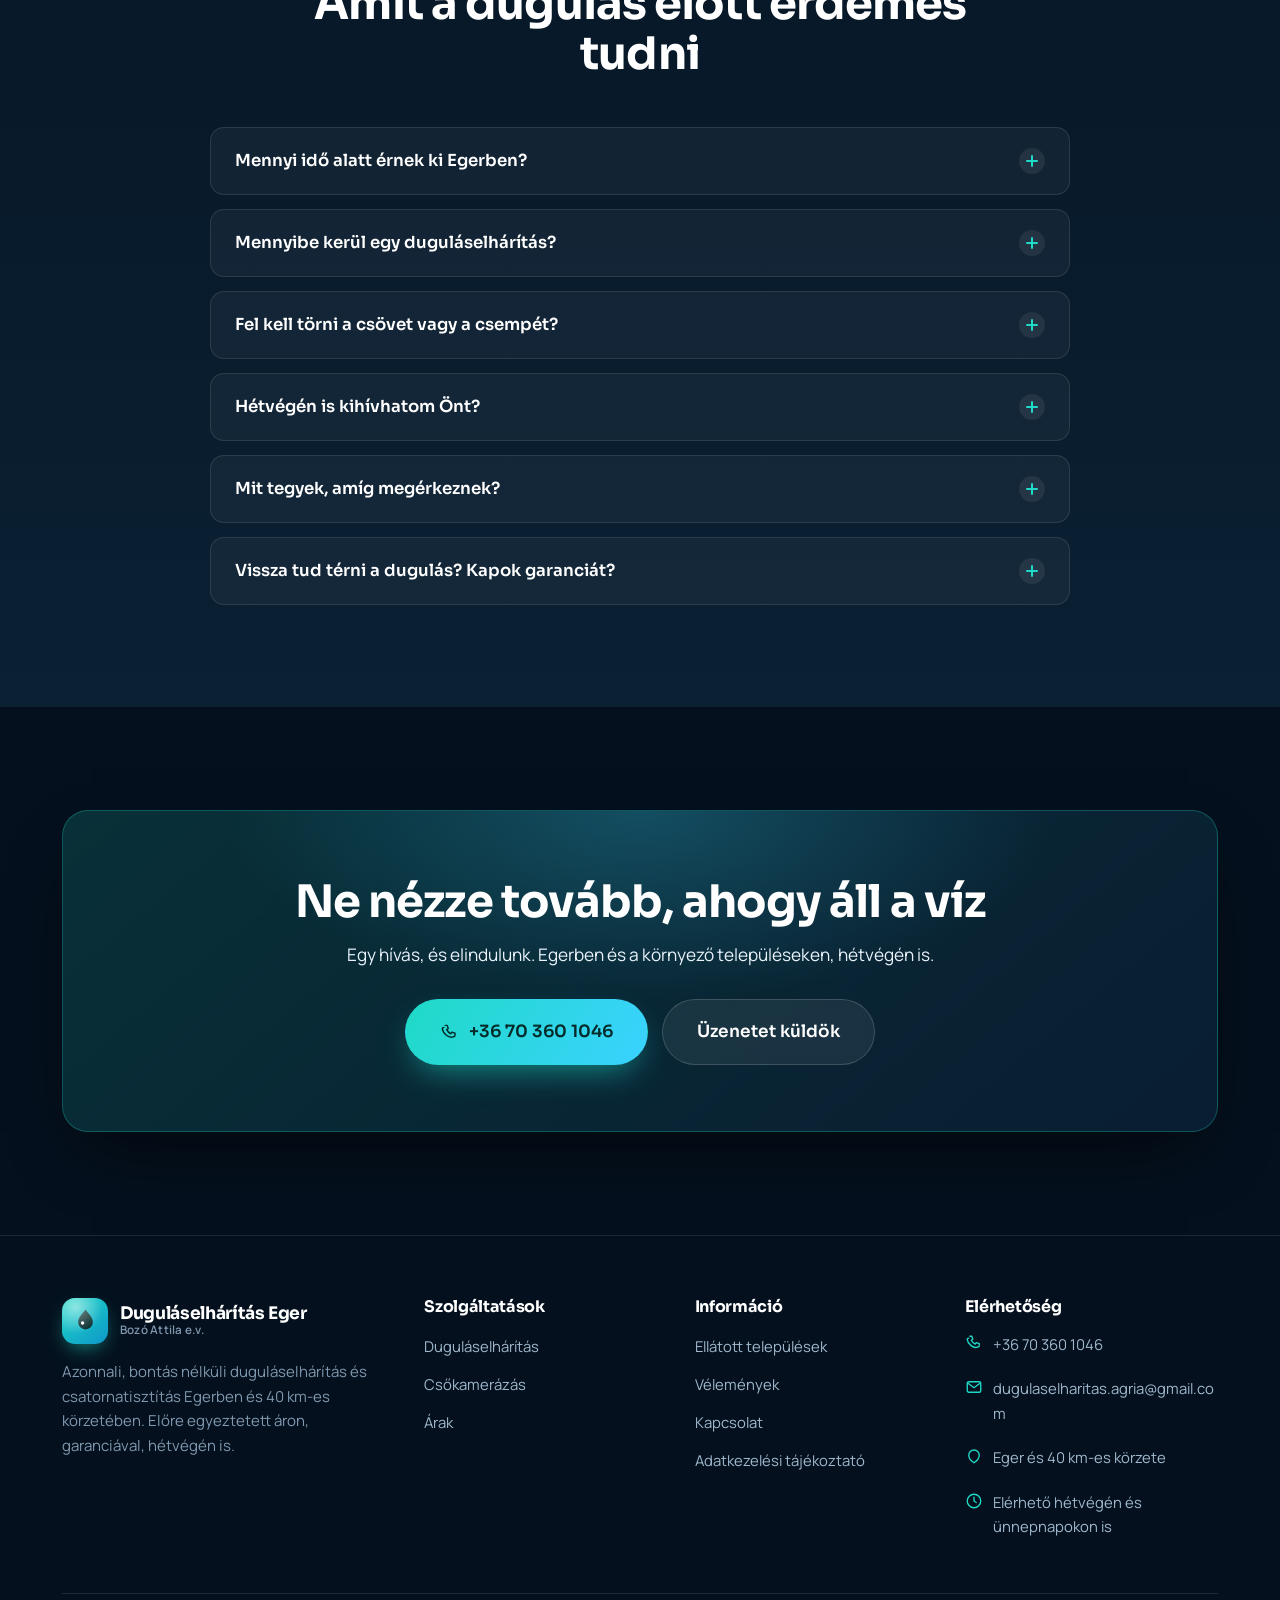
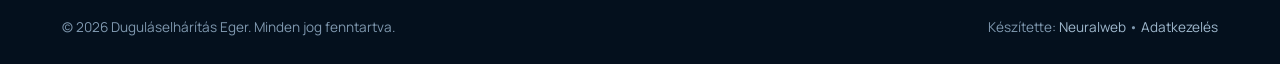
==== commit cce6c2fc: "SEO csomag: Heves megyei telepulesek, llms.txt, og-image, favicon csomag, 404, GA4 consent, breadcru" ====
--- a/index.html
+++ b/index.html
@@ -19,10 +19,19 @@
 <meta property="og:title" content="Duguláselhárítás Eger | Azonnal megyek">
 <meta property="og:description" content="Eldugult a lefolyó? Hívjon és megyek, akár 1-2 órán belül. Bontás nélkül, előre egyeztetett áron, garanciával.">
 <meta property="og:url" content="https://dugulaselharitas-agria.hu/">
+<meta property="og:image" content="https://dugulaselharitas-agria.hu/assets/img/og-image.jpg">
+<meta property="og:image:width" content="1200">
+<meta property="og:image:height" content="630">
+<meta name="twitter:card" content="summary_large_image">
+<meta name="twitter:image" content="https://dugulaselharitas-agria.hu/assets/img/og-image.jpg">
 <link rel="preconnect" href="https://fonts.googleapis.com">
 <link rel="preconnect" href="https://fonts.gstatic.com" crossorigin>
 <link href="https://fonts.googleapis.com/css2?family=Manrope:wght@400;500;600;700;800&family=Sora:wght@600;700;800&display=swap" rel="stylesheet">
 <link rel="icon" href="assets/img/favicon.svg" type="image/svg+xml">
+<link rel="icon" href="assets/img/favicon-32.png" sizes="32x32" type="image/png">
+<link rel="apple-touch-icon" href="assets/img/apple-touch-icon.png">
+<link rel="manifest" href="site.webmanifest">
+<meta name="theme-color" content="#071726">
 <link rel="stylesheet" href="assets/css/style.css">
 
 <script type="application/ld+json">
@@ -42,9 +51,11 @@
   "geo": { "@type": "GeoCoordinates", "latitude": 47.9224127, "longitude": 20.367275 },
   "hasMap": "https://www.google.com/maps/place//@47.9224127,20.367275,17z",
   "areaServed": [
-    { "@type": "City", "name": "Eger" }, { "@type": "City", "name": "Egerszalók" }, { "@type": "City", "name": "Andornaktálya" },
+    { "@type": "City", "name": "Eger" }, { "@type": "City", "name": "Füzesabony" }, { "@type": "City", "name": "Bélapátfalva" },
+    { "@type": "City", "name": "Pétervására" }, { "@type": "City", "name": "Verpelét" }, { "@type": "City", "name": "Recsk" },
+    { "@type": "City", "name": "Sirok" }, { "@type": "City", "name": "Egerszalók" }, { "@type": "City", "name": "Andornaktálya" },
     { "@type": "City", "name": "Felsőtárkány" }, { "@type": "City", "name": "Ostoros" }, { "@type": "City", "name": "Noszvaj" },
-    { "@type": "City", "name": "Maklár" }, { "@type": "City", "name": "Demjén" }
+    { "@type": "City", "name": "Maklár" }, { "@type": "City", "name": "Demjén" }, { "@type": "City", "name": "Kerecsend" }
   ],
   "openingHoursSpecification": { "@type": "OpeningHoursSpecification", "dayOfWeek": ["Monday","Tuesday","Wednesday","Thursday","Friday","Saturday","Sunday"], "opens": "00:00", "closes": "23:59" },
   "makesOffer": [
@@ -60,7 +71,7 @@
   "@type": "FAQPage",
   "mainEntity": [
     { "@type": "Question", "name": "Mennyi idő alatt érnek ki Egerben egy dugulás elhárításához?", "acceptedAnswer": { "@type": "Answer", "text": "Egerben és a közvetlen környéken jellemzően 1-2 órán belül kiérek. Sürgős esetben, például teljes lefolyódugulásnál a leghamarabb megyek, akár hétvégén is." } },
-    { "@type": "Question", "name": "Mennyibe kerül egy duguláselhárítás Egerben?", "acceptedAnswer": { "@type": "Answer", "text": "A pontos árat telefonon megmondom, miután elmondja, mi a gond. Ez előre egyeztetett ár, amit a helyszínen sem változtatok. Eger 40 km-es körzetében nincs kiszállási díj." } },
+    { "@type": "Question", "name": "Mennyibe kerül egy duguláselhárítás Egerben?", "acceptedAnswer": { "@type": "Answer", "text": "Minden munka más, ezért telefonon a várható árat mondom meg, miután elmondja, mi a gond – így előre tud vele tervezni. A lakossági árak 6.000 Ft-tól indulnak. Eger 40 km-es körzetében nincs kiszállási díj." } },
     { "@type": "Question", "name": "Fel kell törni a csövet vagy a burkolatot?", "acceptedAnswer": { "@type": "Answer", "text": "Az esetek túlnyomó részében nem. Gépi spirállal és magasnyomású mosóval bontás nélkül megszüntetem a dugulást, a burkolat és a cső sértetlen marad." } },
     { "@type": "Question", "name": "Hétvégén is kihívhatom Önt?", "acceptedAnswer": { "@type": "Answer", "text": "Igen, hétvégén és ünnepnapokon is elérhető vagyok. A munkaidőn kívüli kiszállásnál ügyeleti felár érvényes, amiről előre tájékoztatom." } }
   ]
@@ -79,7 +90,7 @@
     </a>
     <nav class="nav" aria-label="Fő navigáció">
       <a href="index.html" class="active">Főoldal</a>
-            <a href="csokamerazas.html">Csőkamerázás</a>
+      <a href="csokamerazas.html">Csőkamerázás</a>
       <a href="arak.html">Árak</a>
       <a href="telepulesek.html">Települések</a>
       <a href="kapcsolat.html">Kapcsolat</a>
@@ -354,13 +365,14 @@
     <div class="section-head reveal">
       <span class="eyebrow">Hol dolgozom</span>
       <h2>Eger és a környező települések</h2>
-      <p>Az egész Eger környéki térségben elérhető vagyok. Ha az Ön települése nincs a listán, hívjon, és megmondom, ki tudok-e menni.</p>
+      <p>Heves megye egész Eger környéki térségében elérhető vagyok, Füzesabonytól Pétervásáráig. Ha az Ön települése nincs a listán, hívjon, és megmondom, ki tudok-e menni.</p>
     </div>
     <div class="town-cloud reveal d1">
-      <a href="telepulesek.html">Eger</a><a href="telepulesek.html">Egerszalók</a><a href="telepulesek.html">Andornaktálya</a>
-      <a href="telepulesek.html">Felsőtárkány</a><a href="telepulesek.html">Ostoros</a><a href="telepulesek.html">Noszvaj</a>
-      <a href="telepulesek.html">Demjén</a><a href="telepulesek.html">Maklár</a><a href="telepulesek.html">Nagytálya</a>
-      <a href="telepulesek.html">Novaj</a><a href="telepulesek.html">Egerbakta</a><a href="telepulesek.html">Egerszólát</a>
+      <a href="telepulesek.html">Eger</a><a href="telepulesek.html">Füzesabony</a><a href="telepulesek.html">Bélapátfalva</a>
+      <a href="telepulesek.html">Pétervására</a><a href="telepulesek.html">Verpelét</a><a href="telepulesek.html">Recsk</a>
+      <a href="telepulesek.html">Egerszalók</a><a href="telepulesek.html">Andornaktálya</a><a href="telepulesek.html">Felsőtárkány</a>
+      <a href="telepulesek.html">Ostoros</a><a href="telepulesek.html">Noszvaj</a><a href="telepulesek.html">Demjén</a>
+      <a href="telepulesek.html">Maklár</a><a href="telepulesek.html">Kerecsend</a><a href="telepulesek.html">Egerbakta</a>
     </div>
   </div>
 </section>
@@ -440,7 +452,7 @@
 
 
 <div class="cookie" role="dialog" aria-label="Sütikezelés">
-  <h4>Sütiket használam</h4>
+  <h4>Ez az oldal sütiket használ</h4>
   <p>Ez a weboldal a működéshez szükséges sütiket használ, és a névtelen látogatottsági statisztikához igényelheti a hozzájárulását. Részletek az <a href="adatkezelesi-tajekoztato.html">adatkezelési tájékoztatóban</a>.</p>
   <div class="cookie__actions"><button class="btn btn--primary" data-cookie="all">Elfogadom</button><button class="btn btn--soft" data-cookie="essential">Csak a szükségeset</button></div>
 </div>
@@ -454,3 +466,6 @@
 
 
 
+
+
+
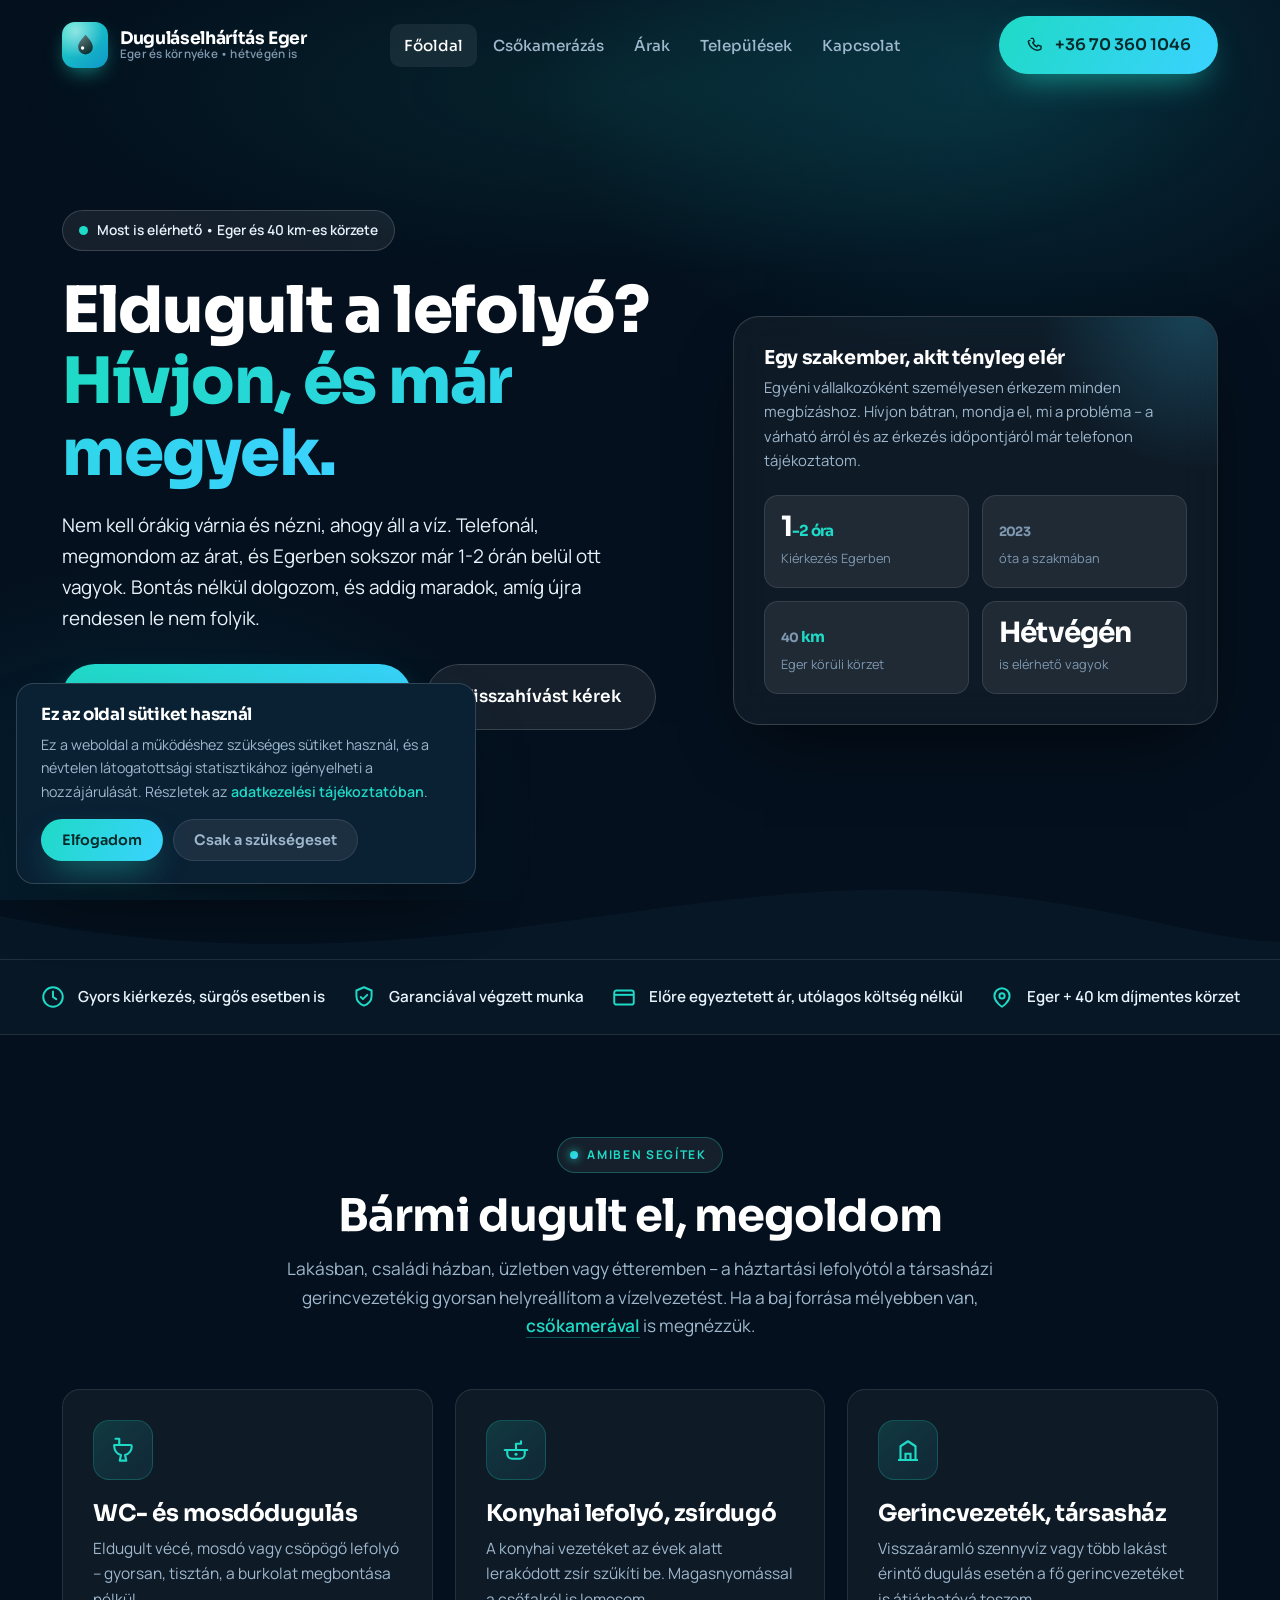
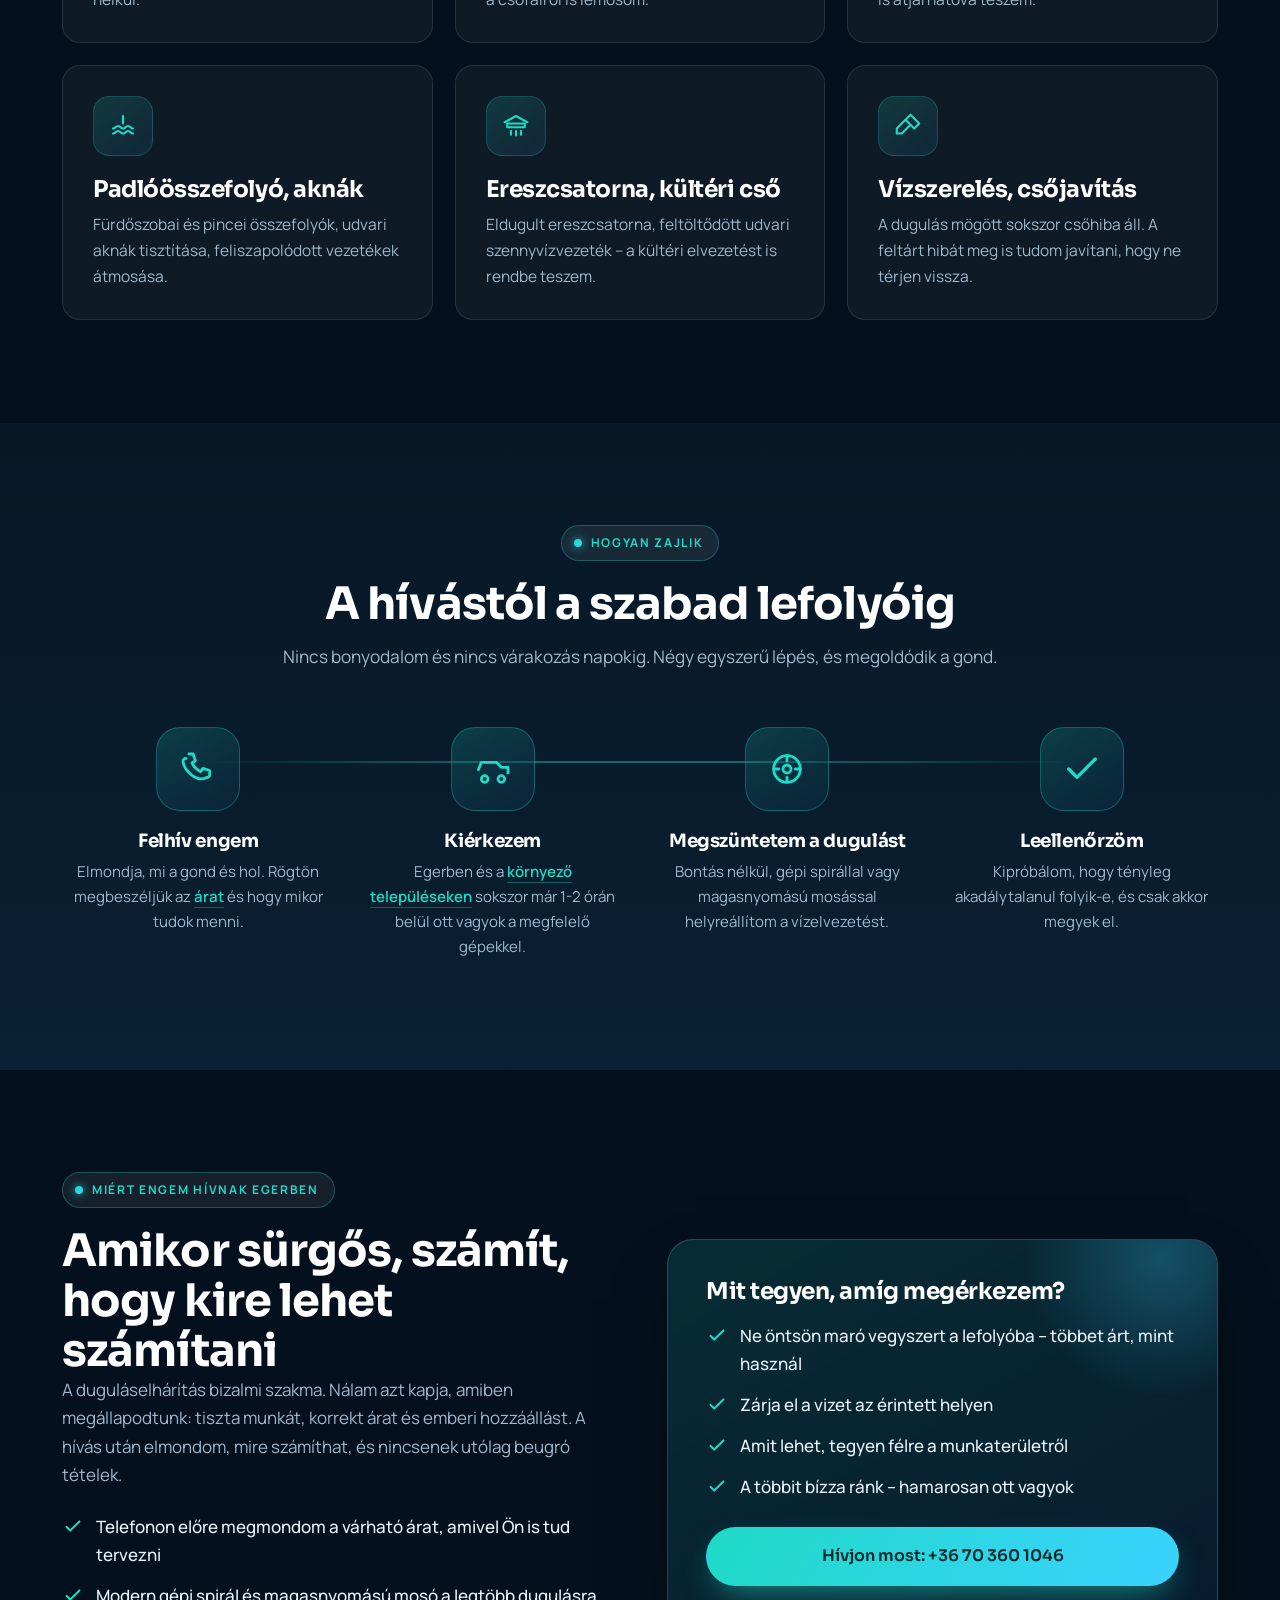
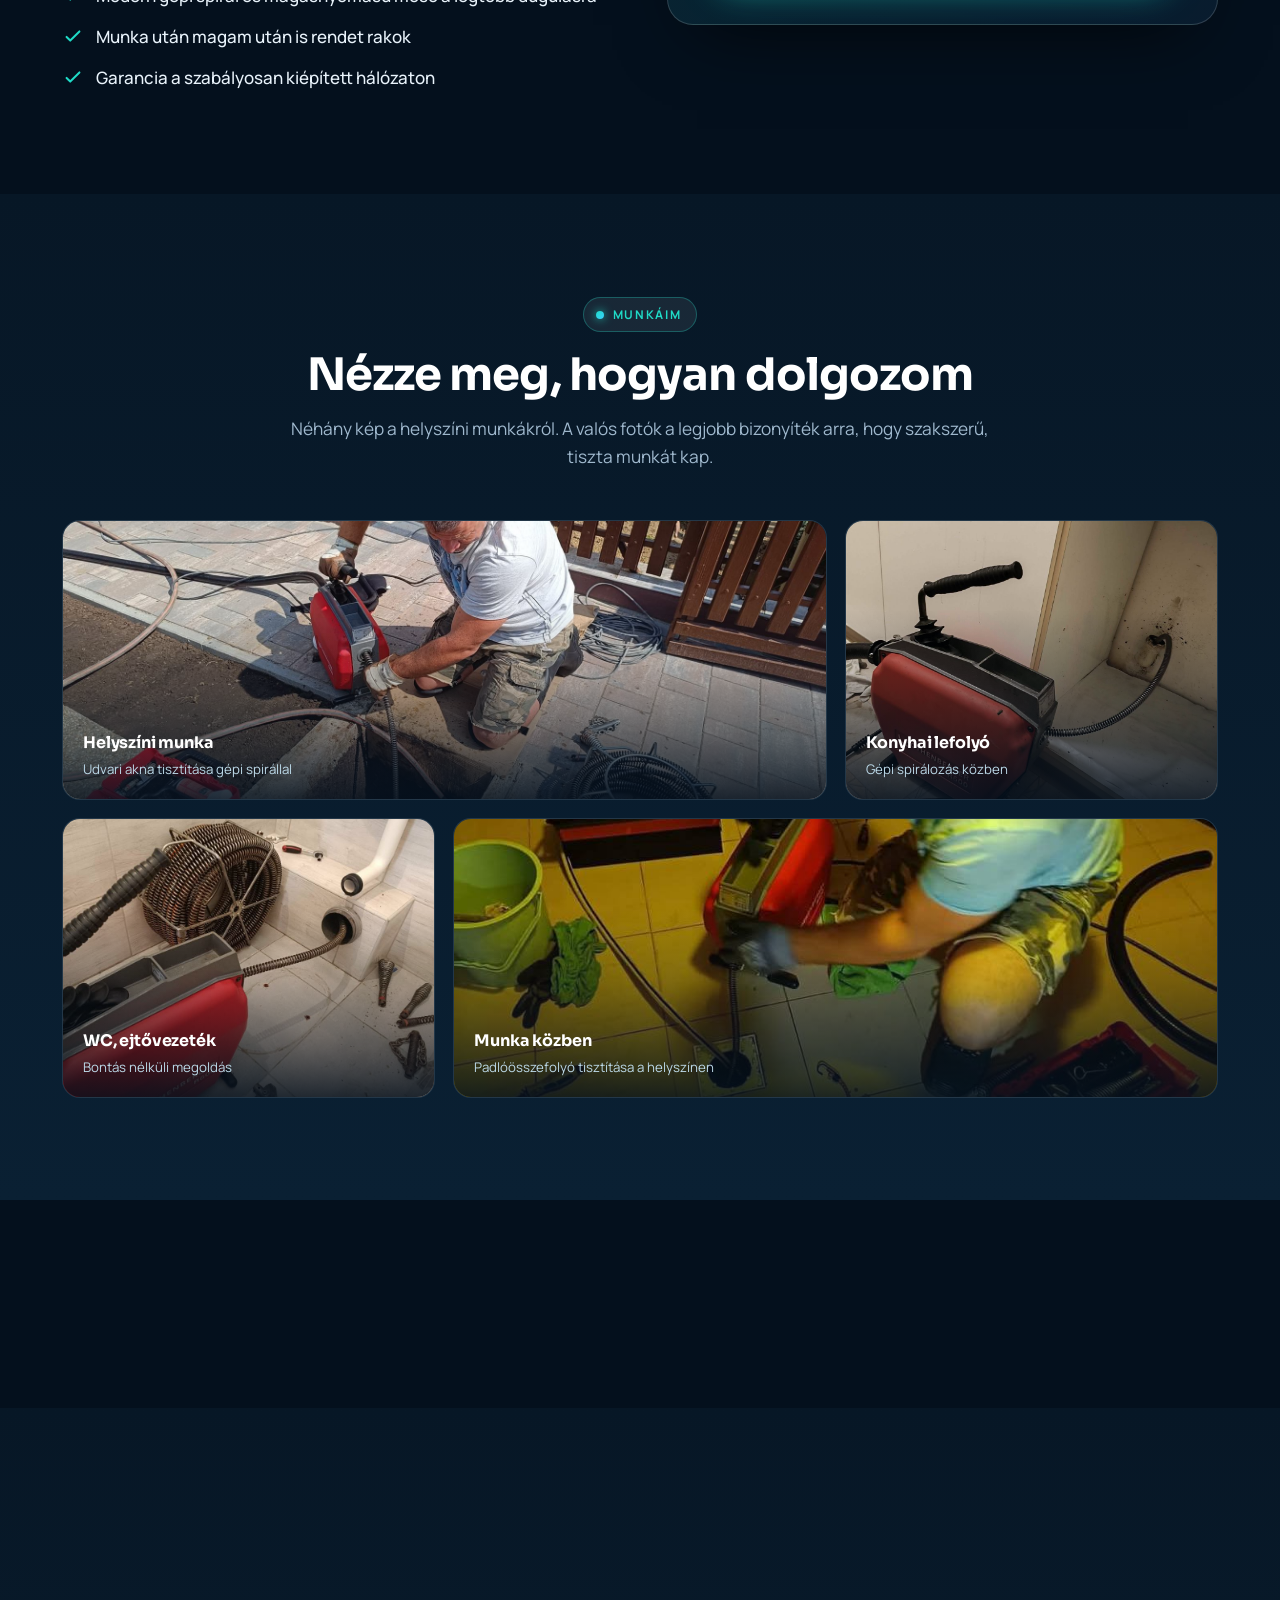
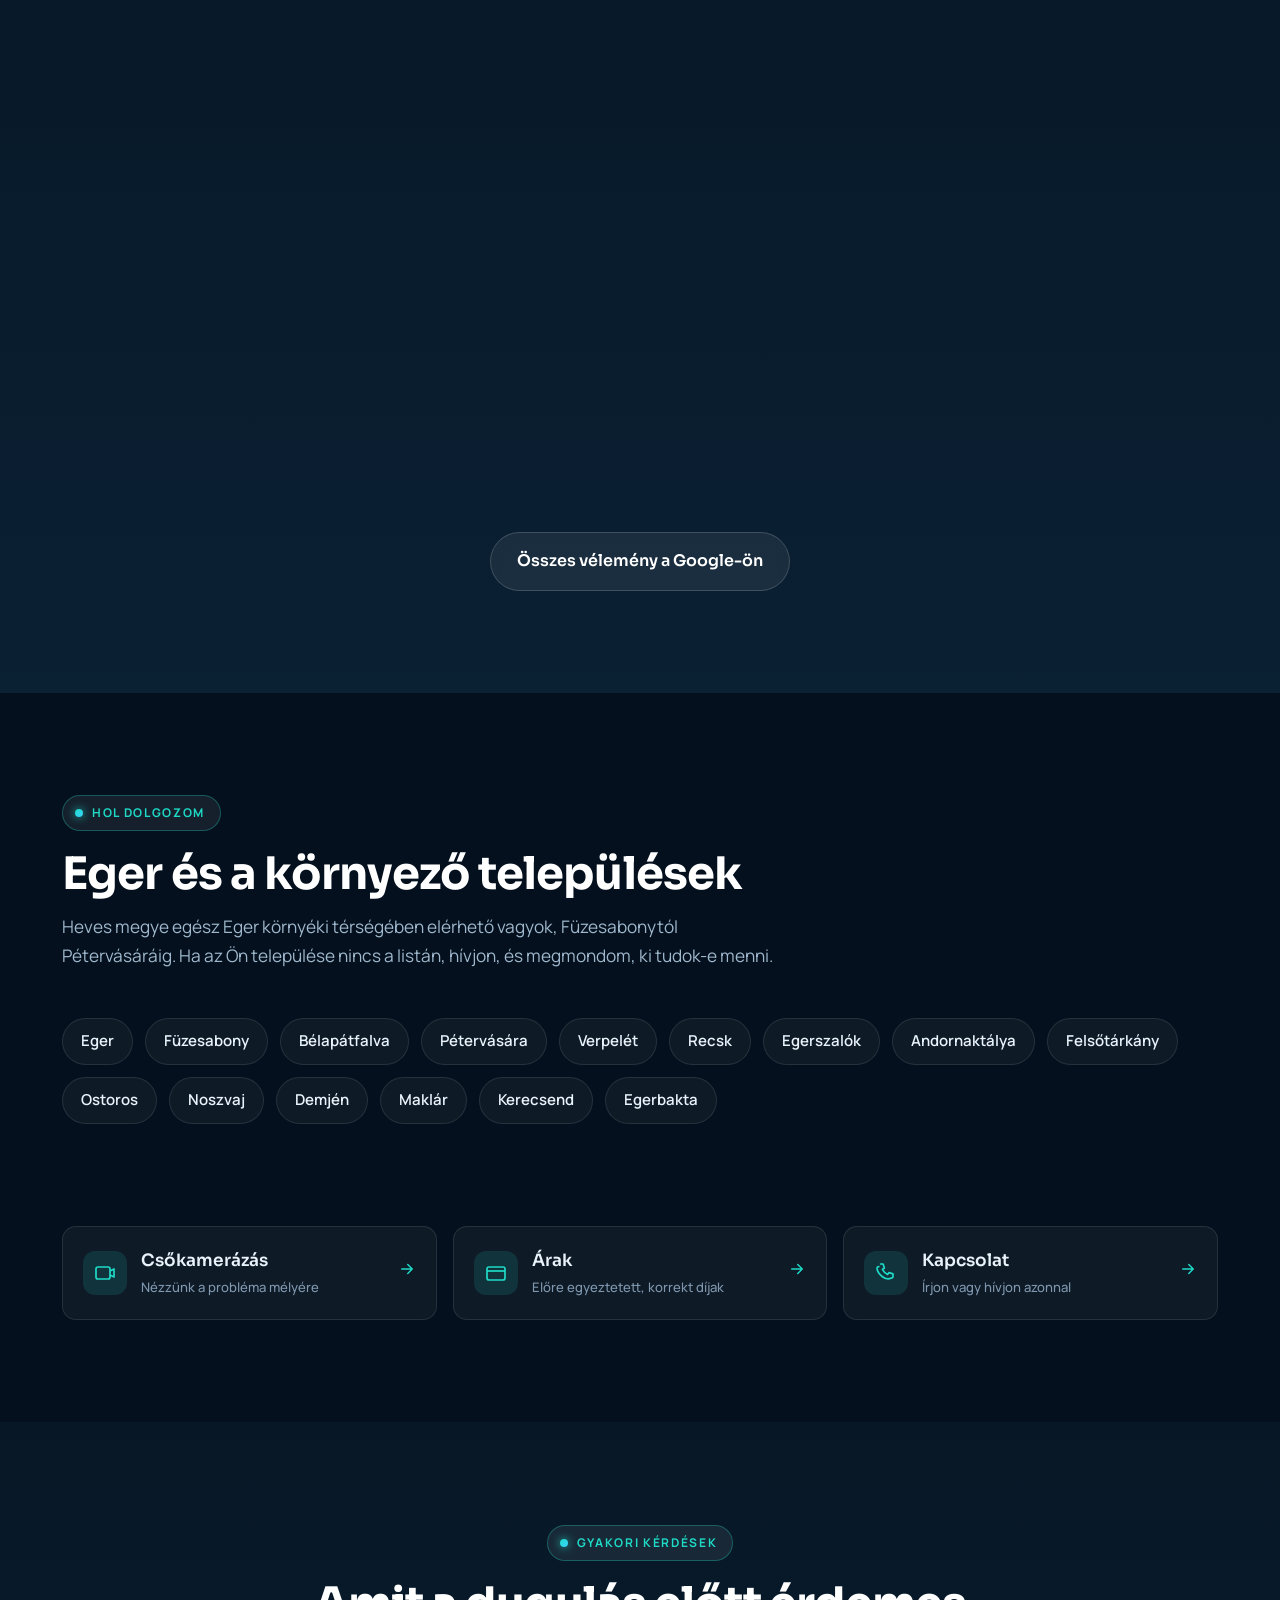
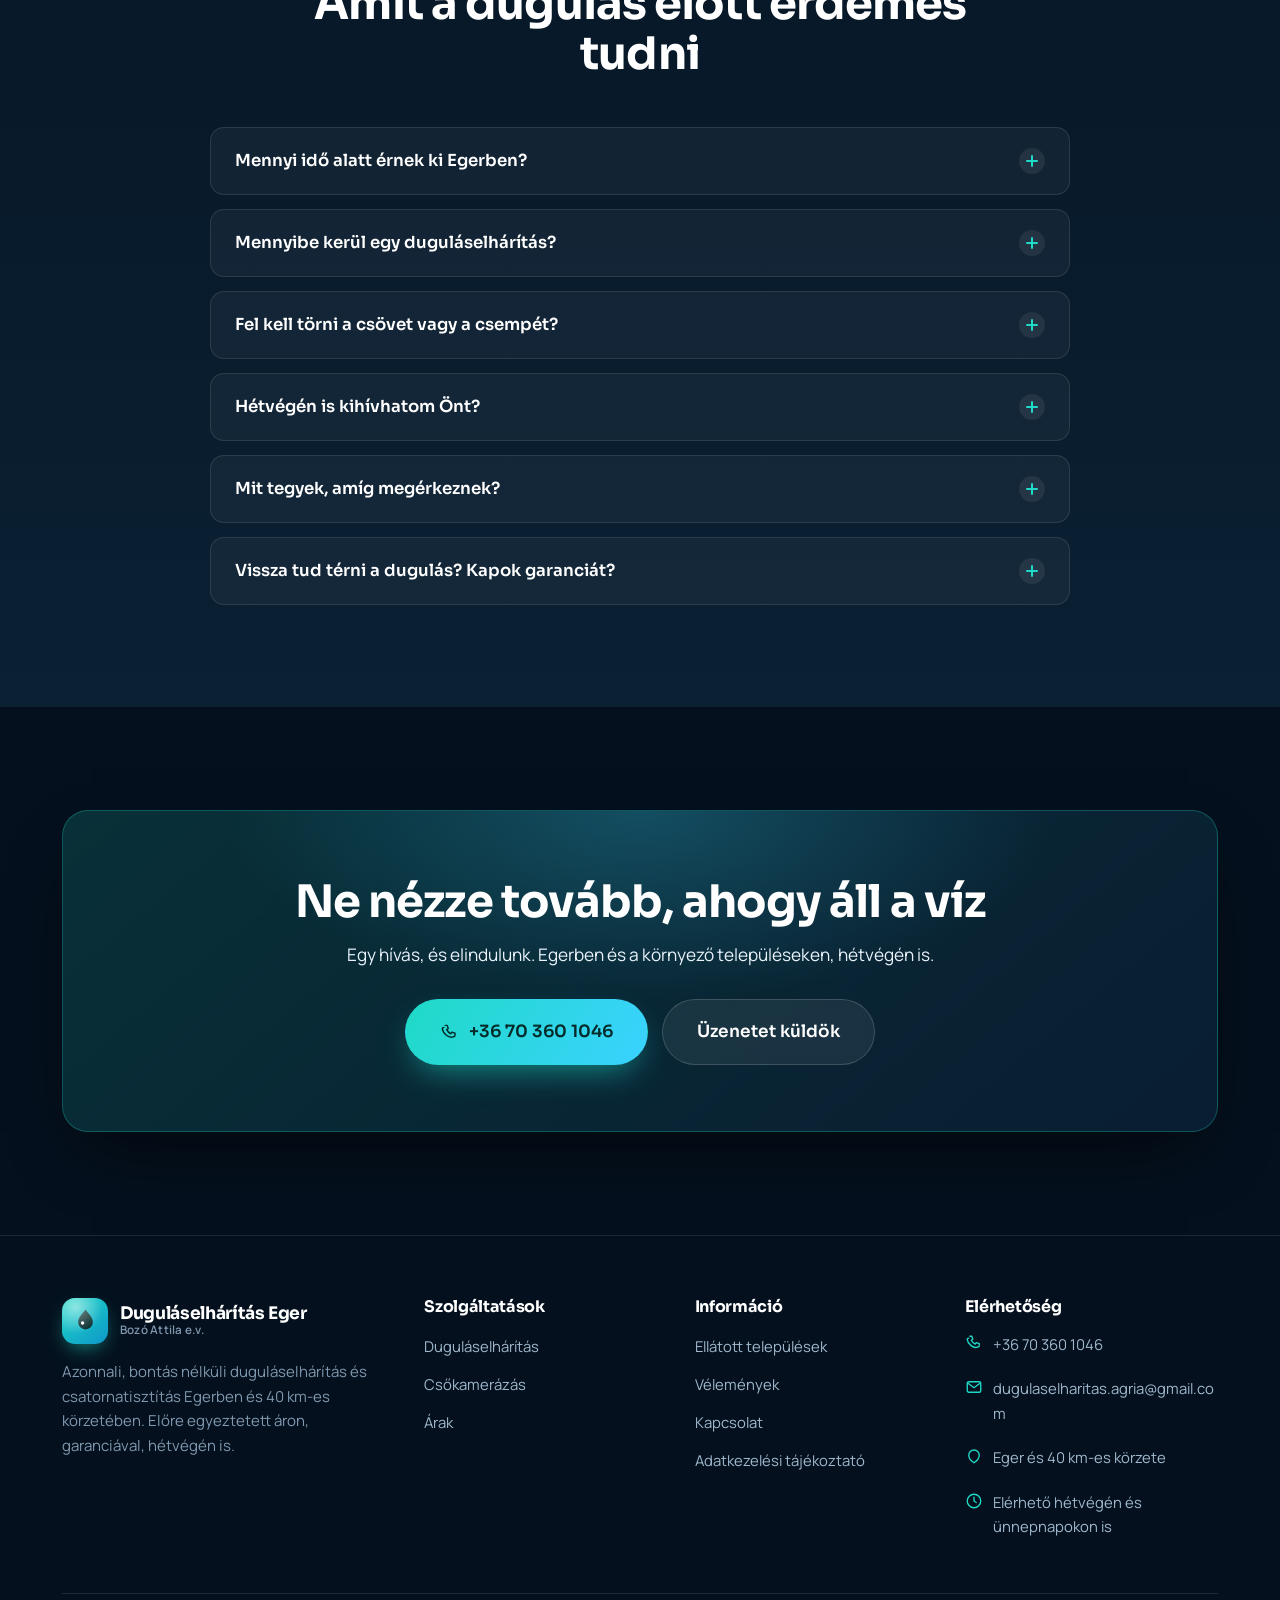
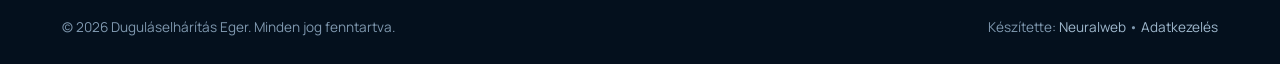
==== commit 0f50f9a0: "Valos munkafotok elhelyezese szoveg melle (media-split), lebego hatas, galeria frissites" ====
--- a/index.html
+++ b/index.html
@@ -261,16 +261,16 @@
         <span class="ph__cap"><b>Helyszíni munka</b><span>Udvari akna tisztítása gépi spirállal</span></span>
       </div>
       <div class="ph">
-        <img src="assets/img/dugulaselharitas-1.jpg" alt="Konyhai lefolyó duguláselhárítása gépi spirállal Egerben" loading="lazy" width="1600" height="1600">
+        <img src="assets/img/dugulaselharitas-6.jpg" alt="Konyhai lefolyó duguláselhárítása gépi spirállal a szekrény alatt" loading="lazy" width="1200" height="1600">
         <span class="ph__cap"><b>Konyhai lefolyó</b><span>Gépi spirálozás közben</span></span>
       </div>
       <div class="ph">
-        <img src="assets/img/dugulaselharitas-3.jpg" alt="Professzionális Rothenberger duguláselhárító gép és felszerelés" loading="lazy" width="1200" height="897">
-        <span class="ph__cap"><b>Profi felszerelés</b><span>Mindig a megfelelő eszközzel érkezem</span></span>
+        <img src="assets/img/dugulaselharitas-9.jpg" alt="WC és ejtővezeték duguláselhárítása gépi spirállal, fürdőszobában" loading="lazy" width="922" height="1208">
+        <span class="ph__cap"><b>WC, ejtővezeték</b><span>Bontás nélküli megoldás</span></span>
       </div>
       <div class="ph wide">
-        <img src="assets/img/dugulaselharitas-4.jpg" alt="Duguláselhárító gép és csigarugók közelről" loading="lazy" width="961" height="703">
-        <span class="ph__cap"><b>Karbantartott gépek</b><span>Megbízható technika minden munkához</span></span>
+        <img src="assets/img/dugulaselharitas-8.jpg" alt="Duguláselhárító szakember munka közben, padlóösszefolyó tisztítása" loading="lazy" width="922" height="1232">
+        <span class="ph__cap"><b>Munka közben</b><span>Padlóösszefolyó tisztítása a helyszínen</span></span>
       </div>
     </div>
   </div>
--- a/assets/css/style.css
+++ b/assets/css/style.css
@@ -280,6 +280,38 @@
 .ph__cap { position: absolute; left: 0; right: 0; bottom: 0; padding: 18px 20px; z-index: 1; }
 .ph__cap b { display: block; color: #fff; font-family: var(--font); font-size: 1rem; letter-spacing: -0.01em; }
 .ph__cap span { display: block; color: #bcd9e8; font-size: 0.83rem; margin-top: 2px; }
+
+/* ====================== Kép + szöveg blokk (media-split) ====================== */
+.media-split { display: grid; grid-template-columns: 1fr 1fr; gap: clamp(32px, 5vw, 60px); align-items: center; }
+.media-split.reverse .media-wrap { order: 2; }
+.media-wrap { position: relative; }
+.media-wrap::before {
+  content: ""; position: absolute; inset: -14% -10% -18% -10%; z-index: 0; border-radius: 50%;
+  background: radial-gradient(closest-side, rgba(31,218,198,0.22), transparent 72%); filter: blur(10px);
+  animation: softglow 7s ease-in-out infinite; pointer-events: none;
+}
+.media-figure {
+  position: relative; z-index: 1; border-radius: var(--radius-lg); overflow: hidden;
+  border: 1px solid var(--line-2); box-shadow: var(--shadow); aspect-ratio: 4 / 3;
+  animation: softfloat 6.5s ease-in-out infinite;
+}
+.media-figure img { width: 100%; height: 100%; object-fit: cover; display: block; transition: transform .7s var(--ease); }
+.media-figure:hover img { transform: scale(1.05); }
+.media-figure::after { content: ""; position: absolute; inset: 0; background: linear-gradient(0deg, rgba(4,16,29,.55) 0%, transparent 45%); pointer-events: none; }
+.media-figure figcaption {
+  position: absolute; left: 0; right: 0; bottom: 0; z-index: 1; padding: 16px 20px;
+  color: #eaf6ff; font-size: 0.86rem; font-weight: 500;
+}
+.media-figure figcaption b { font-family: var(--font); font-weight: 700; color: #fff; }
+.media-split .eyebrow { margin-bottom: 16px; }
+@keyframes softfloat { 0%, 100% { transform: translateY(0); } 50% { transform: translateY(-12px); } }
+@keyframes softglow { 0%, 100% { opacity: .6; transform: scale(1); } 50% { opacity: 1; transform: scale(1.06); } }
+@media (prefers-reduced-motion: reduce) { .media-figure, .media-wrap::before { animation: none; } }
+@media (max-width: 860px) {
+  .media-split { grid-template-columns: 1fr; gap: 30px; }
+  .media-split.reverse .media-wrap { order: 0; }
+  .media-figure { aspect-ratio: 16 / 10; animation-duration: 5.5s; }
+}
 
 /* ====================== Statisztika csík ====================== */
 .stat-strip-section { padding-top: clamp(30px, 4vw, 50px); padding-bottom: clamp(30px, 4vw, 50px); }
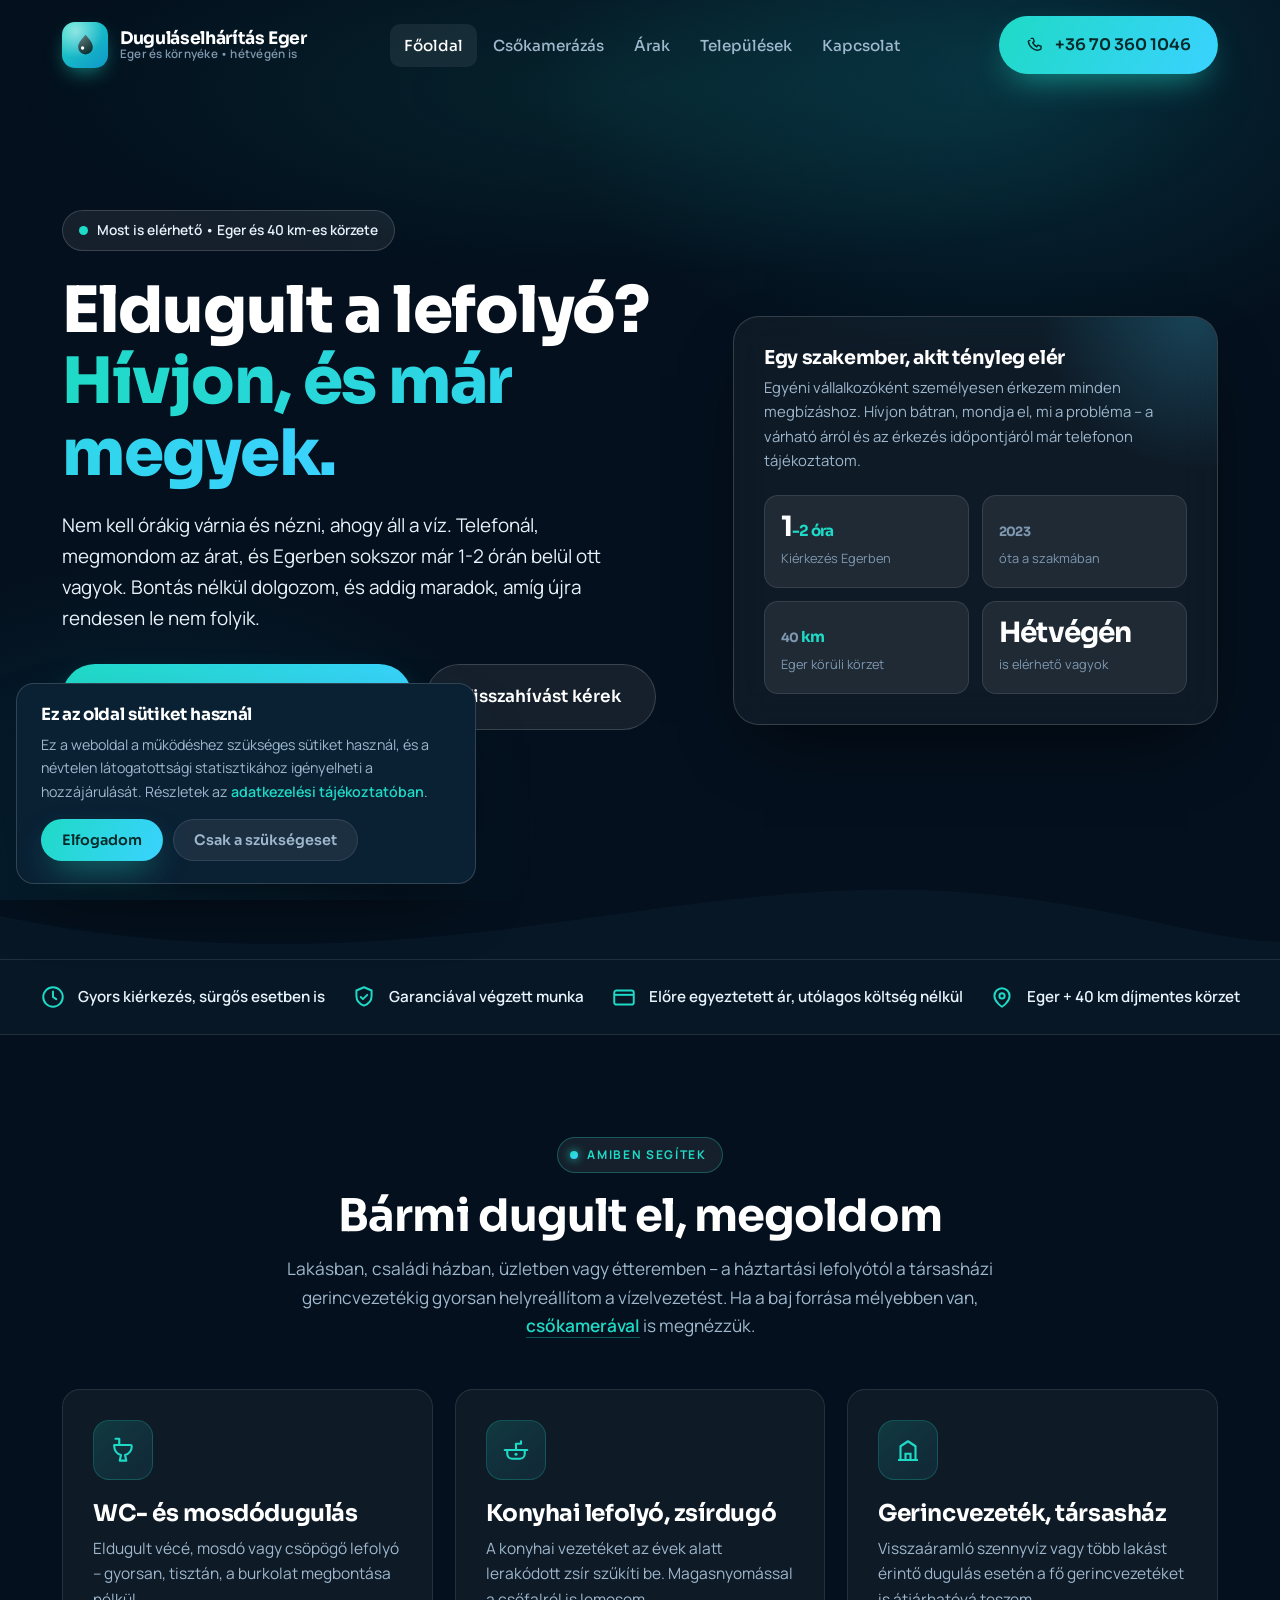
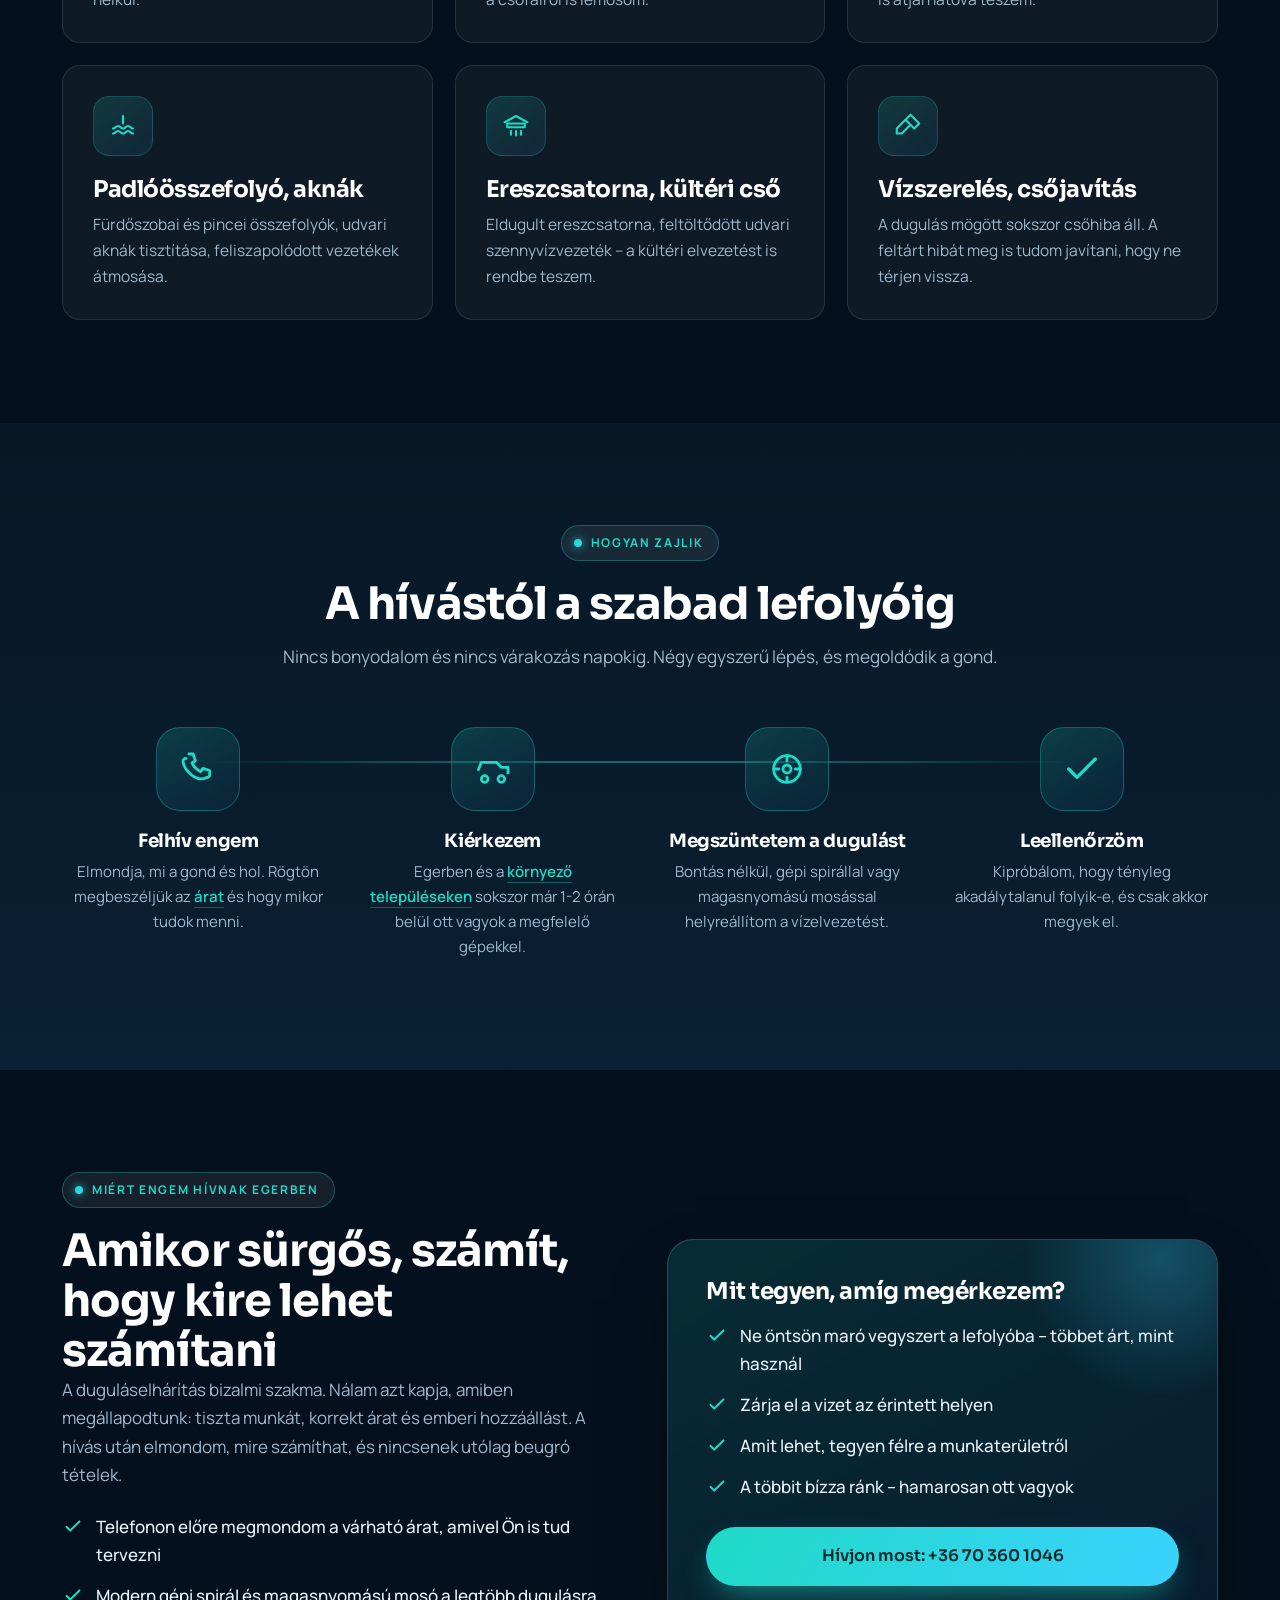
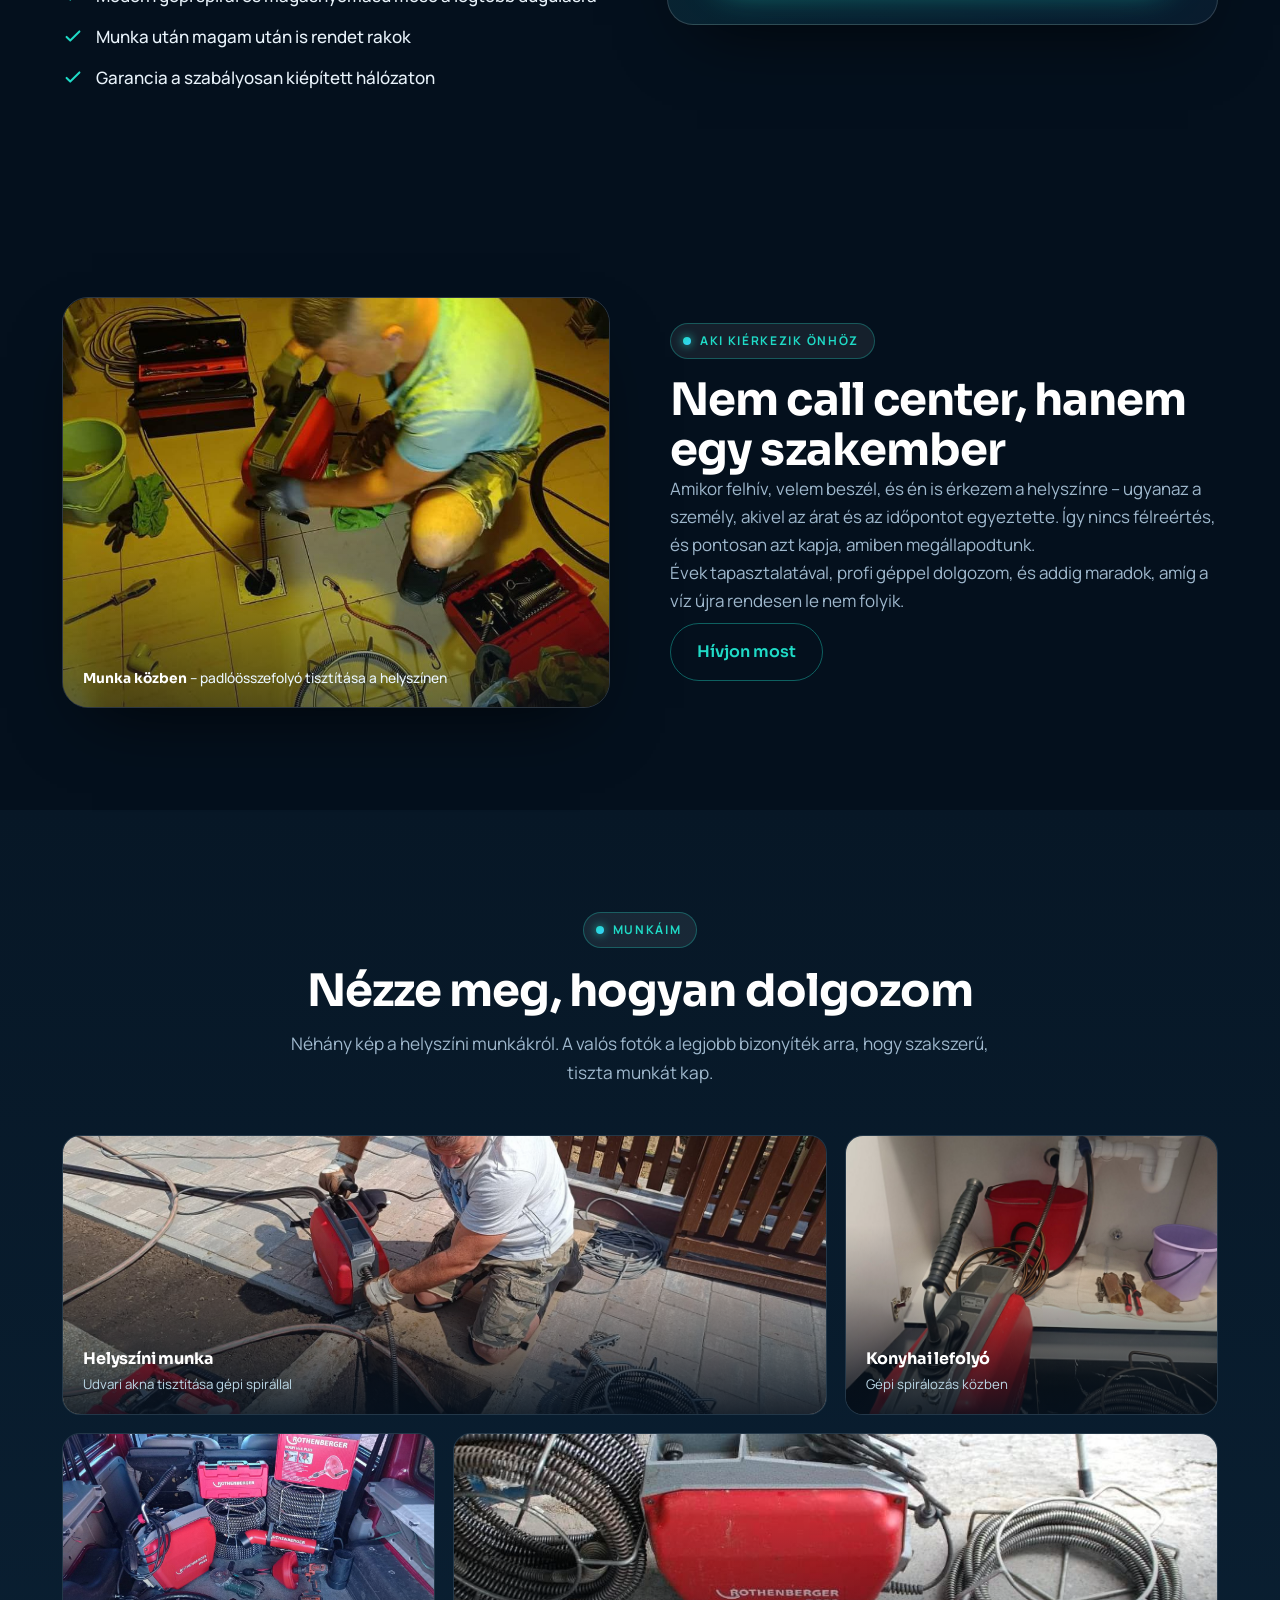
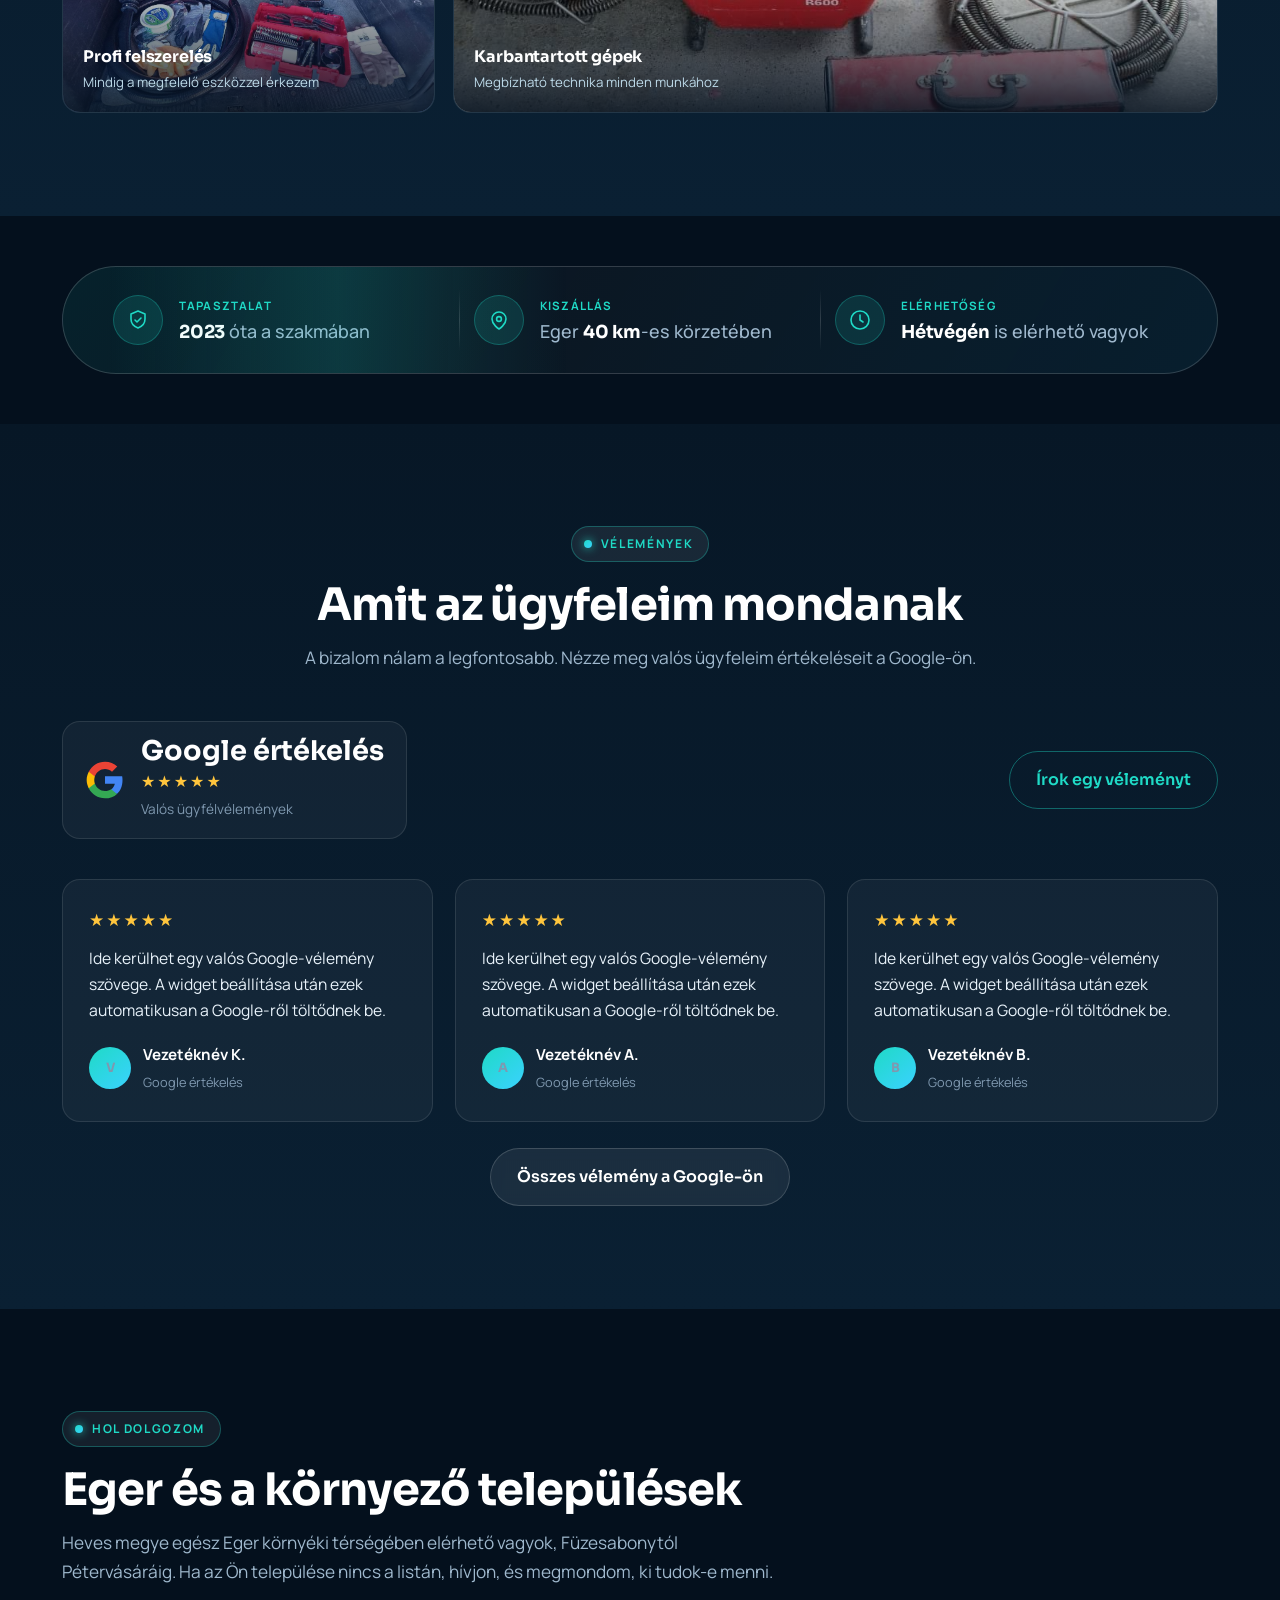
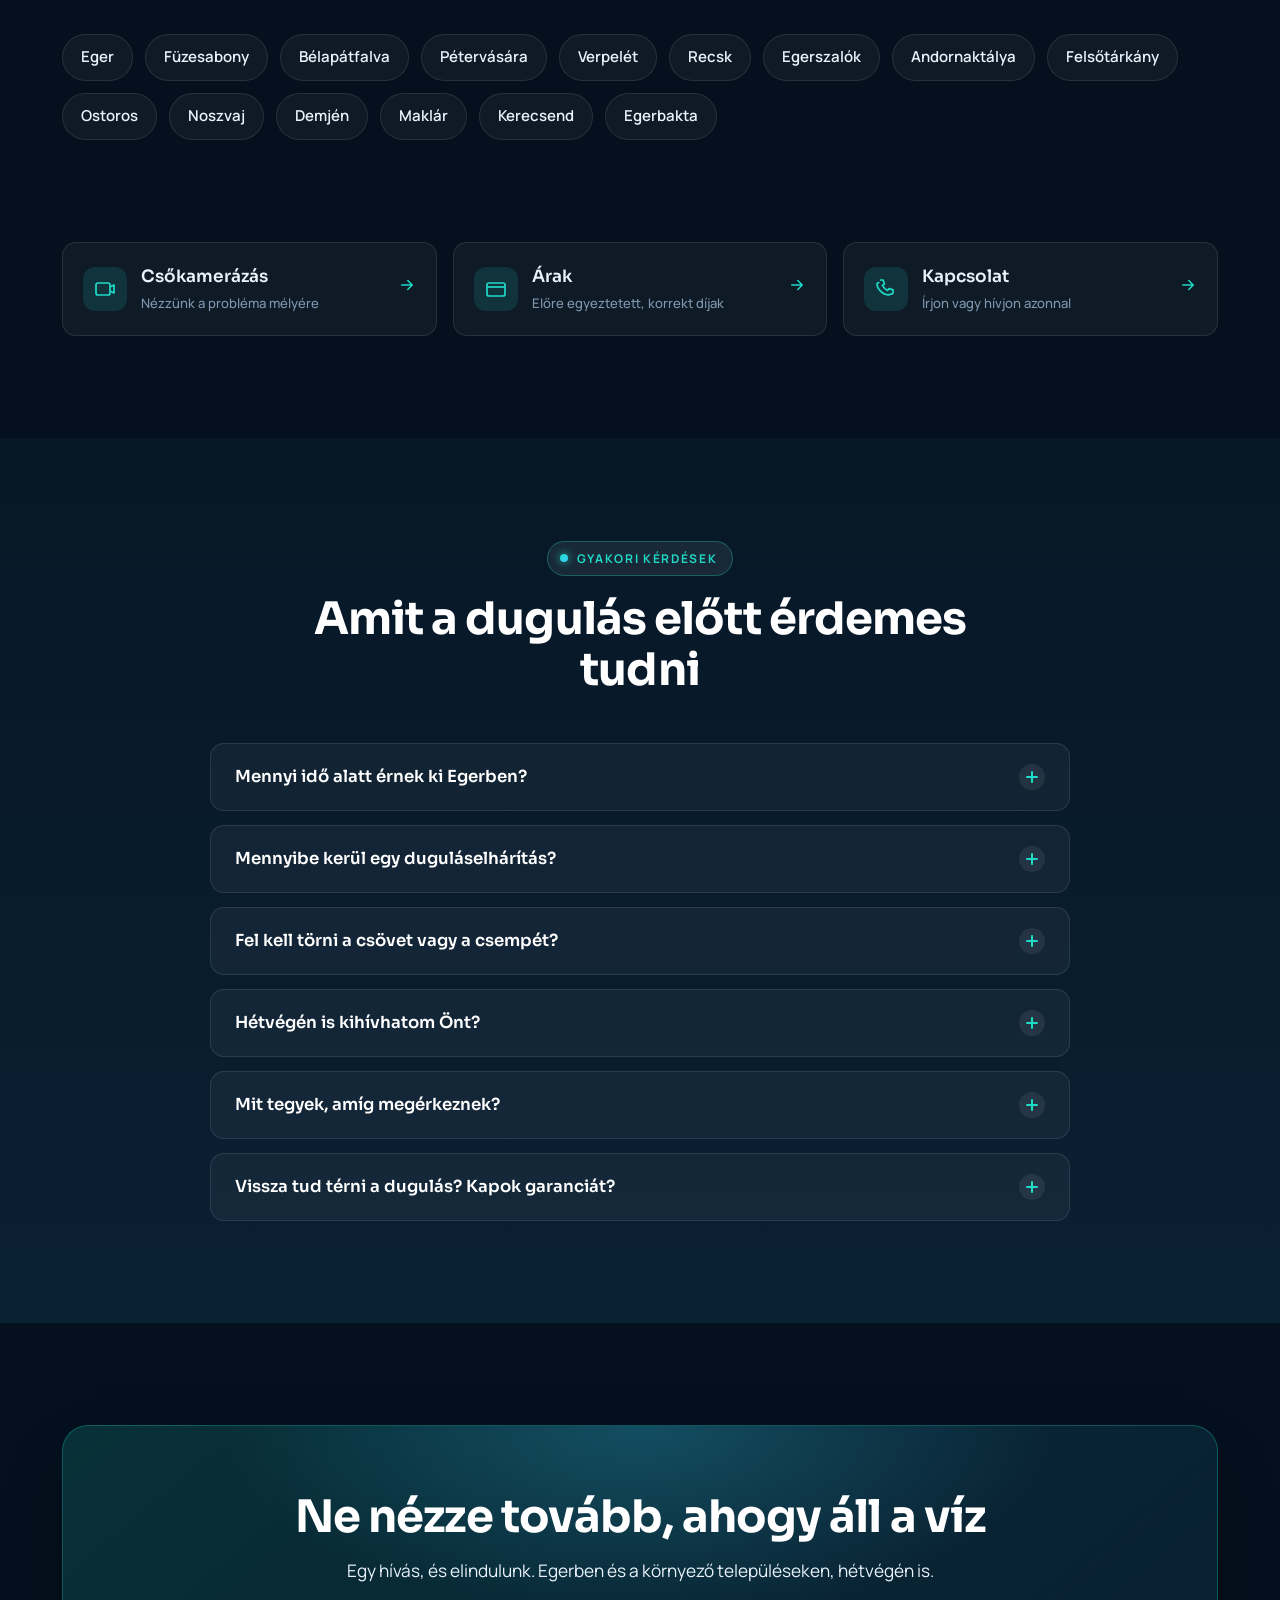
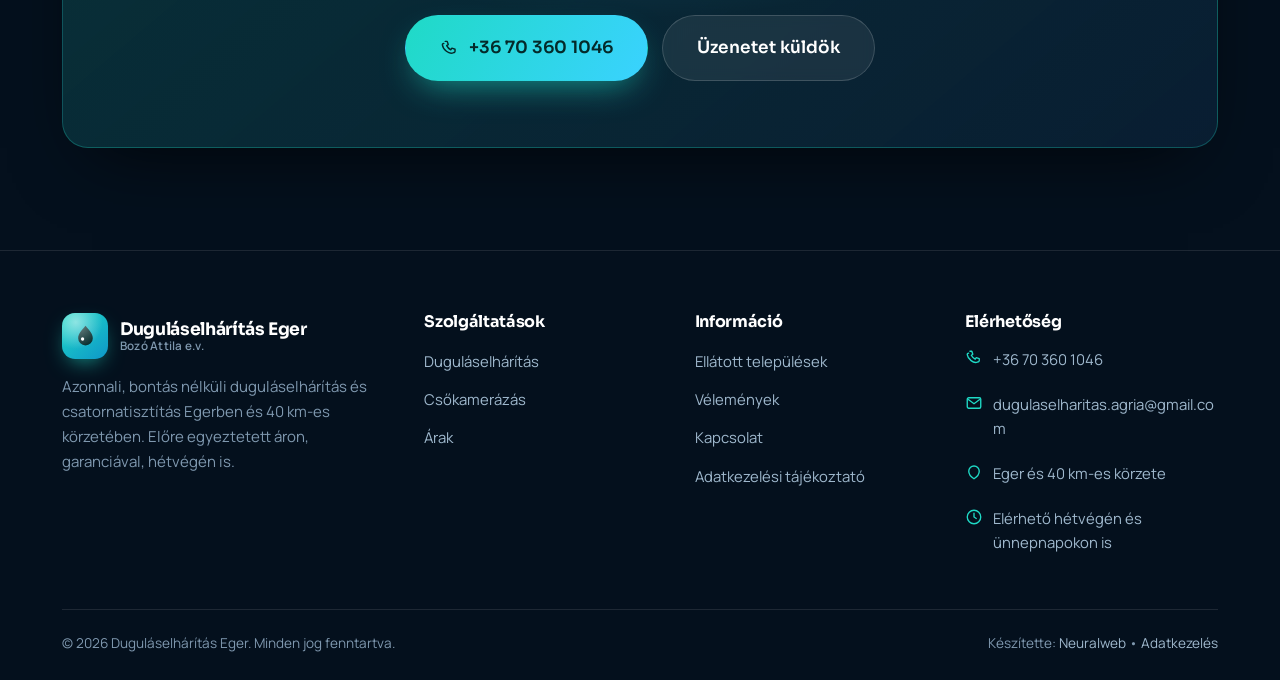
==== commit e5daac94: "Foldal galeria visszaallitasa, uj kepek szetszorva, urlap validacio javitasa, arak gomb rovidites" ====
--- a/index.html
+++ b/index.html
@@ -247,6 +247,25 @@
   </div>
 </section>
 
+<!-- ===== Rólam / kép + szöveg ===== -->
+<section class="section">
+  <div class="wrap media-split">
+    <div class="media-wrap reveal">
+      <figure class="media-figure">
+        <img src="assets/img/dugulaselharitas-8.jpg" alt="Duguláselhárító szakember munka közben Egerben, padlóösszefolyó tisztítása gépi spirállal" loading="lazy" width="922" height="1232">
+        <figcaption><b>Munka közben</b> – padlóösszefolyó tisztítása a helyszínen</figcaption>
+      </figure>
+    </div>
+    <div class="reveal d1">
+      <span class="eyebrow">Aki kiérkezik Önhöz</span>
+      <h2>Nem call center, hanem egy szakember</h2>
+      <p>Amikor felhív, velem beszél, és én is érkezem a helyszínre – ugyanaz a személy, akivel az árat és az időpontot egyeztette. Így nincs félreértés, és pontosan azt kapja, amiben megállapodtunk.</p>
+      <p>Évek tapasztalatával, profi géppel dolgozom, és addig maradok, amíg a víz újra rendesen le nem folyik.</p>
+      <a href="tel:+36703601046" class="btn btn--outline" style="margin-top:8px">Hívjon most</a>
+    </div>
+  </div>
+</section>
+
 <!-- ===== Munkáim / galéria ===== -->
 <section class="section section--tint" id="munkaink">
   <div class="wrap">
@@ -261,16 +280,16 @@
         <span class="ph__cap"><b>Helyszíni munka</b><span>Udvari akna tisztítása gépi spirállal</span></span>
       </div>
       <div class="ph">
-        <img src="assets/img/dugulaselharitas-6.jpg" alt="Konyhai lefolyó duguláselhárítása gépi spirállal a szekrény alatt" loading="lazy" width="1200" height="1600">
+        <img src="assets/img/dugulaselharitas-1.jpg" alt="Konyhai lefolyó duguláselhárítása gépi spirállal Egerben" loading="lazy" width="1600" height="1600">
         <span class="ph__cap"><b>Konyhai lefolyó</b><span>Gépi spirálozás közben</span></span>
       </div>
       <div class="ph">
-        <img src="assets/img/dugulaselharitas-9.jpg" alt="WC és ejtővezeték duguláselhárítása gépi spirállal, fürdőszobában" loading="lazy" width="922" height="1208">
-        <span class="ph__cap"><b>WC, ejtővezeték</b><span>Bontás nélküli megoldás</span></span>
+        <img src="assets/img/dugulaselharitas-3.jpg" alt="Professzionális Rothenberger duguláselhárító gép és felszerelés" loading="lazy" width="1200" height="897">
+        <span class="ph__cap"><b>Profi felszerelés</b><span>Mindig a megfelelő eszközzel érkezem</span></span>
       </div>
       <div class="ph wide">
-        <img src="assets/img/dugulaselharitas-8.jpg" alt="Duguláselhárító szakember munka közben, padlóösszefolyó tisztítása" loading="lazy" width="922" height="1232">
-        <span class="ph__cap"><b>Munka közben</b><span>Padlóösszefolyó tisztítása a helyszínen</span></span>
+        <img src="assets/img/dugulaselharitas-4.jpg" alt="Duguláselhárító gép és csigarugók közelről" loading="lazy" width="961" height="703">
+        <span class="ph__cap"><b>Karbantartott gépek</b><span>Megbízható technika minden munkához</span></span>
       </div>
     </div>
   </div>
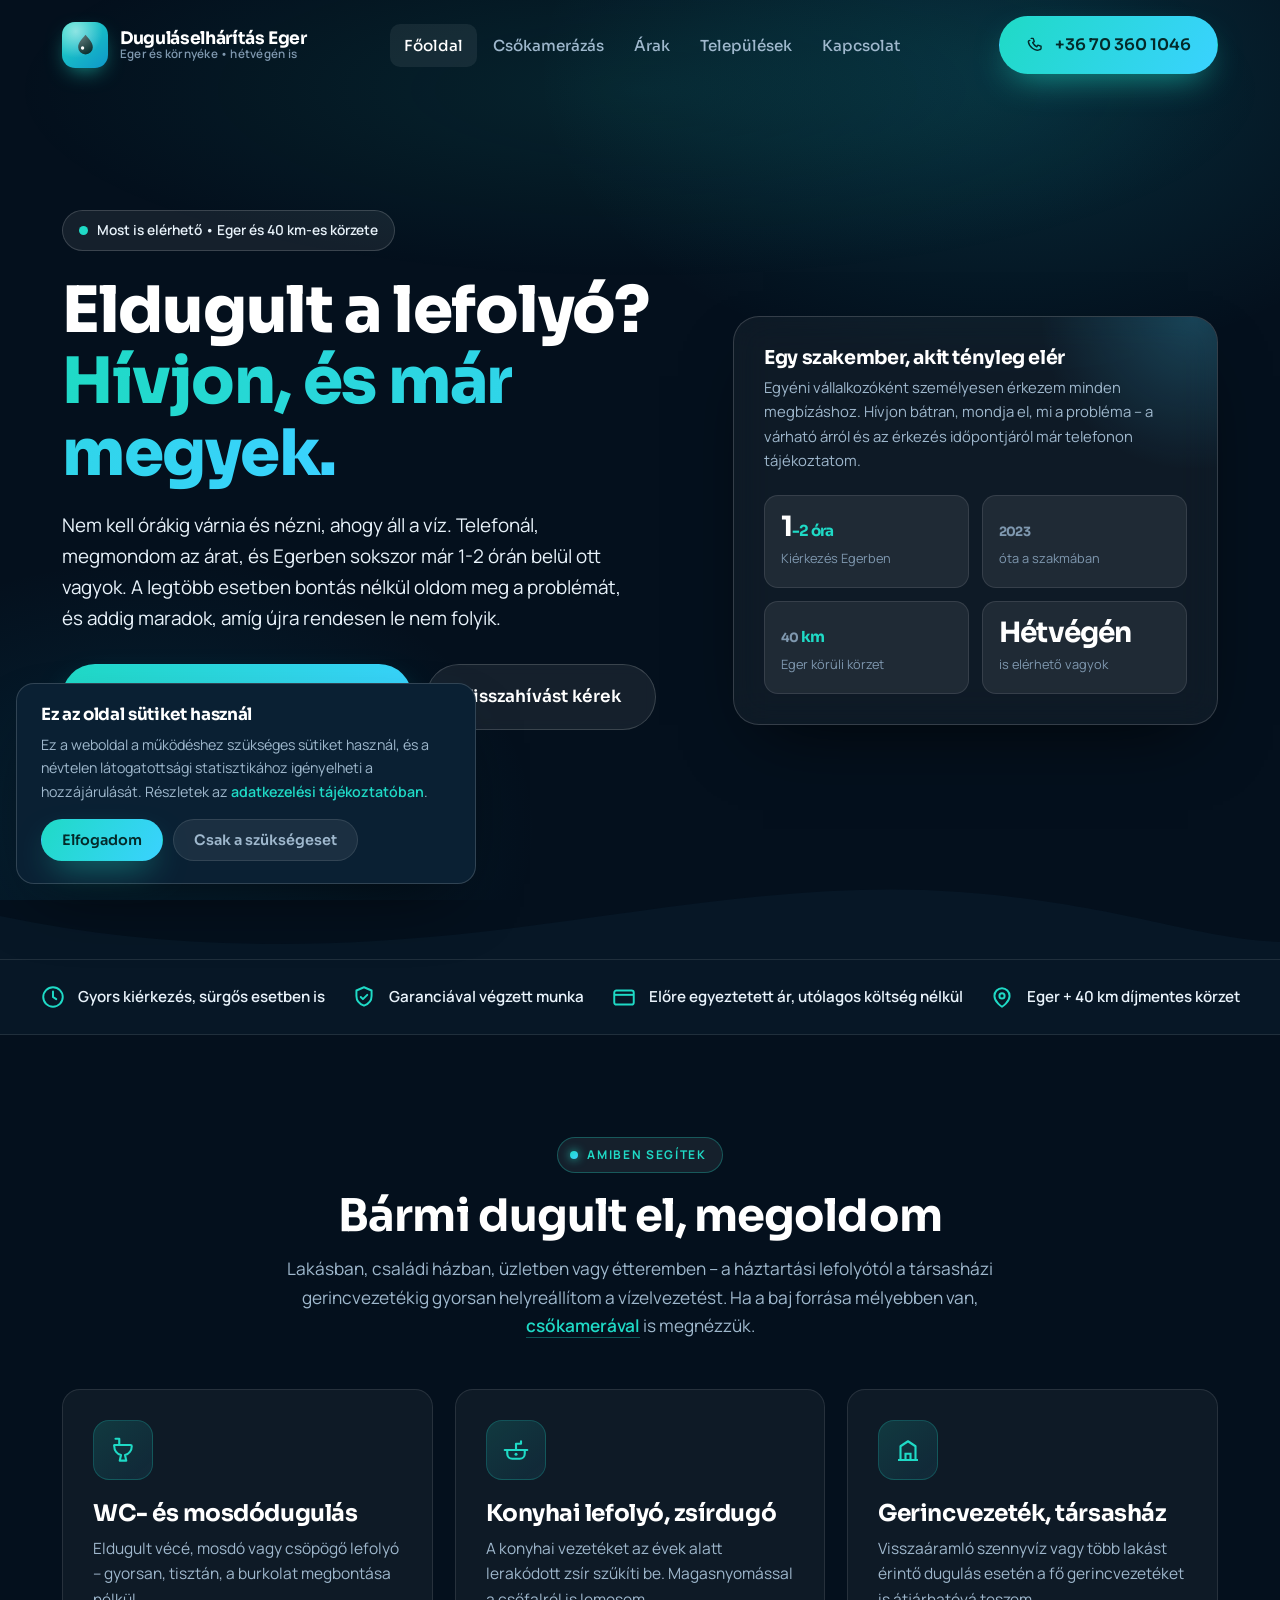
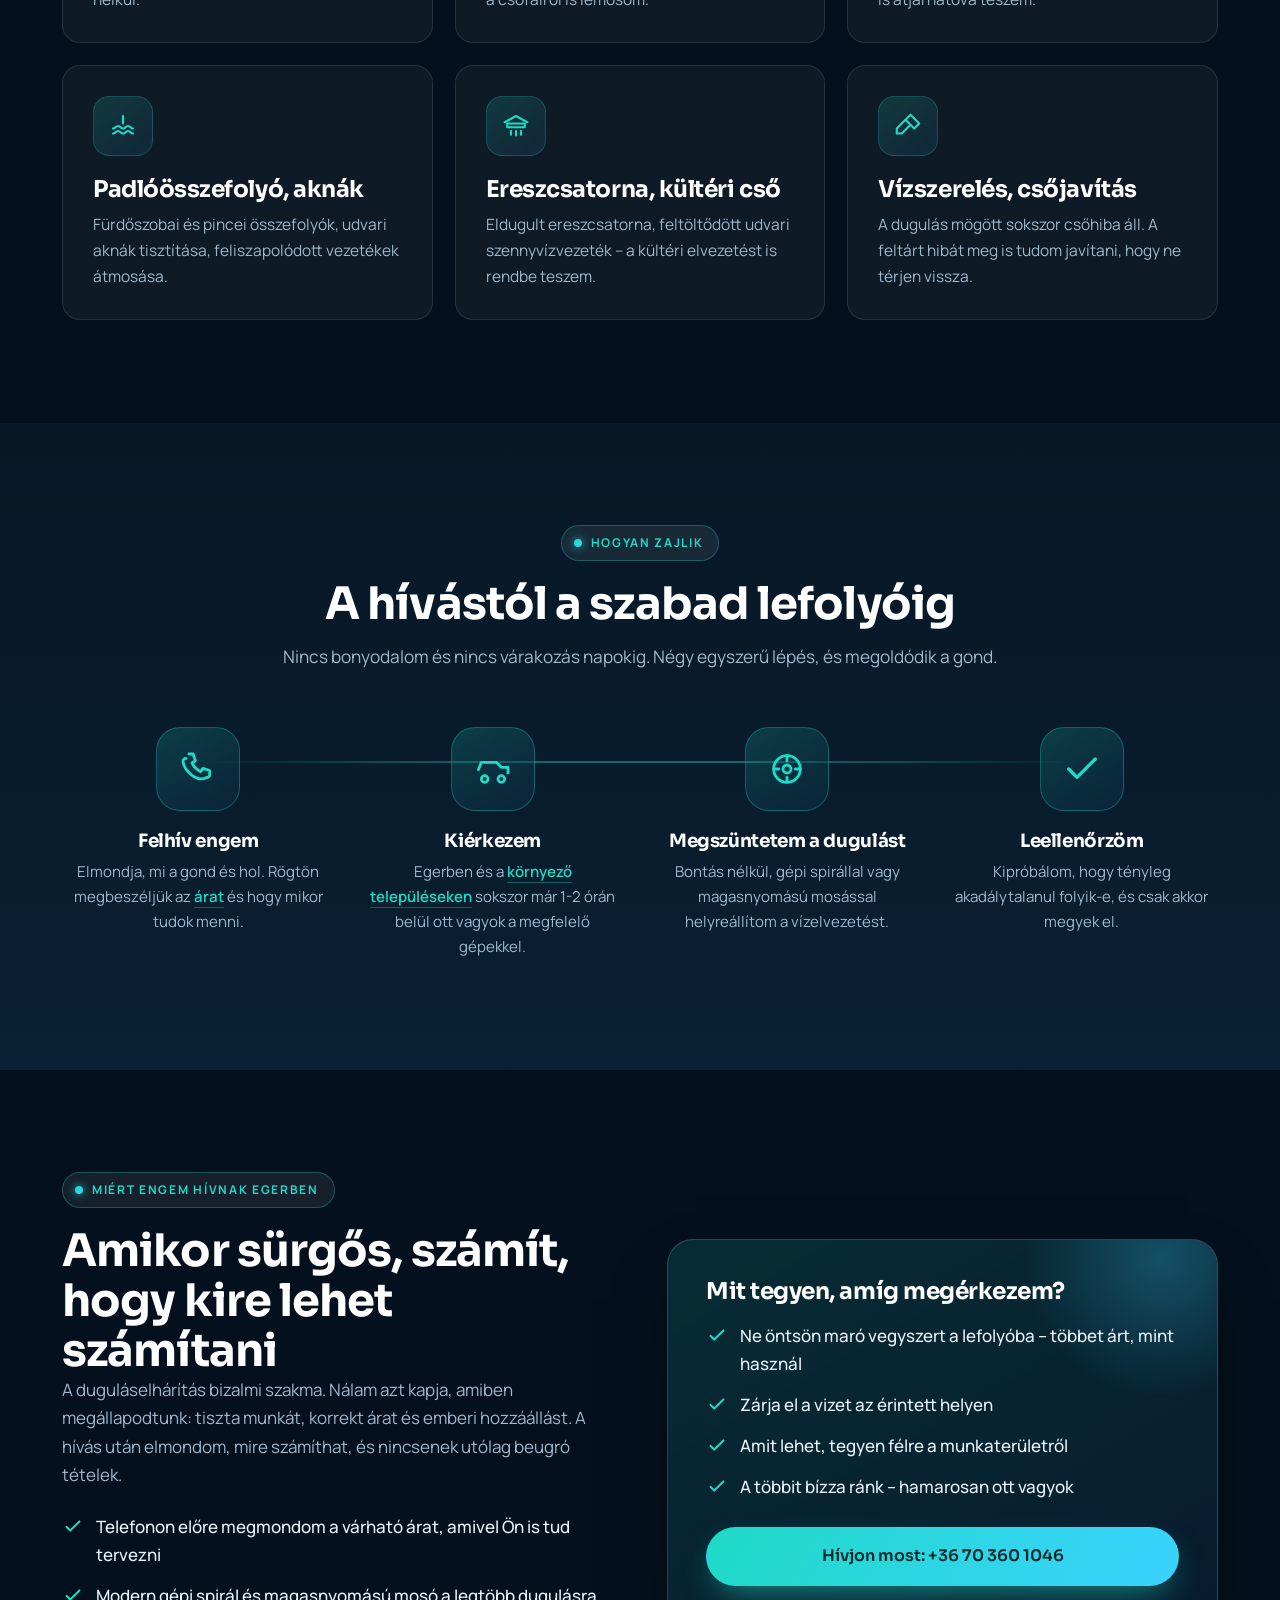
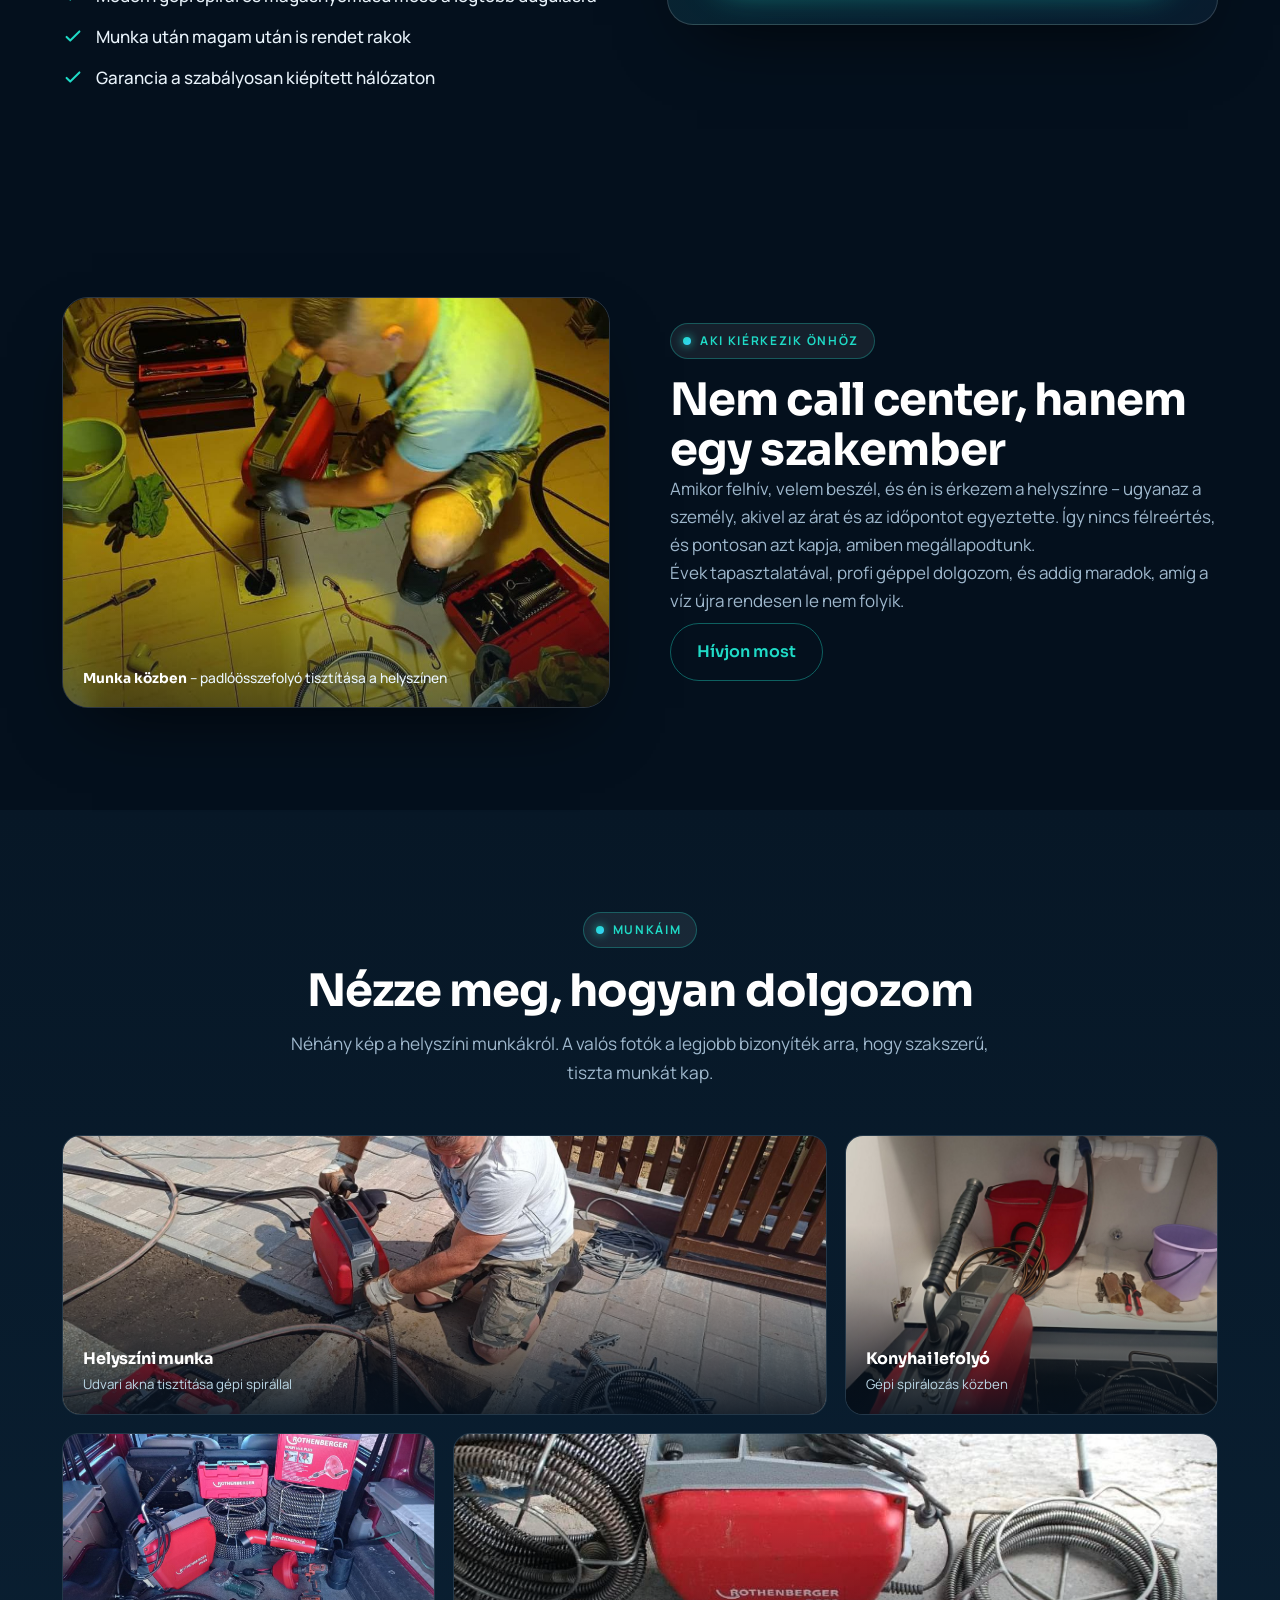
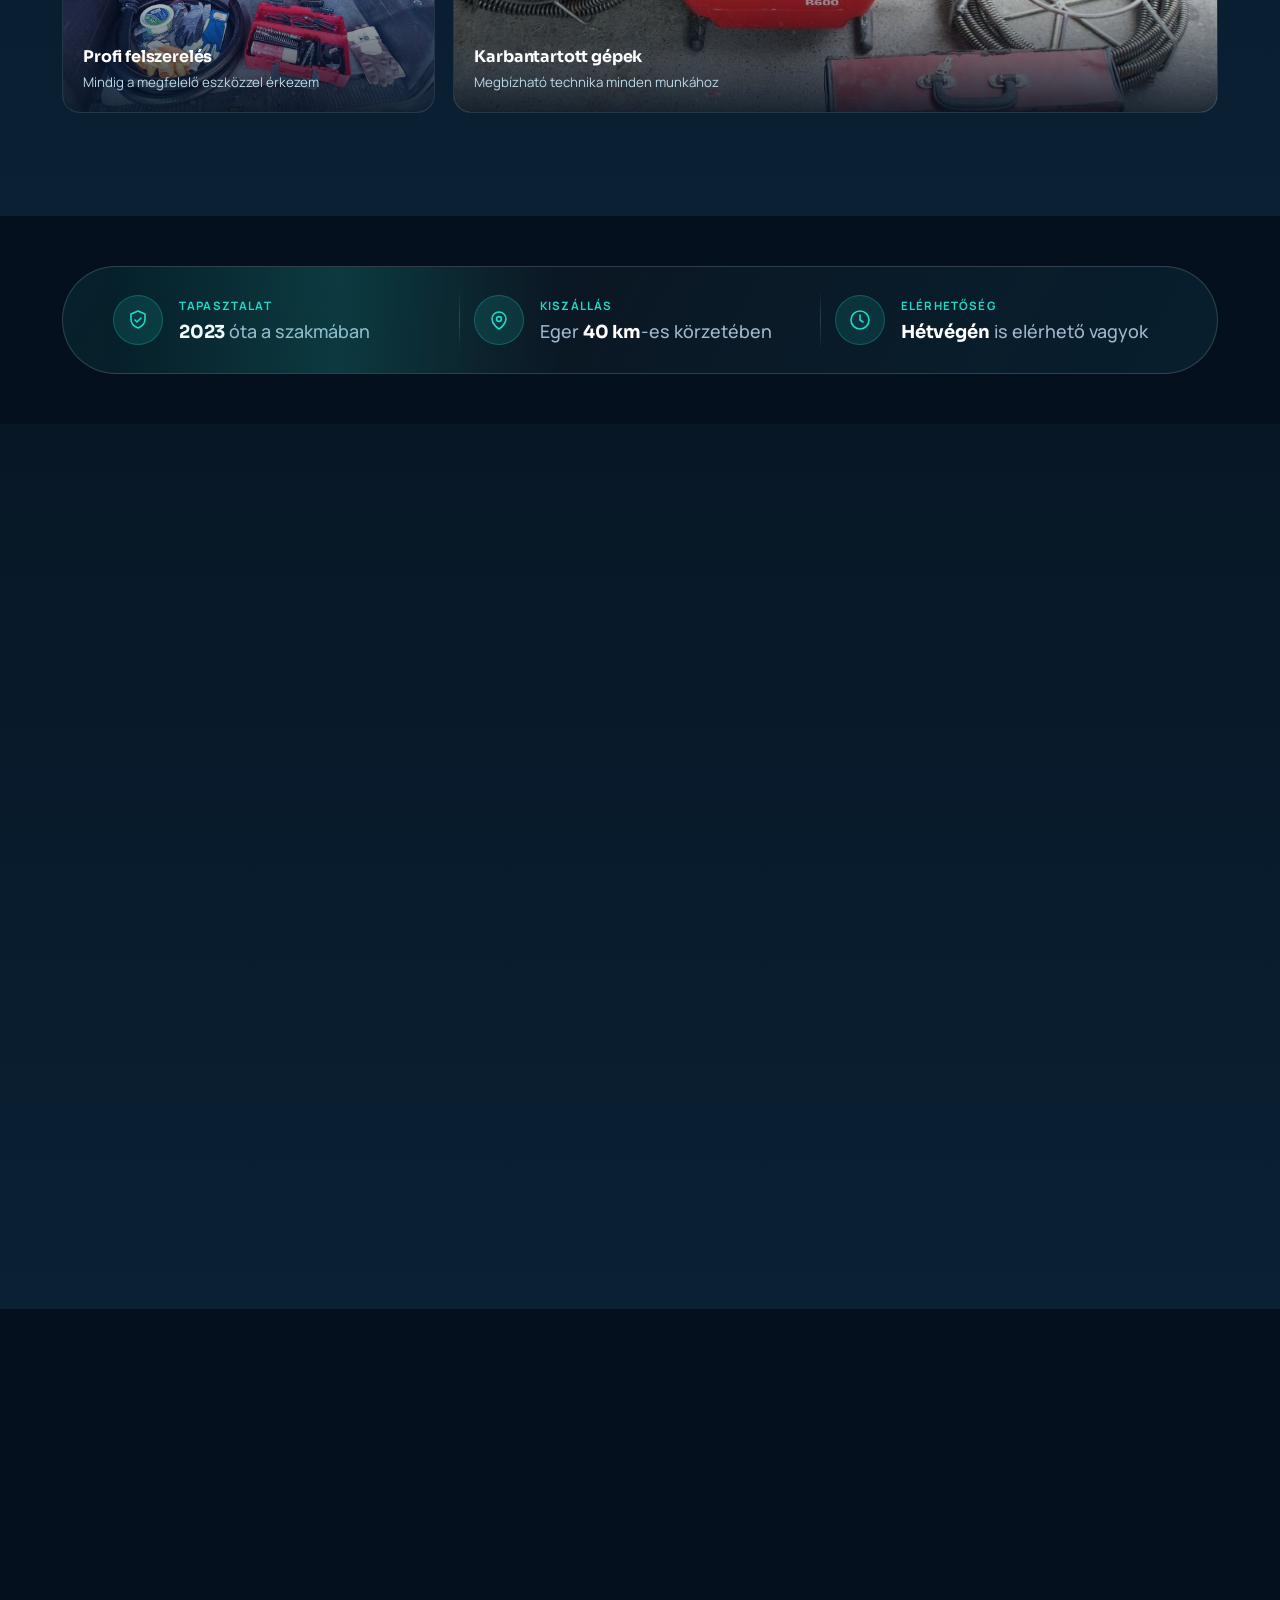
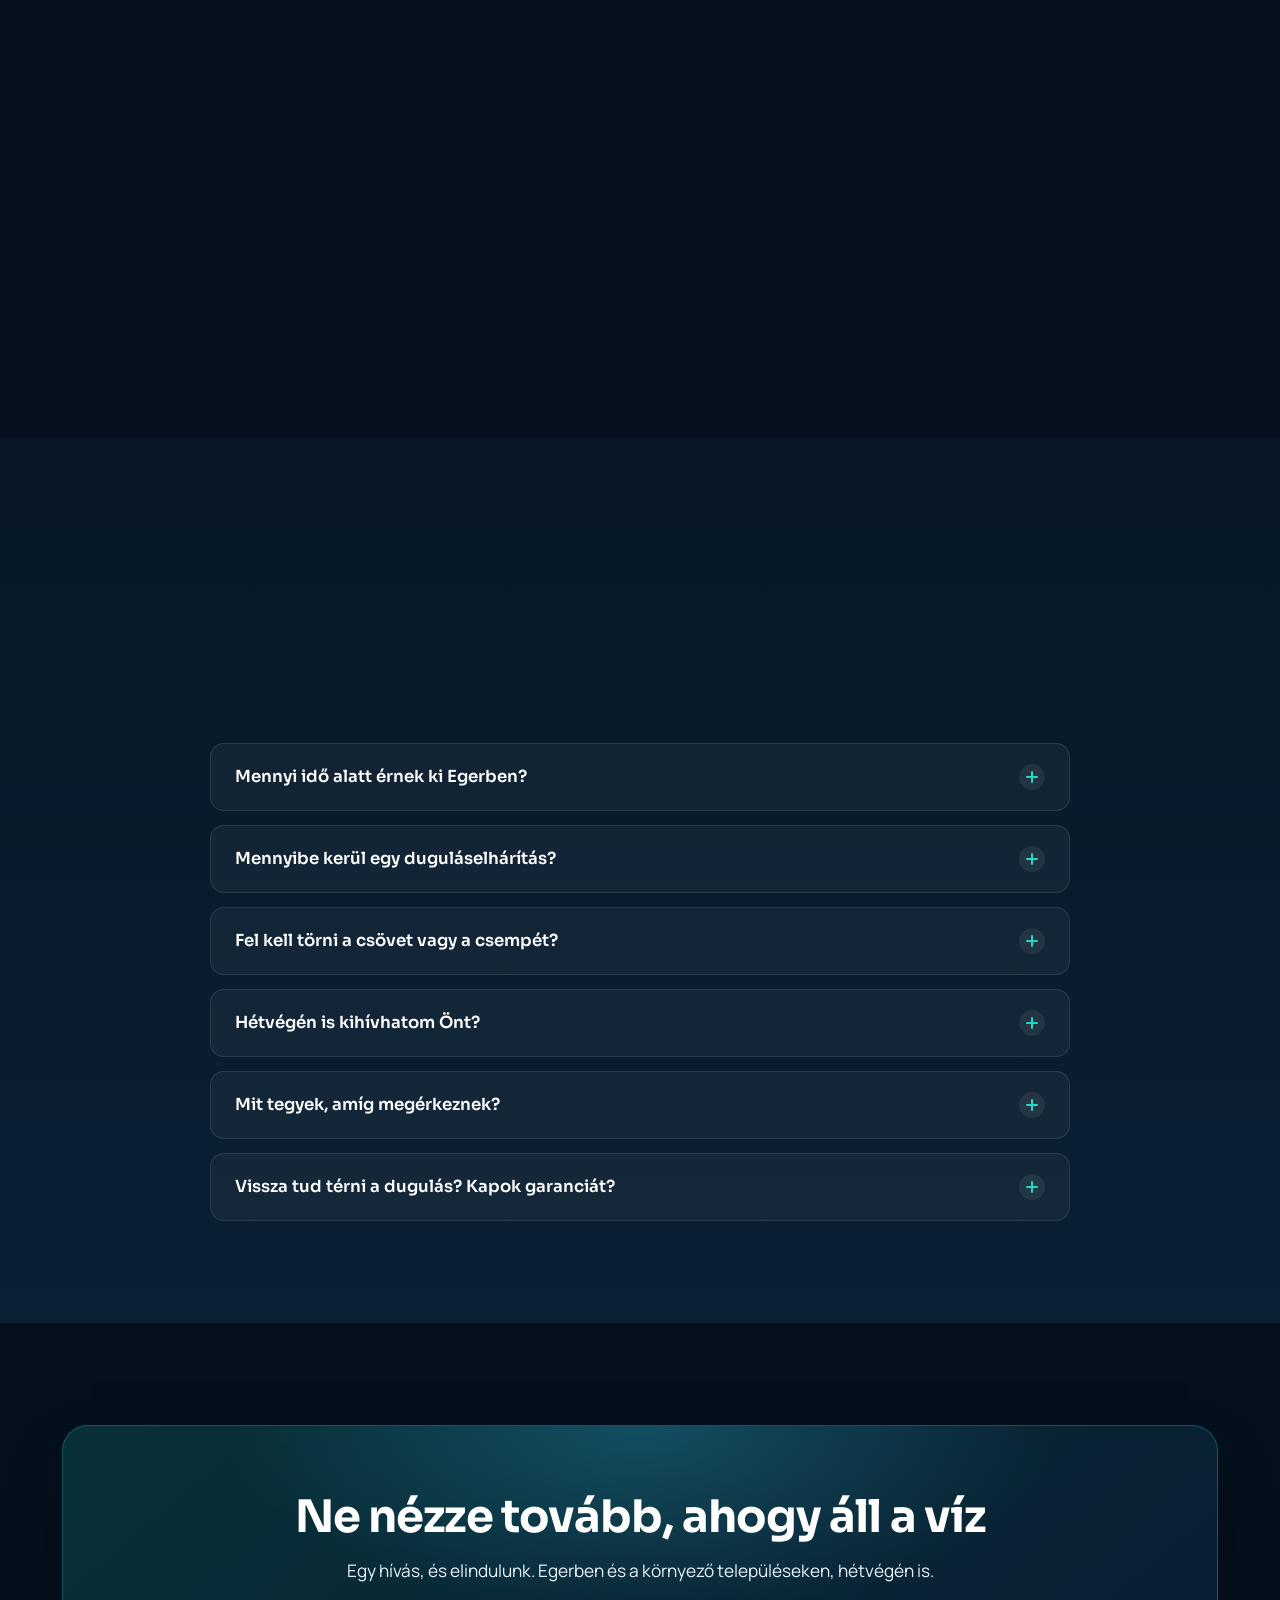
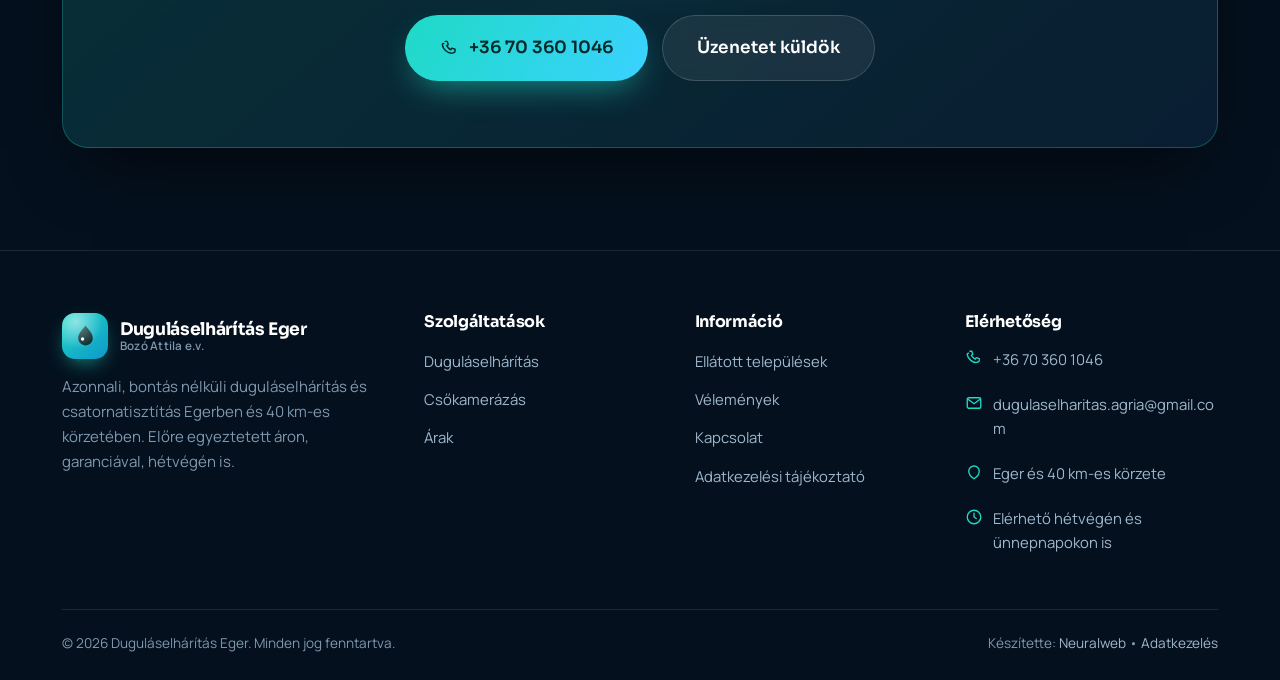
==== commit b5fd5afa: "Tul kategorikus 'bontas nelkul mindent megoldok' megfogalmazasok javitasa" ====
--- a/index.html
+++ b/index.html
@@ -109,7 +109,7 @@
     <div class="hero__content">
       <span class="hero__tag reveal"><span class="dot"></span>Most is elérhető • Eger és 40 km-es körzete</span>
       <h1 class="reveal d1">Eldugult a lefolyó?<br><span class="accent-text">Hívjon, és már megyek.</span></h1>
-      <p class="hero__lead reveal d2">Nem kell órákig várnia és nézni, ahogy áll a víz. Telefonál, megmondom az árat, és Egerben sokszor már 1-2 órán belül ott vagyok. Bontás nélkül dolgozom, és addig maradok, amíg újra rendesen le nem folyik.</p>
+      <p class="hero__lead reveal d2">Nem kell órákig várnia és nézni, ahogy áll a víz. Telefonál, megmondom az árat, és Egerben sokszor már 1-2 órán belül ott vagyok. A legtöbb esetben bontás nélkül oldom meg a problémát, és addig maradok, amíg újra rendesen le nem folyik.</p>
       <div class="hero__actions reveal d3">
         <a href="tel:+36703601046" class="btn btn--primary btn--lg btn--pulse"><svg viewBox="0 0 24 24" fill="none"><path d="M6.6 3h2.5l1.3 4-2 1.4a12 12 0 0 0 5.2 5.2l1.4-2 4 1.3v2.5c0 1-.8 1.8-1.8 1.7C11.3 20.4 3.6 12.7 3 7.4A1.7 1.7 0 0 1 4.8 5.6" stroke="currentColor" stroke-width="1.8" stroke-linecap="round" stroke-linejoin="round"/></svg>Hívás most: +36 70 360 1046</a>
         <a href="kapcsolat.html" class="btn btn--ghost btn--lg">Visszahívást kérek</a>
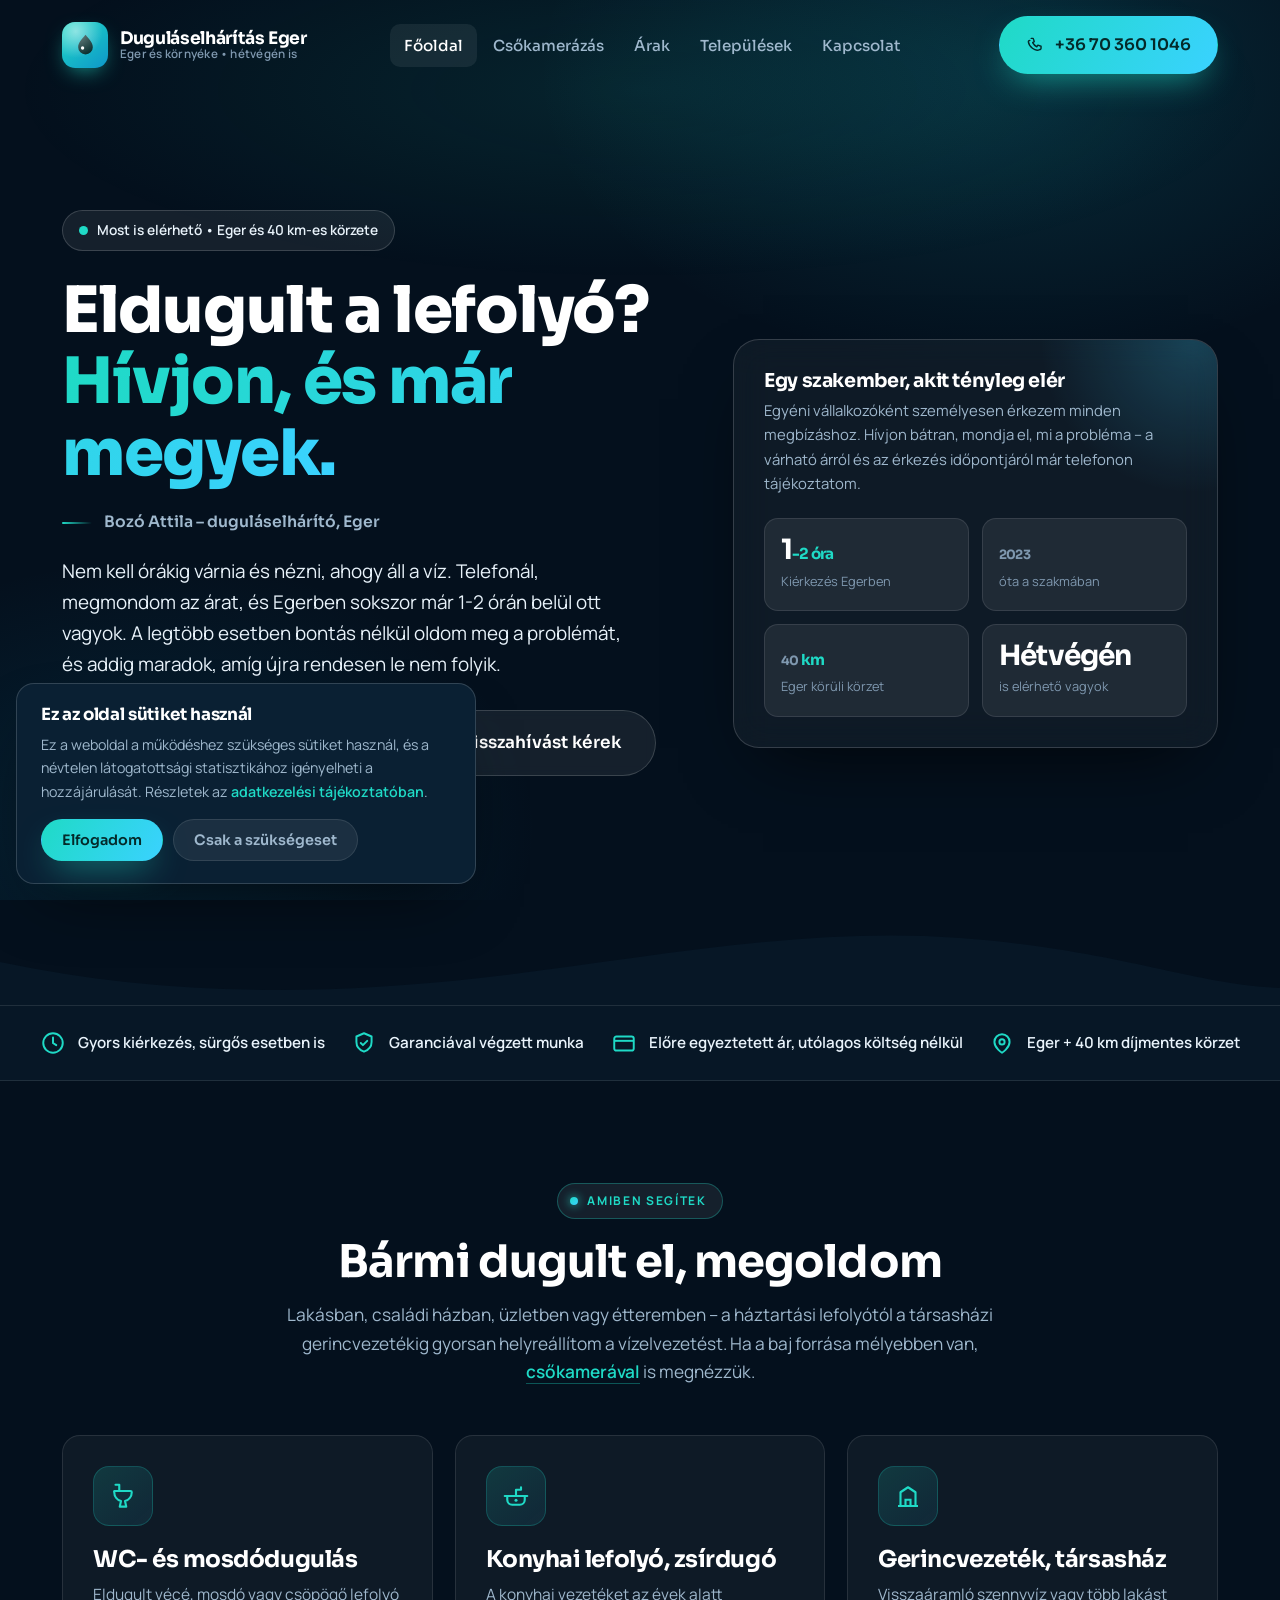
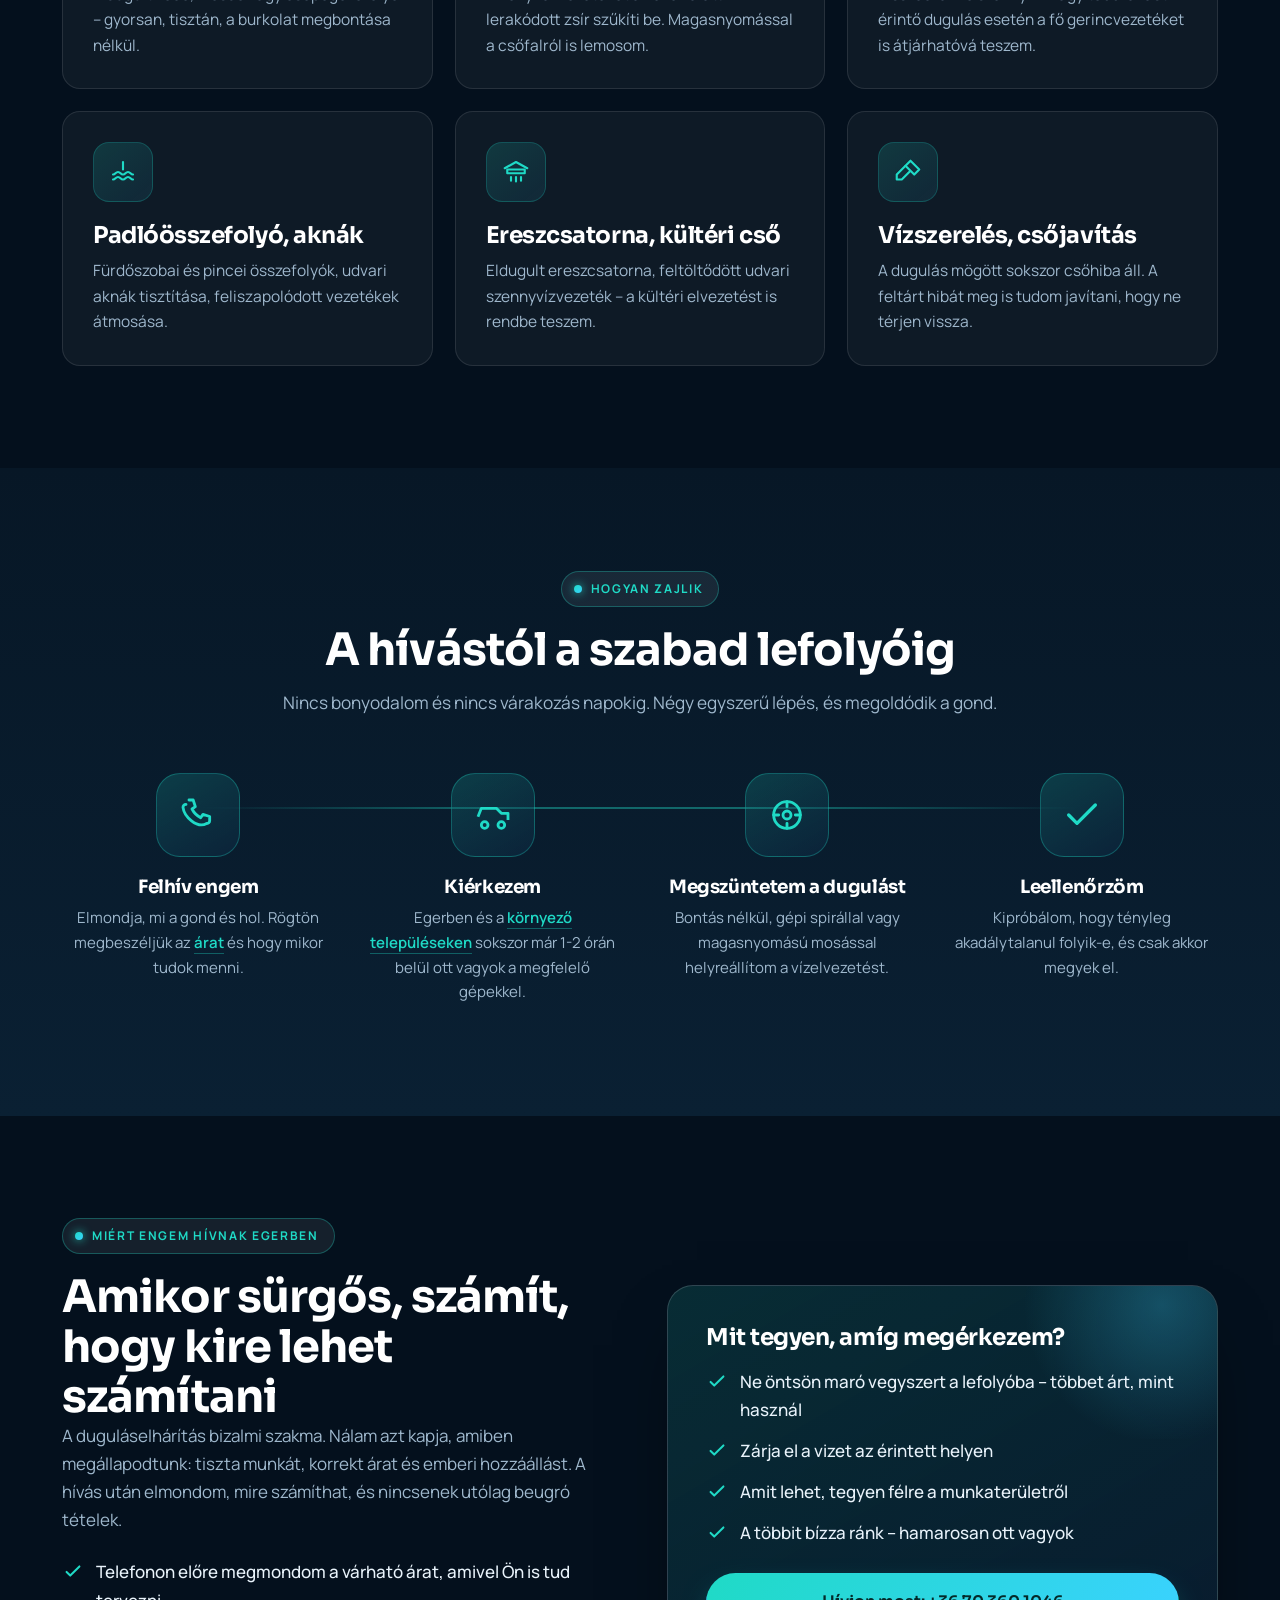
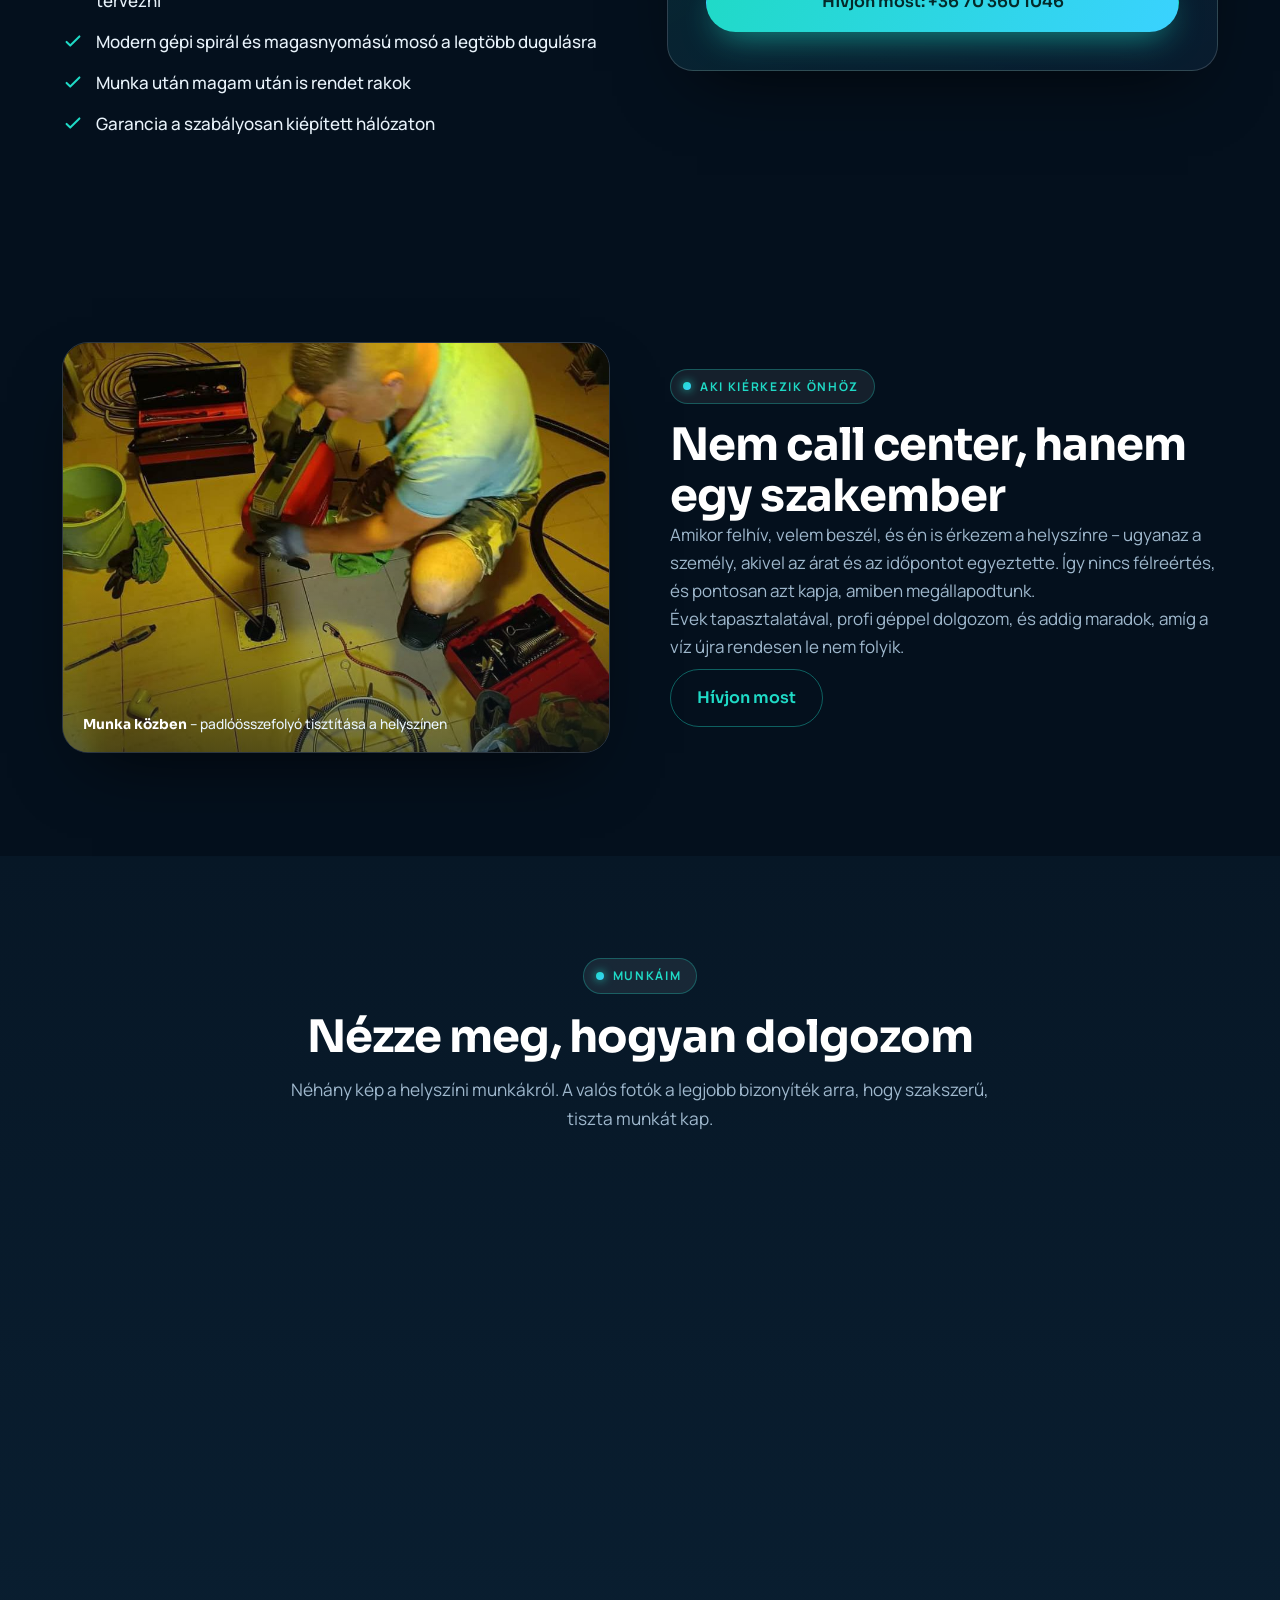
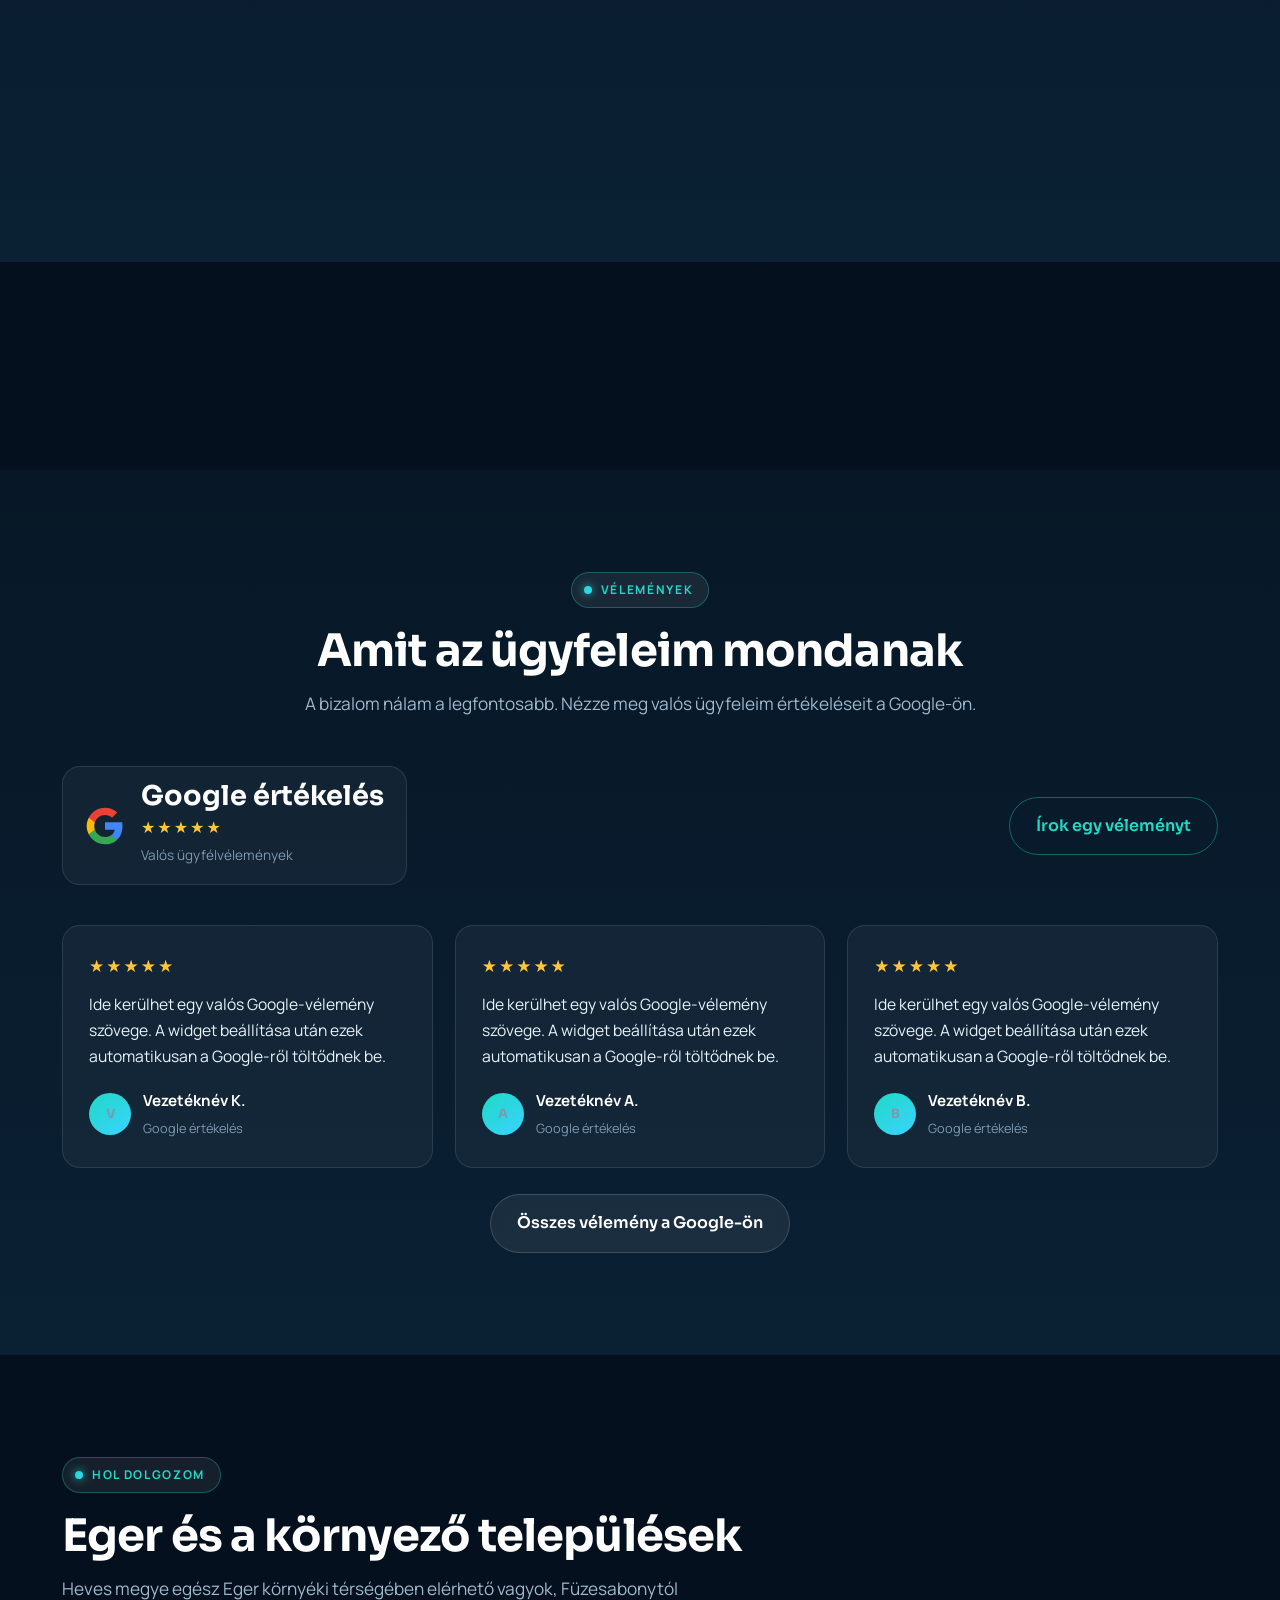
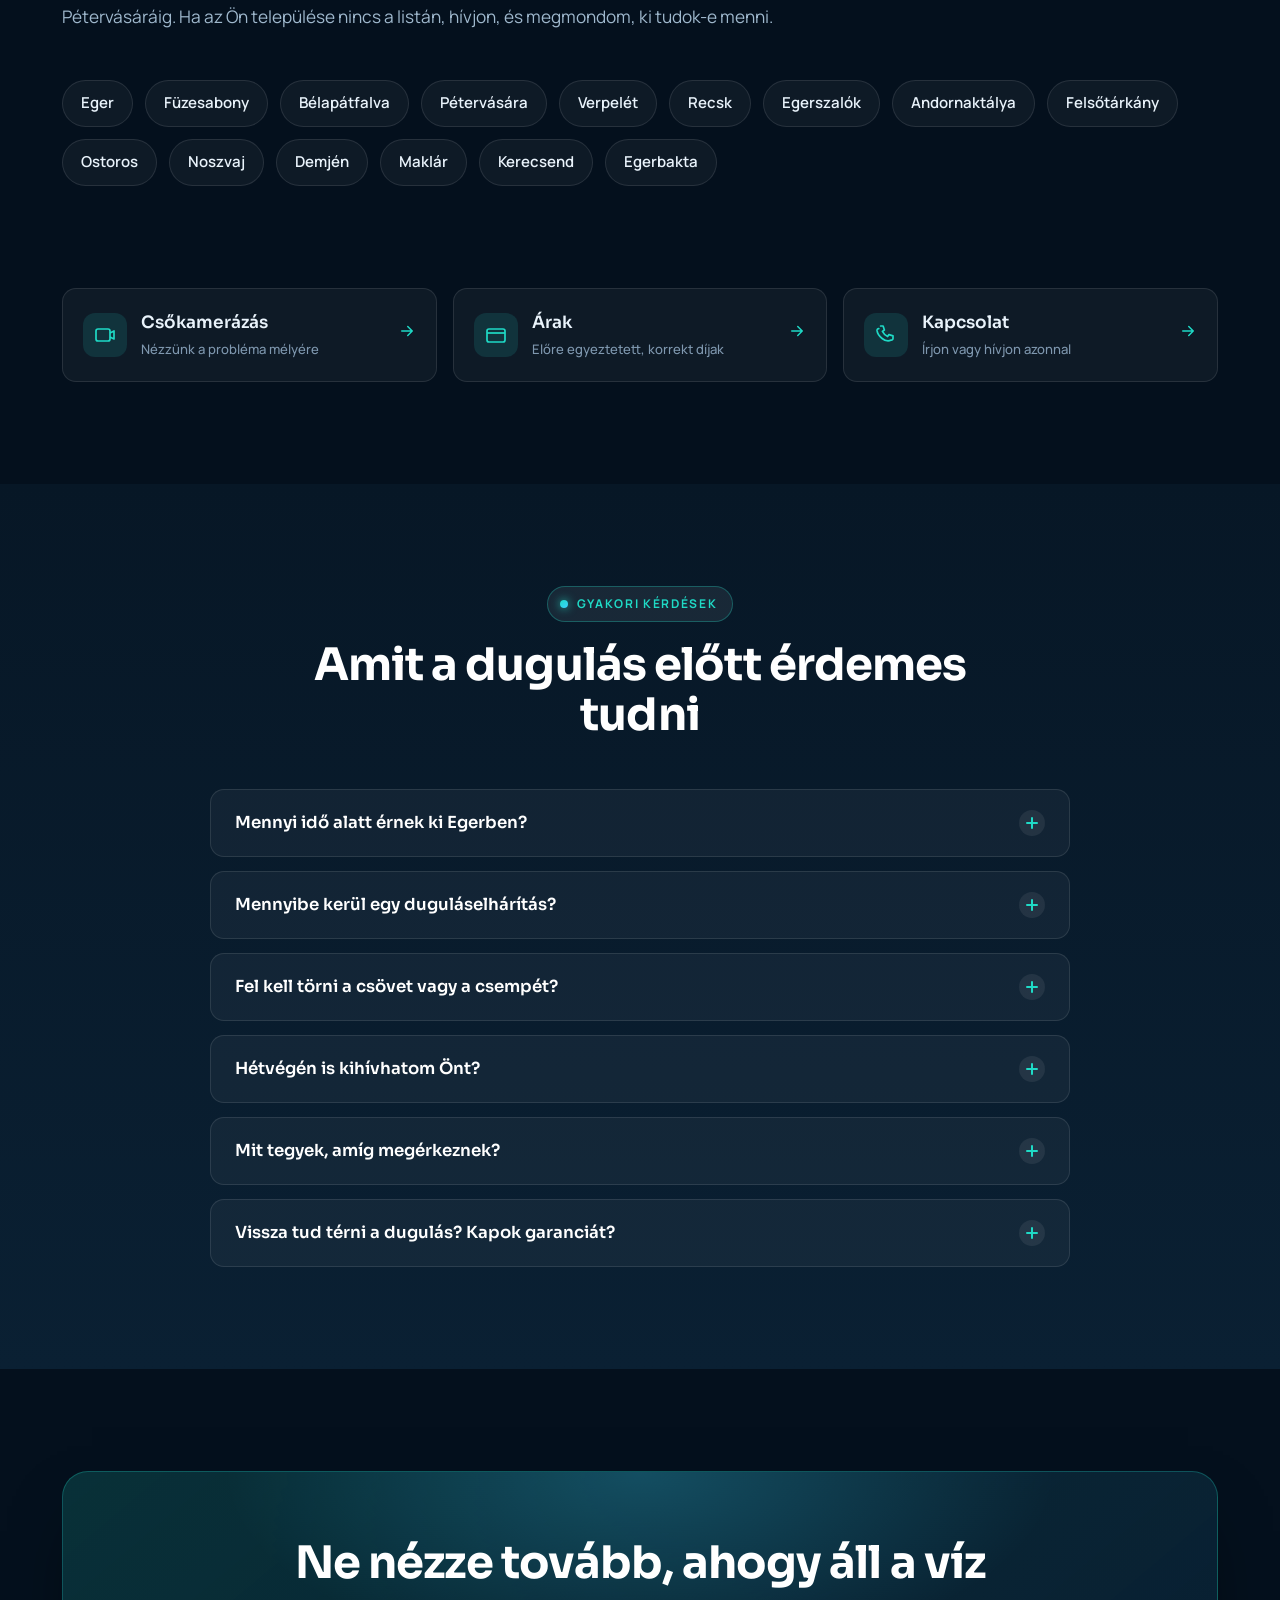
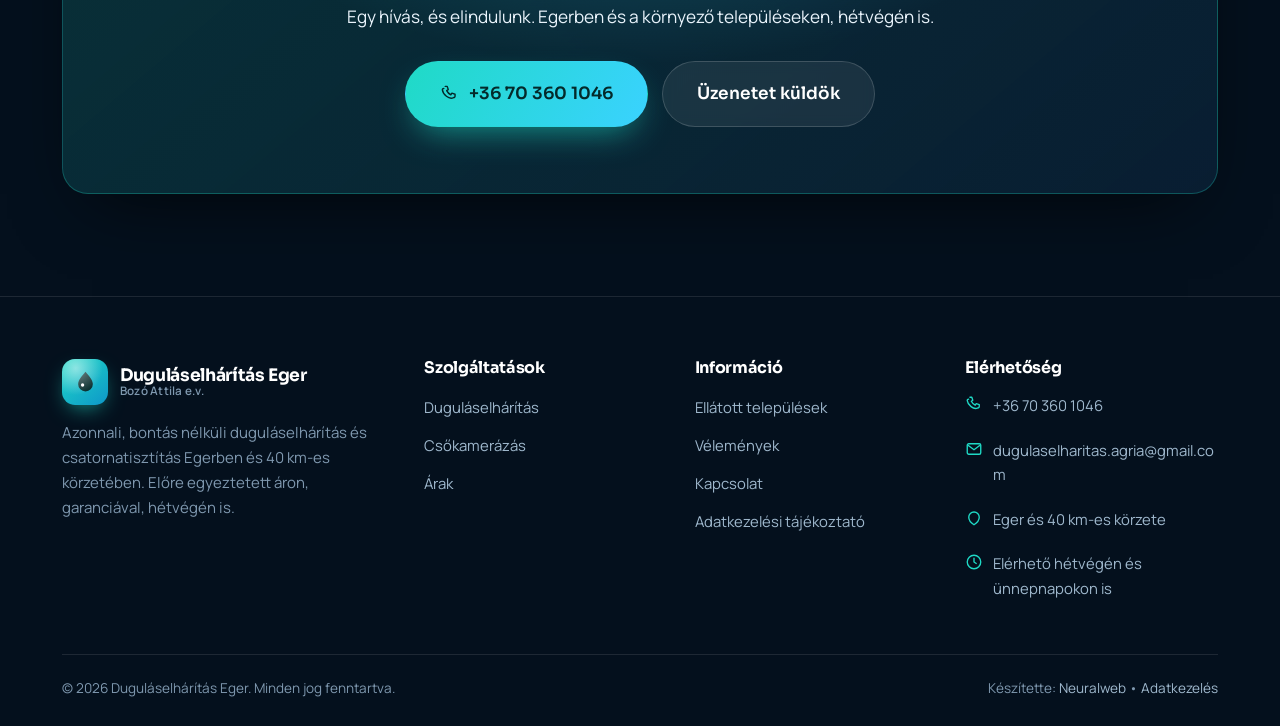
==== commit a8fbe874: "Nev hozzaadasa a hero szekciohoz (Bozo Attila) szemelyesebb megjelenesert" ====
--- a/index.html
+++ b/index.html
@@ -109,6 +109,7 @@
     <div class="hero__content">
       <span class="hero__tag reveal"><span class="dot"></span>Most is elérhető • Eger és 40 km-es körzete</span>
       <h1 class="reveal d1">Eldugult a lefolyó?<br><span class="accent-text">Hívjon, és már megyek.</span></h1>
+      <p class="hero__signature reveal d1"><span class="line"></span>Bozó Attila – duguláselhárító, Eger</p>
       <p class="hero__lead reveal d2">Nem kell órákig várnia és nézni, ahogy áll a víz. Telefonál, megmondom az árat, és Egerben sokszor már 1-2 órán belül ott vagyok. A legtöbb esetben bontás nélkül oldom meg a problémát, és addig maradok, amíg újra rendesen le nem folyik.</p>
       <div class="hero__actions reveal d3">
         <a href="tel:+36703601046" class="btn btn--primary btn--lg btn--pulse"><svg viewBox="0 0 24 24" fill="none"><path d="M6.6 3h2.5l1.3 4-2 1.4a12 12 0 0 0 5.2 5.2l1.4-2 4 1.3v2.5c0 1-.8 1.8-1.8 1.7C11.3 20.4 3.6 12.7 3 7.4A1.7 1.7 0 0 1 4.8 5.6" stroke="currentColor" stroke-width="1.8" stroke-linecap="round" stroke-linejoin="round"/></svg>Hívás most: +36 70 360 1046</a>
--- a/assets/css/style.css
+++ b/assets/css/style.css
@@ -175,6 +175,8 @@
 .hero__tag .dot { width: 9px; height: 9px; border-radius: 50%; background: var(--aqua); box-shadow: 0 0 0 0 rgba(31,218,198,.6); animation: pulse-dot 2s infinite; }
 @keyframes pulse-dot { 0% { box-shadow: 0 0 0 0 rgba(31,218,198,.55); } 70% { box-shadow: 0 0 0 9px rgba(31,218,198,0); } 100% { box-shadow: 0 0 0 0 rgba(31,218,198,0); } }
 .hero h1 { margin-bottom: 20px; }
+.hero__signature { display: flex; align-items: center; gap: 12px; font-family: var(--font); font-weight: 600; font-size: 0.98rem; color: var(--muted); margin-bottom: 20px; }
+.hero__signature .line { width: 30px; height: 2px; background: linear-gradient(90deg, var(--aqua), transparent); border-radius: 2px; flex: none; }
 .hero__lead { font-size: 1.18rem; color: var(--text); max-width: 560px; margin-bottom: 30px; opacity: .92; }
 .hero__actions { display: flex; flex-wrap: wrap; gap: 14px; margin-bottom: 30px; }
 .hero__mini { display: flex; flex-wrap: wrap; gap: 22px; }
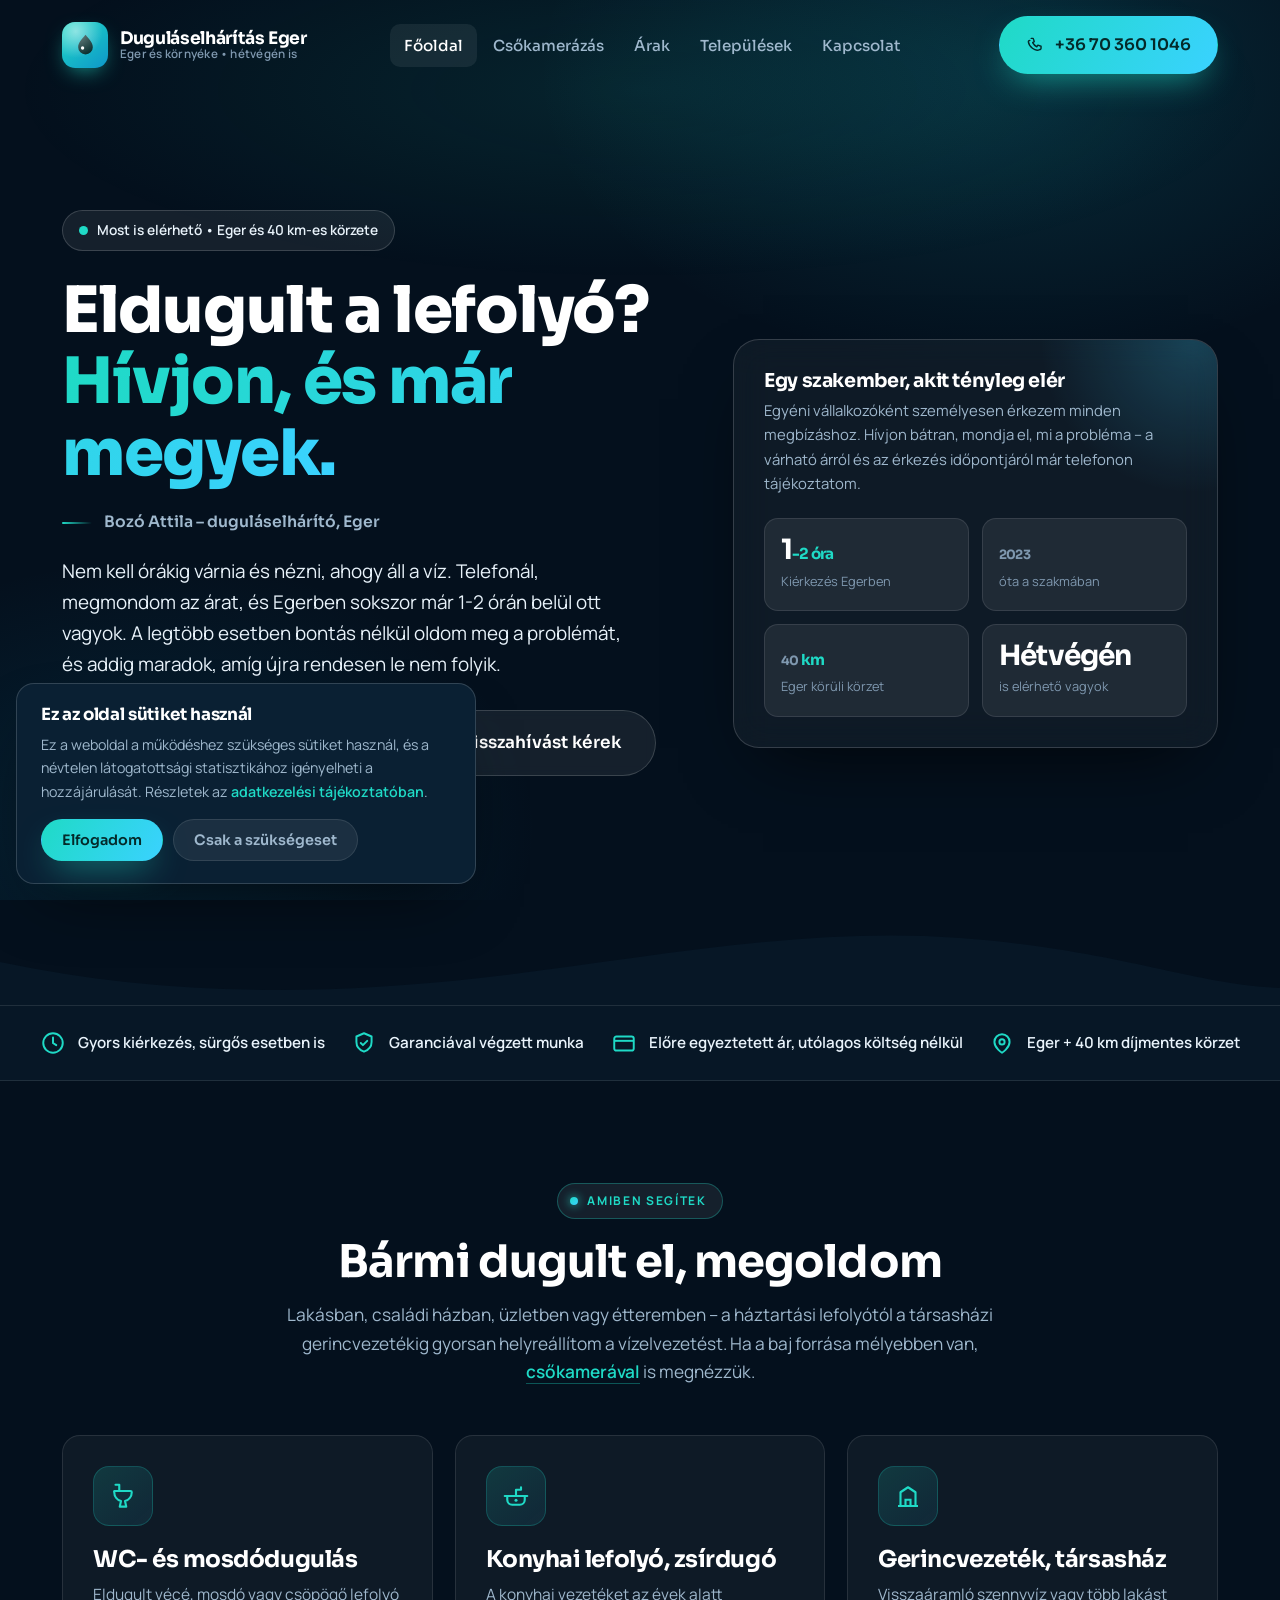
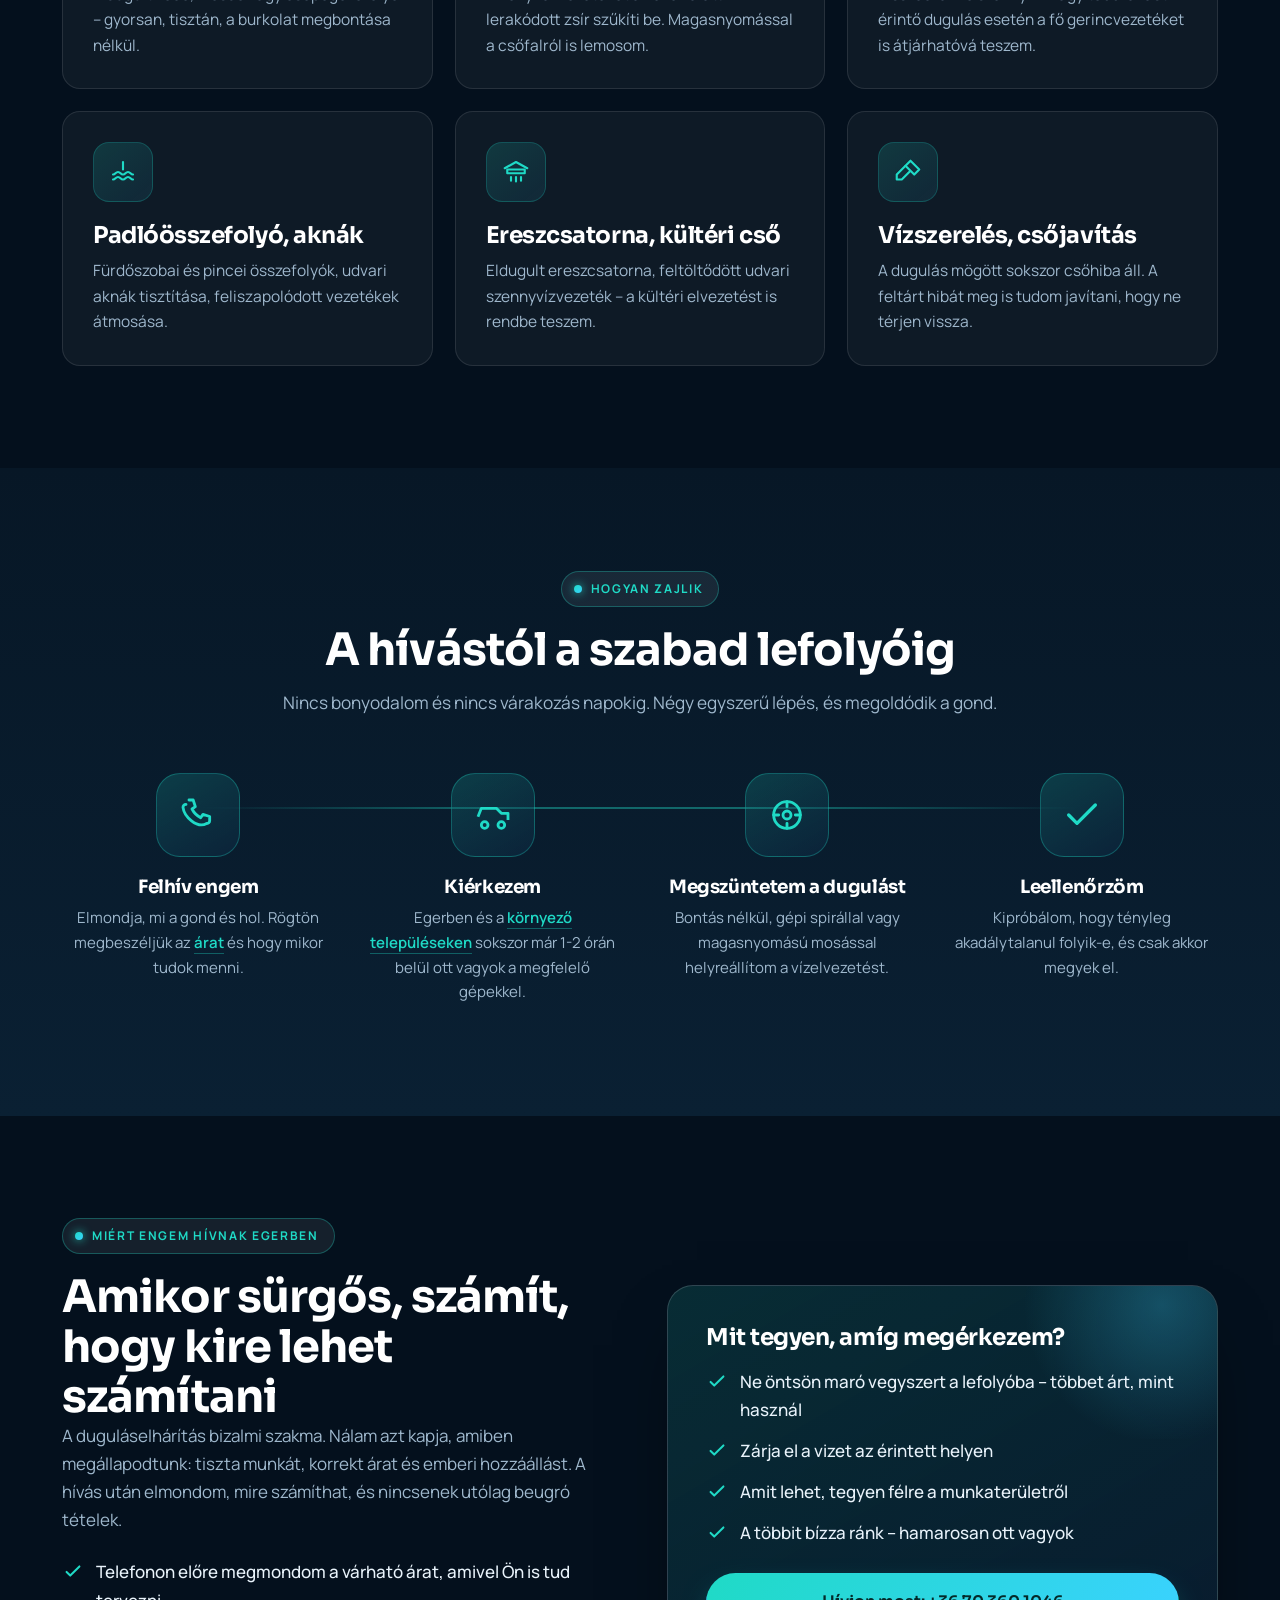
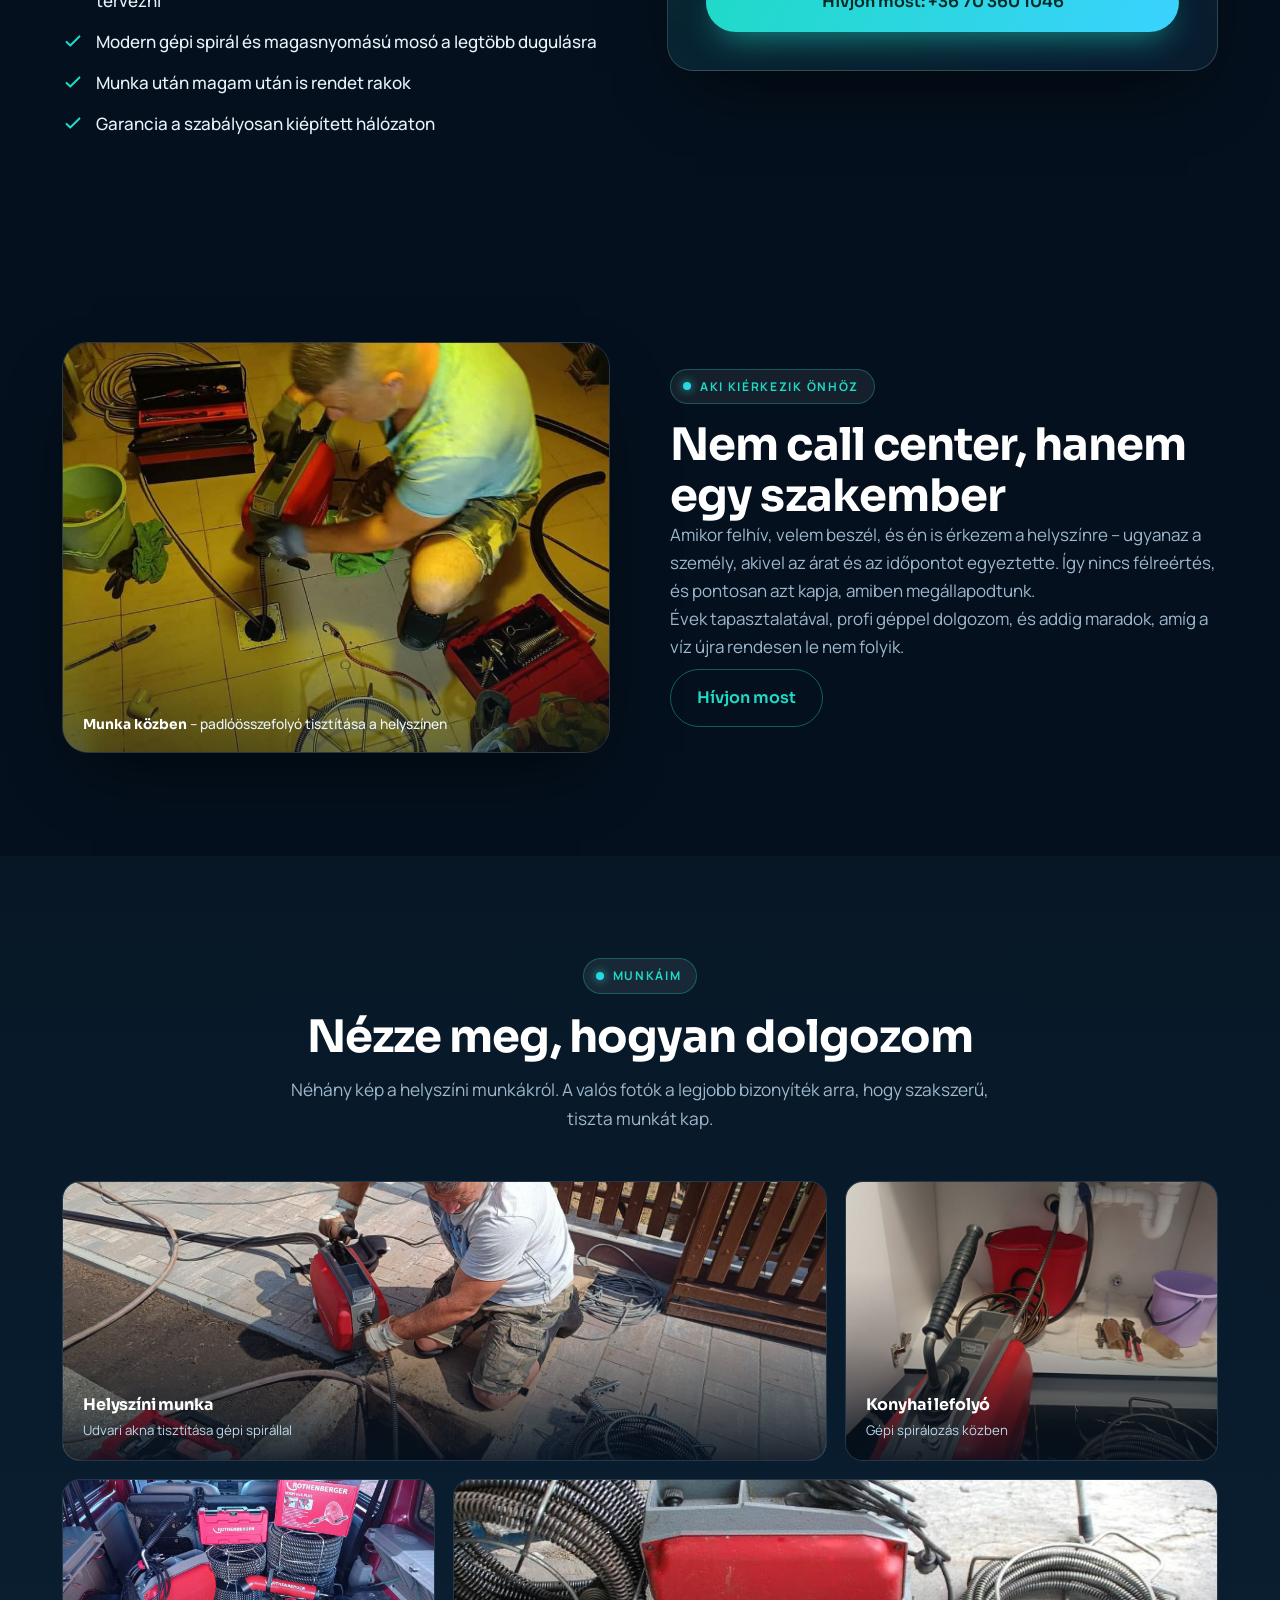
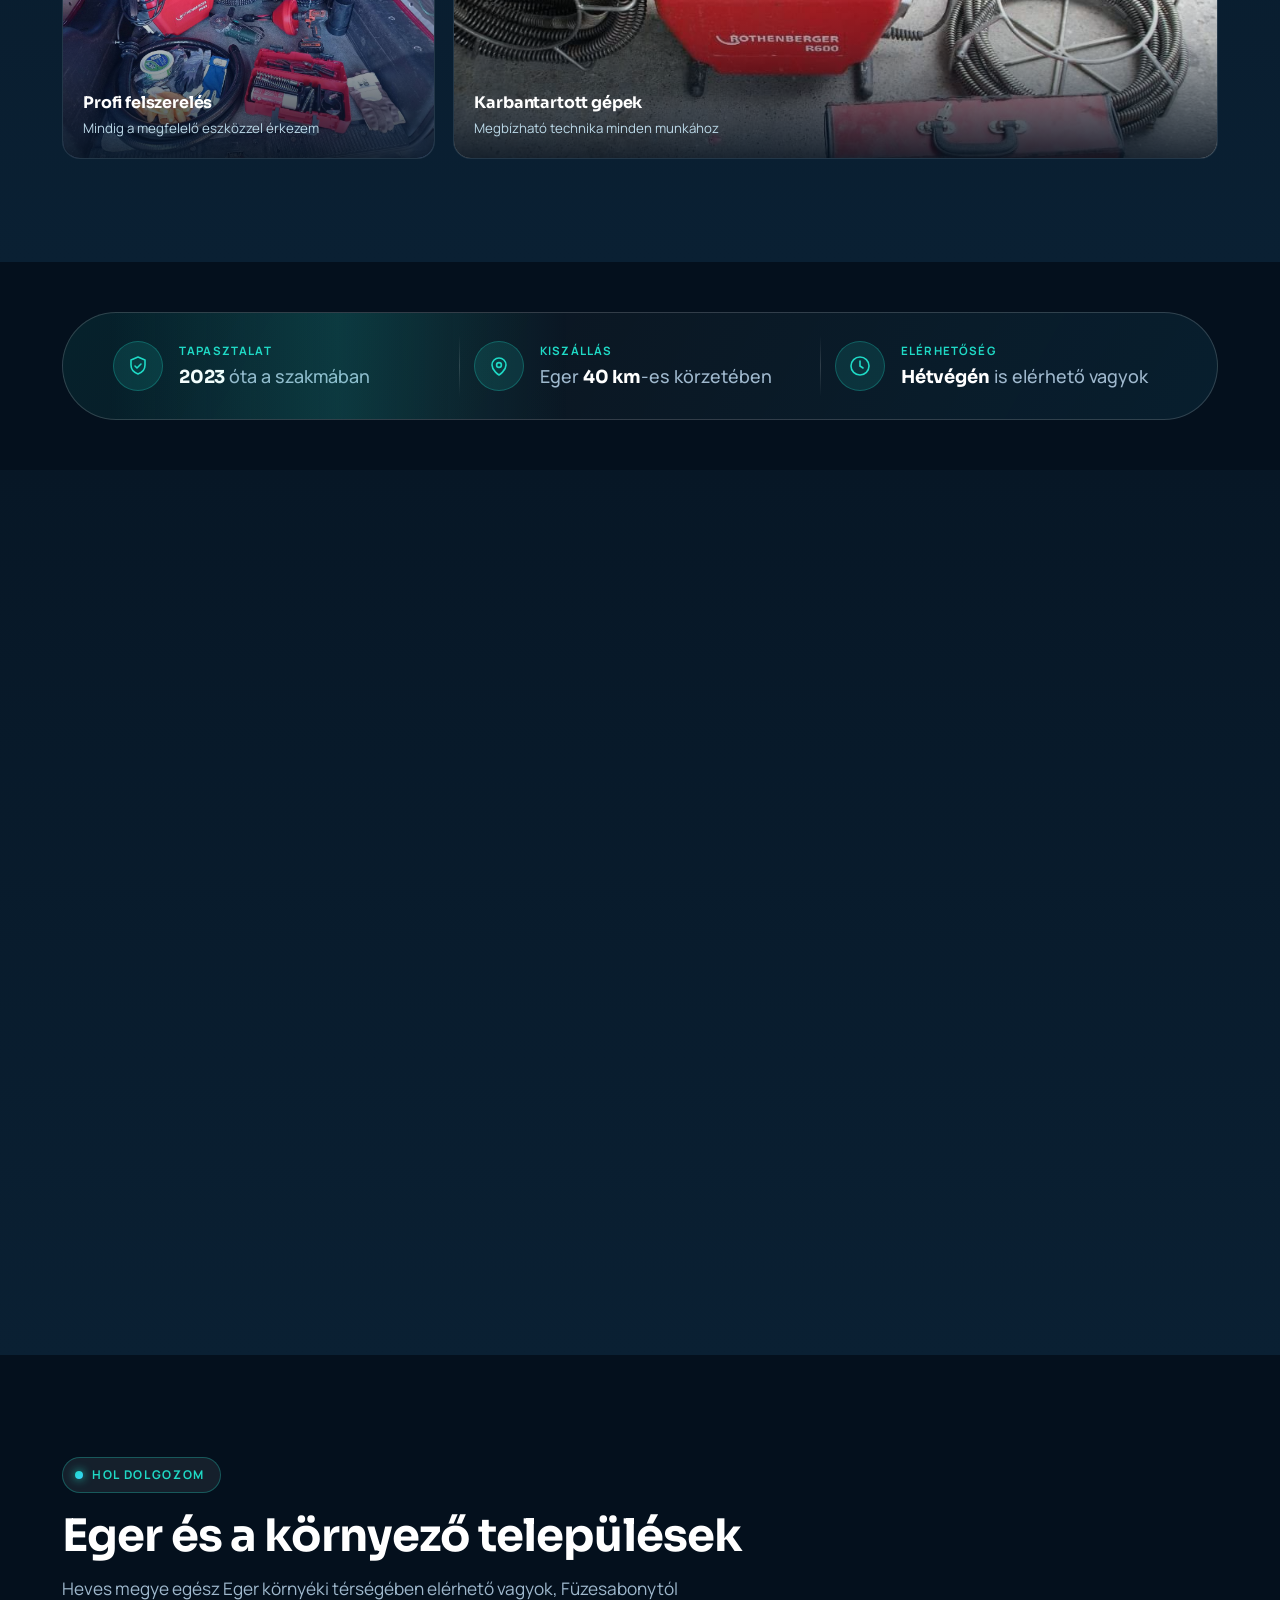
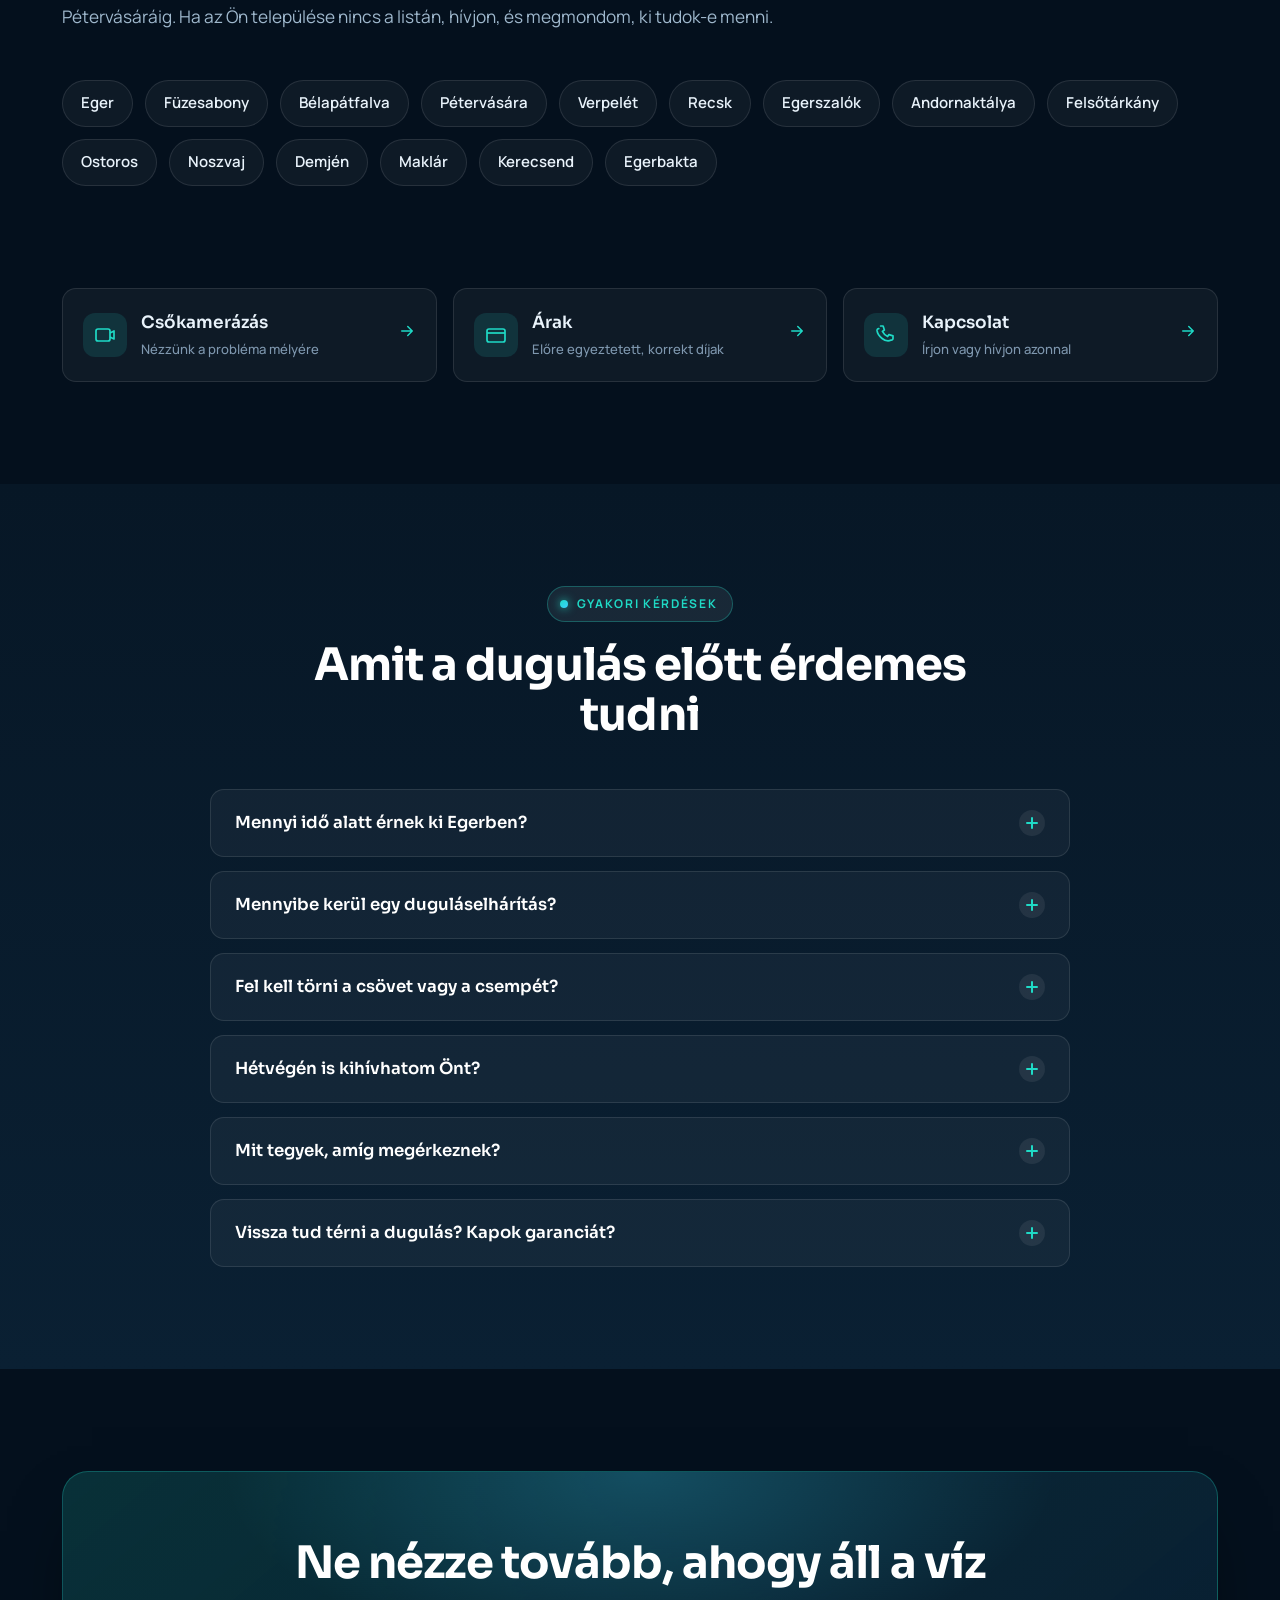
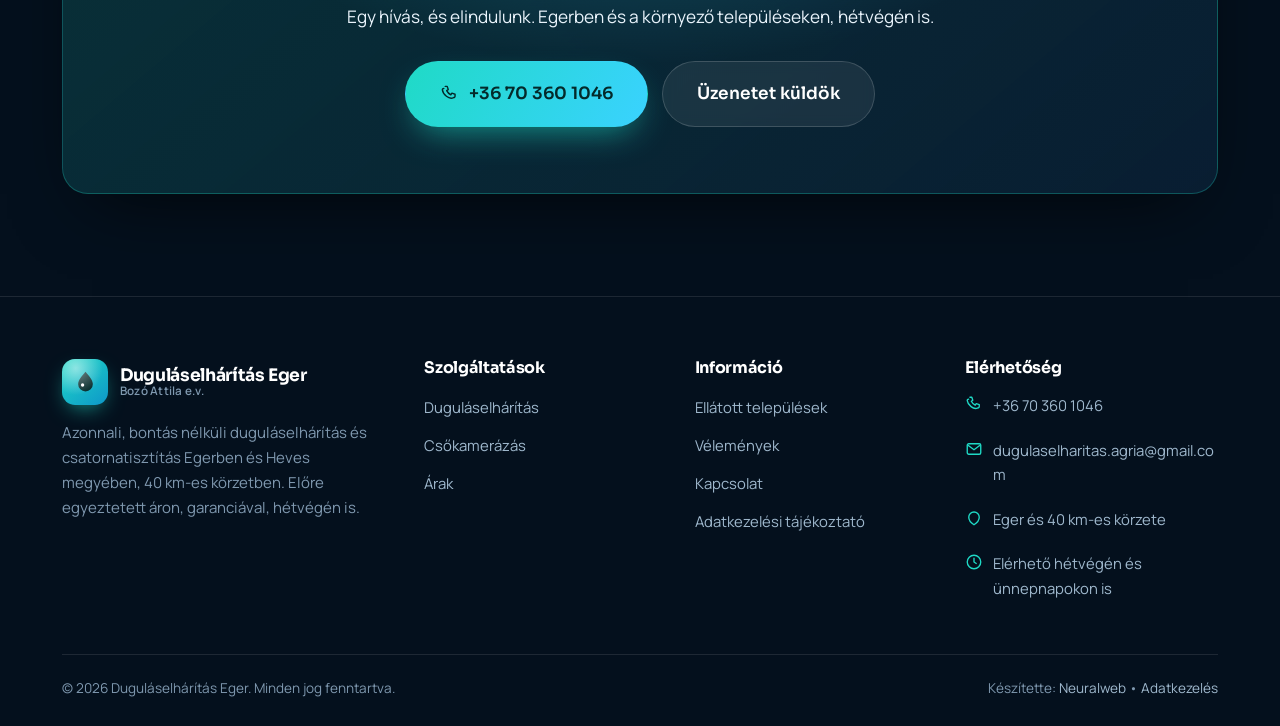
==== commit 59274c4f: "Heves megye kulcsszo hangsulyozasa tobb oldalon: title, description, H1, lablec" ====
--- a/index.html
+++ b/index.html
@@ -4,7 +4,7 @@
 <meta charset="UTF-8">
 <meta name="viewport" content="width=device-width, initial-scale=1">
 <title>Duguláselhárítás Eger | Gyors kiszállás Heves megyében</title>
-<meta name="description" content="Eldugult a lefolyó Egerben? Hívjon és megyek, akár 1-2 órán belül – hétvégén is. Bontás nélkül, előre egyeztetett áron, garanciával. WC, mosdó, konyha, gerincvezeték. +36 70 360 1046.">
+<meta name="description" content="Eldugult a lefolyó Egerben vagy Heves megyében? Hívjon és megyek, akár 1-2 órán belül – hétvégén is. Bontás nélkül, előre egyeztetett áron, garanciával. WC, mosdó, konyha, gerincvezeték. +36 70 360 1046.">
 <meta name="keywords" content="duguláselhárítás Eger, duguláselhárító Eger, csatornatisztítás Eger, csőkamerázás Eger, dugulás elhárítás Heves megye, azonnali duguláselhárítás">
 <link rel="canonical" href="https://dugulaselharitas-agria.hu/">
 <meta name="robots" content="index, follow">
@@ -455,7 +455,7 @@
     <div class="footer-grid">
       <div class="footer-about">
         <a href="index.html" class="brand"><span class="brand-mark" aria-hidden="true"><svg viewBox="0 0 24 24" fill="none"><path d="M12 2.5c-3.4 4-6.5 7.4-6.5 11a6.5 6.5 0 0 0 13 0c0-3.6-3.1-7-6.5-11Z" fill="#042a2a"/><circle cx="9.4" cy="14.2" r="1.5" fill="#fff"/></svg></span><span class="brand-text"><b>Duguláselhárítás Eger</b><span>Bozó Attila e.v.</span></span></a>
-        <p>Azonnali, bontás nélküli duguláselhárítás és csatornatisztítás Egerben és 40 km-es körzetében. Előre egyeztetett áron, garanciával, hétvégén is.</p>
+        <p>Azonnali, bontás nélküli duguláselhárítás és csatornatisztítás Egerben és Heves megyében, 40 km-es körzetben. Előre egyeztetett áron, garanciával, hétvégén is.</p>
       </div>
       <div class="footer-col"><h4>Szolgáltatások</h4><ul><li><a href="index.html#szolgaltatasok">Duguláselhárítás</a></li><li><a href="csokamerazas.html">Csőkamerázás</a></li><li><a href="arak.html">Árak</a></li></ul></div>
       <div class="footer-col"><h4>Információ</h4><ul><li><a href="telepulesek.html">Ellátott települések</a></li><li><a href="index.html#velemenyek">Vélemények</a></li><li><a href="kapcsolat.html">Kapcsolat</a></li><li><a href="adatkezelesi-tajekoztato.html">Adatkezelési tájékoztató</a></li></ul></div>
@@ -489,3 +489,4 @@
 
 
 
+
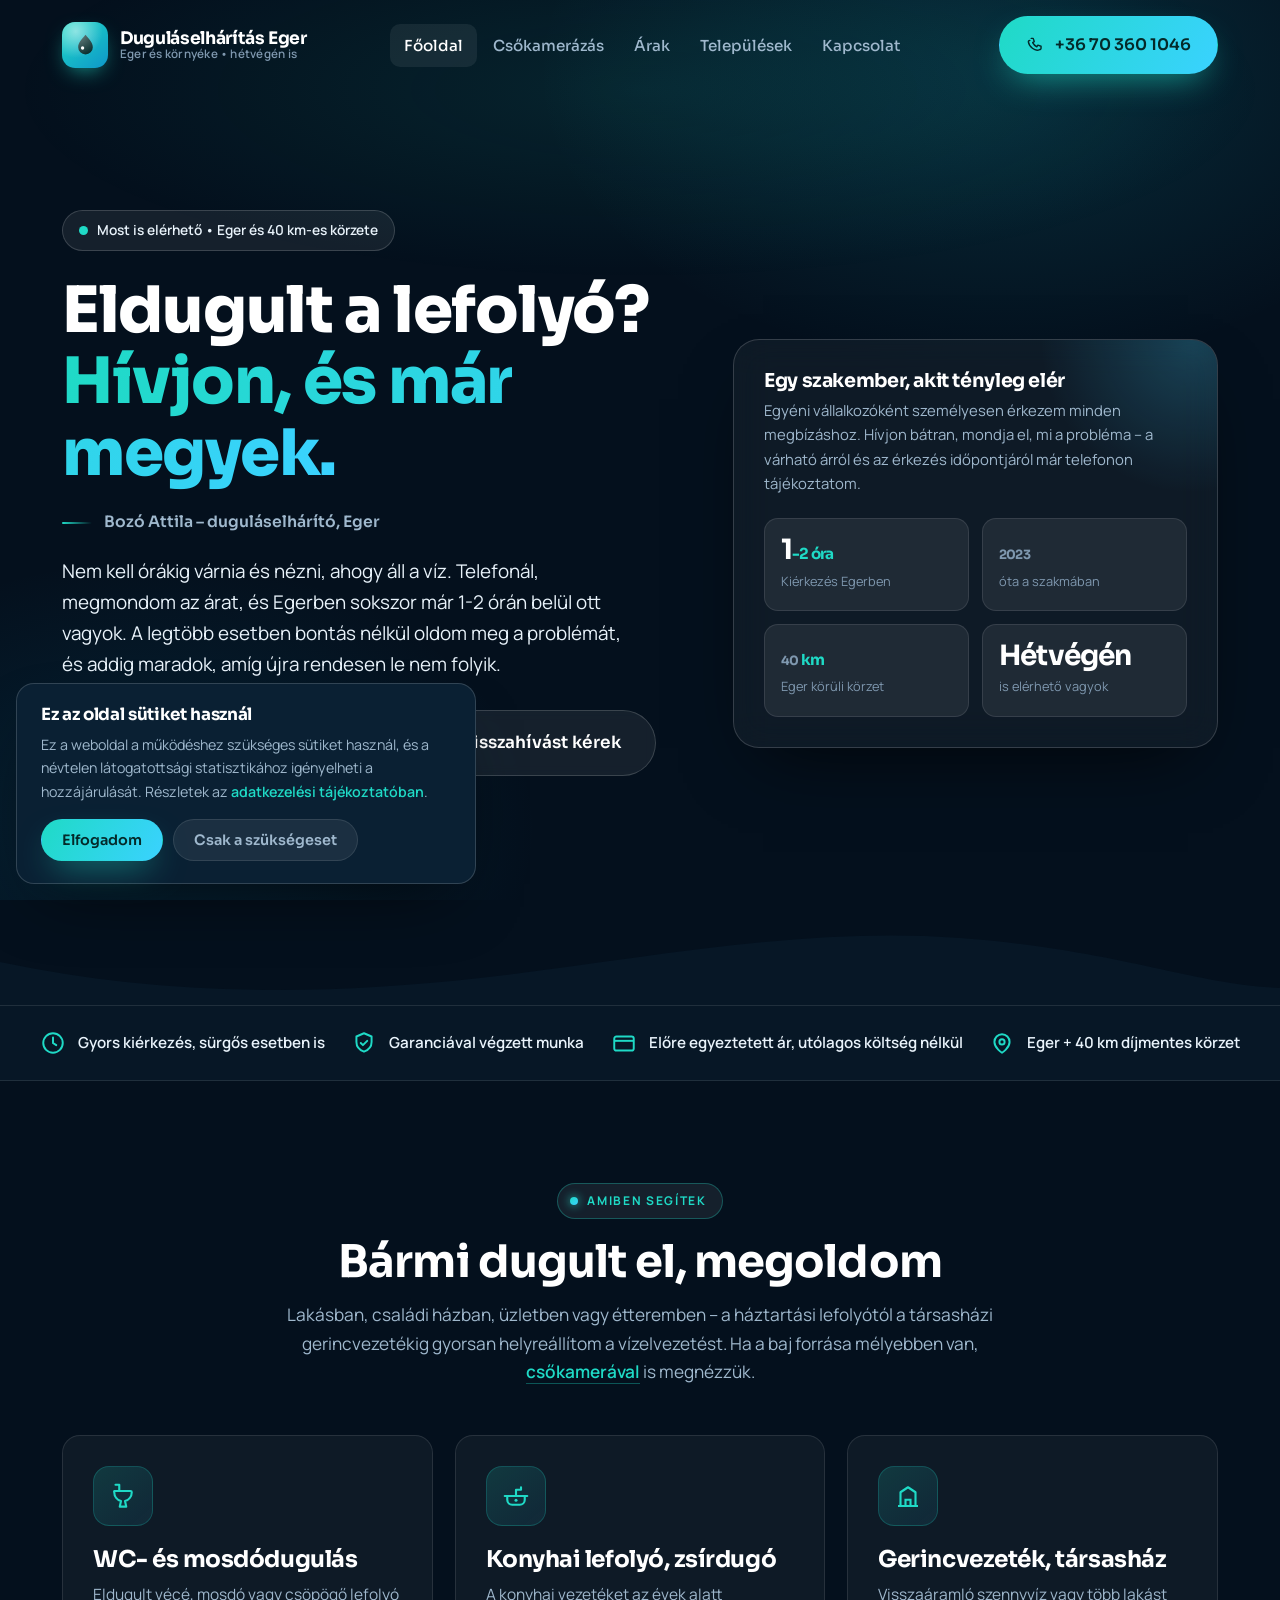
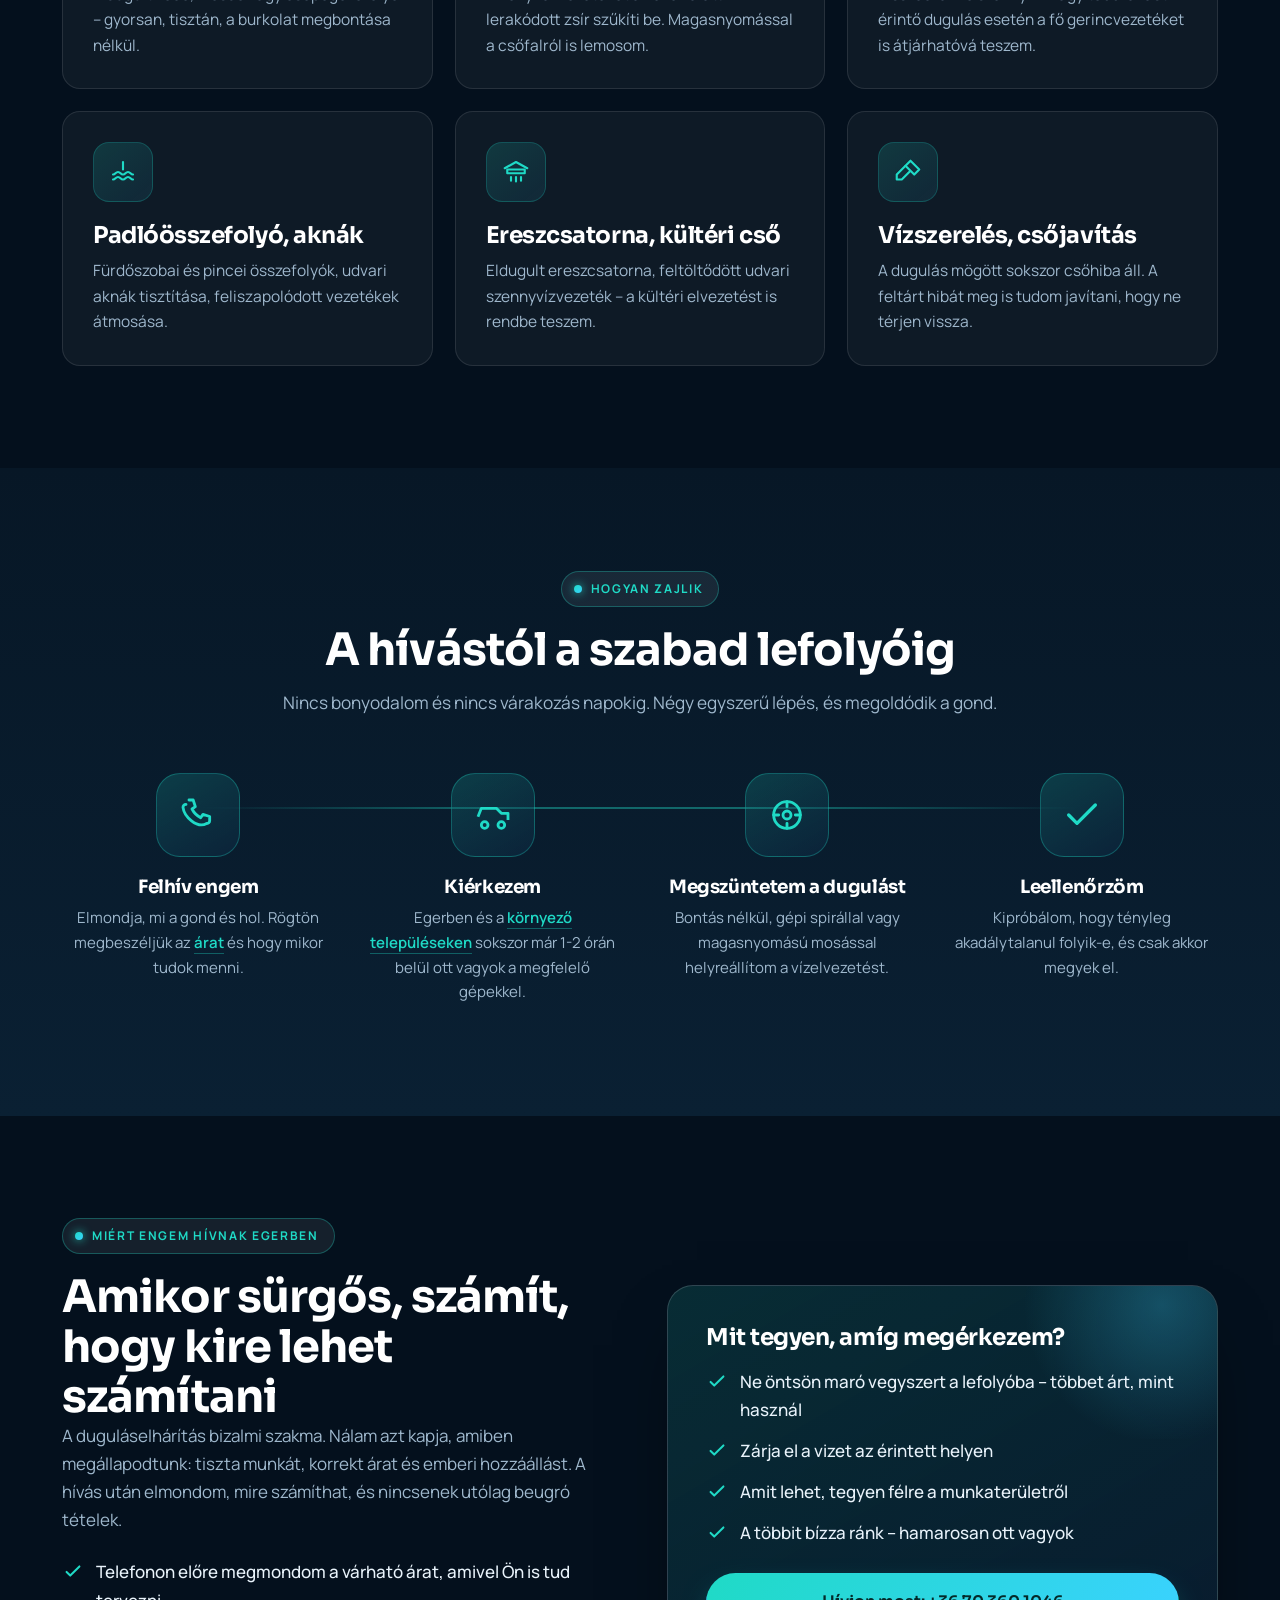
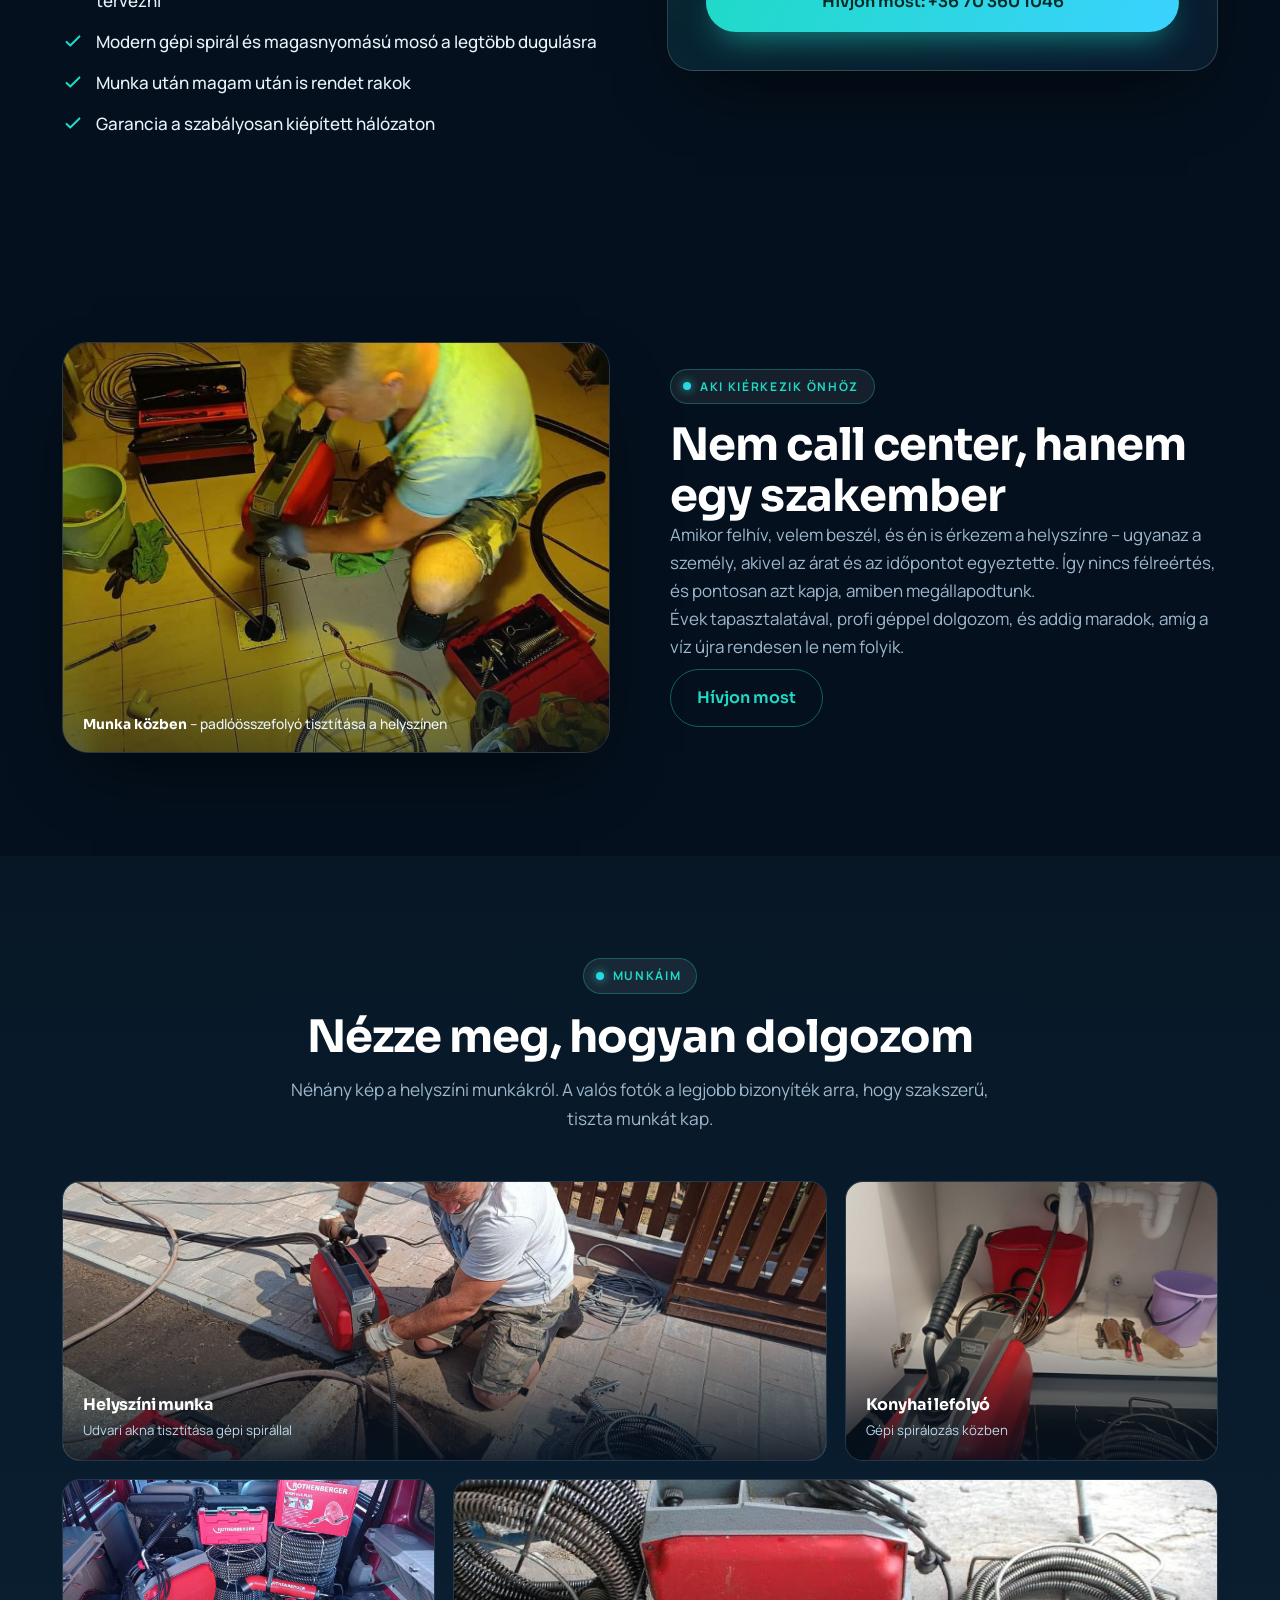
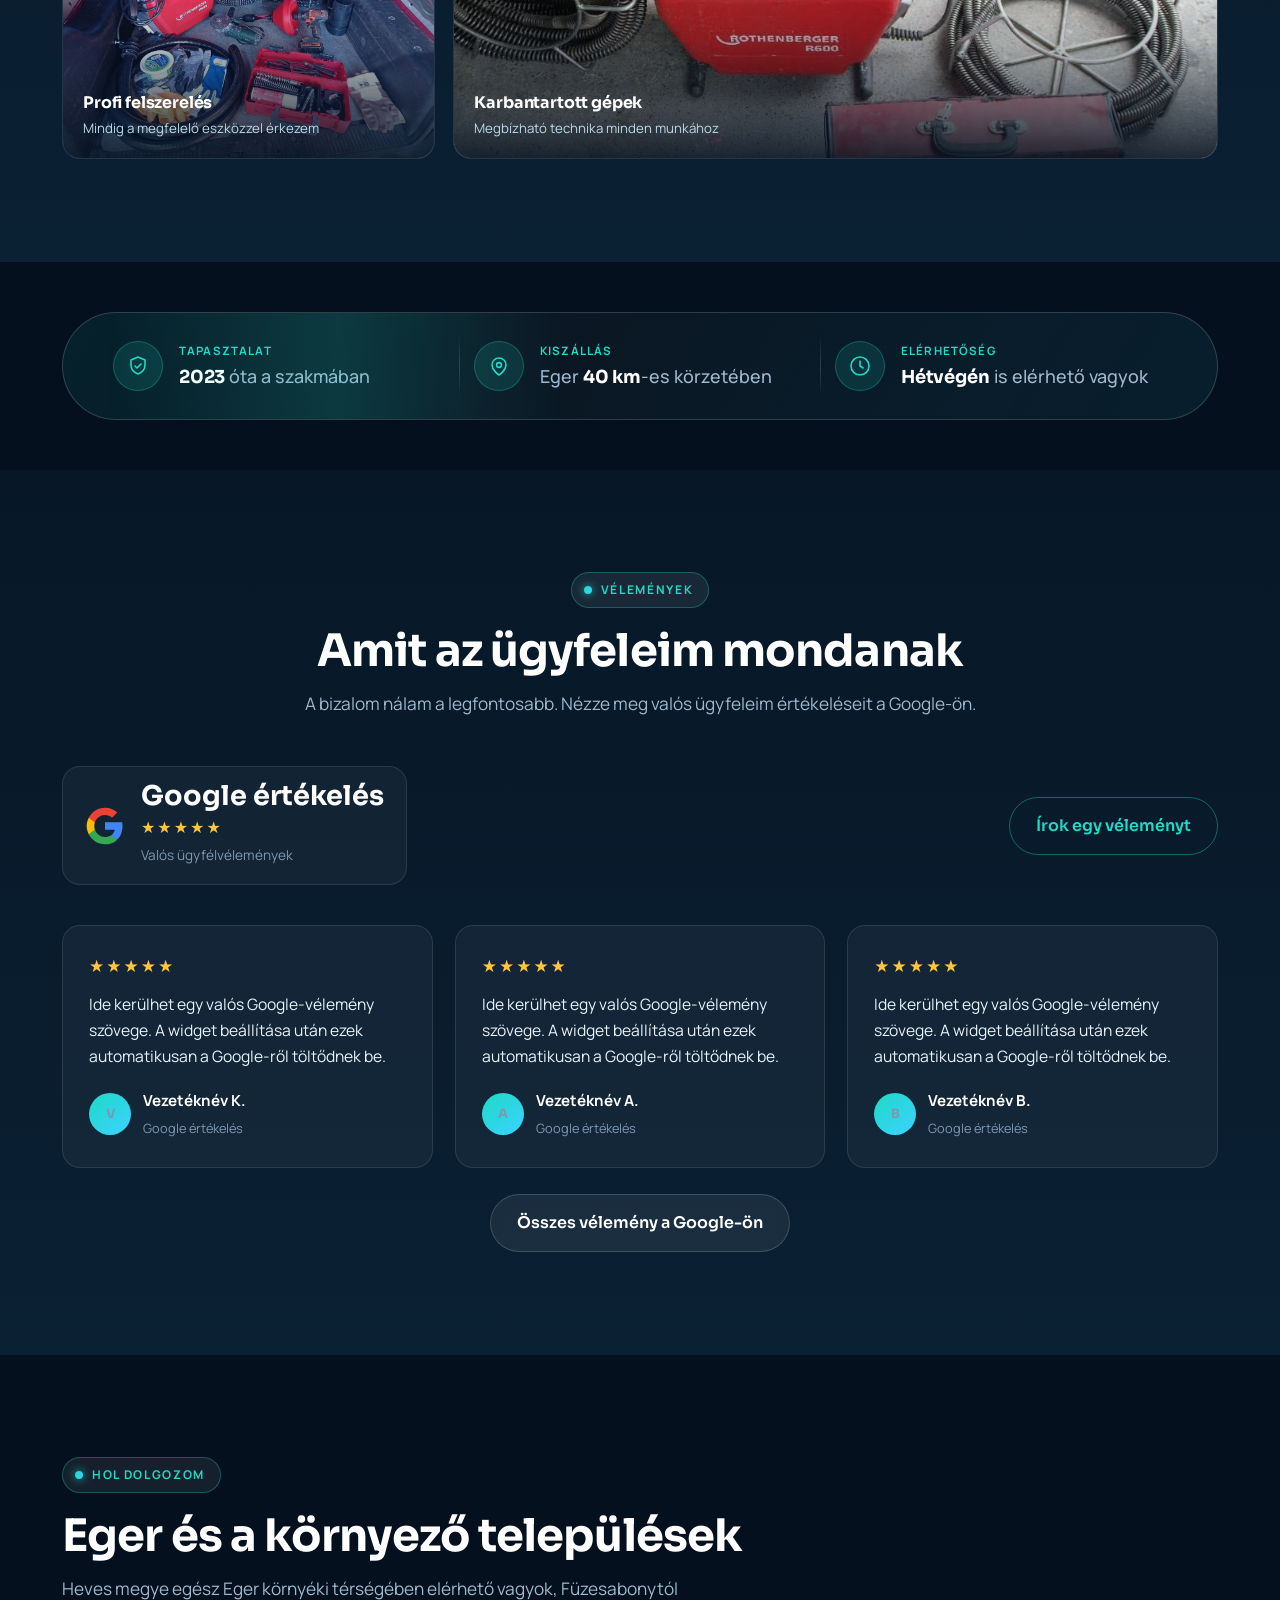
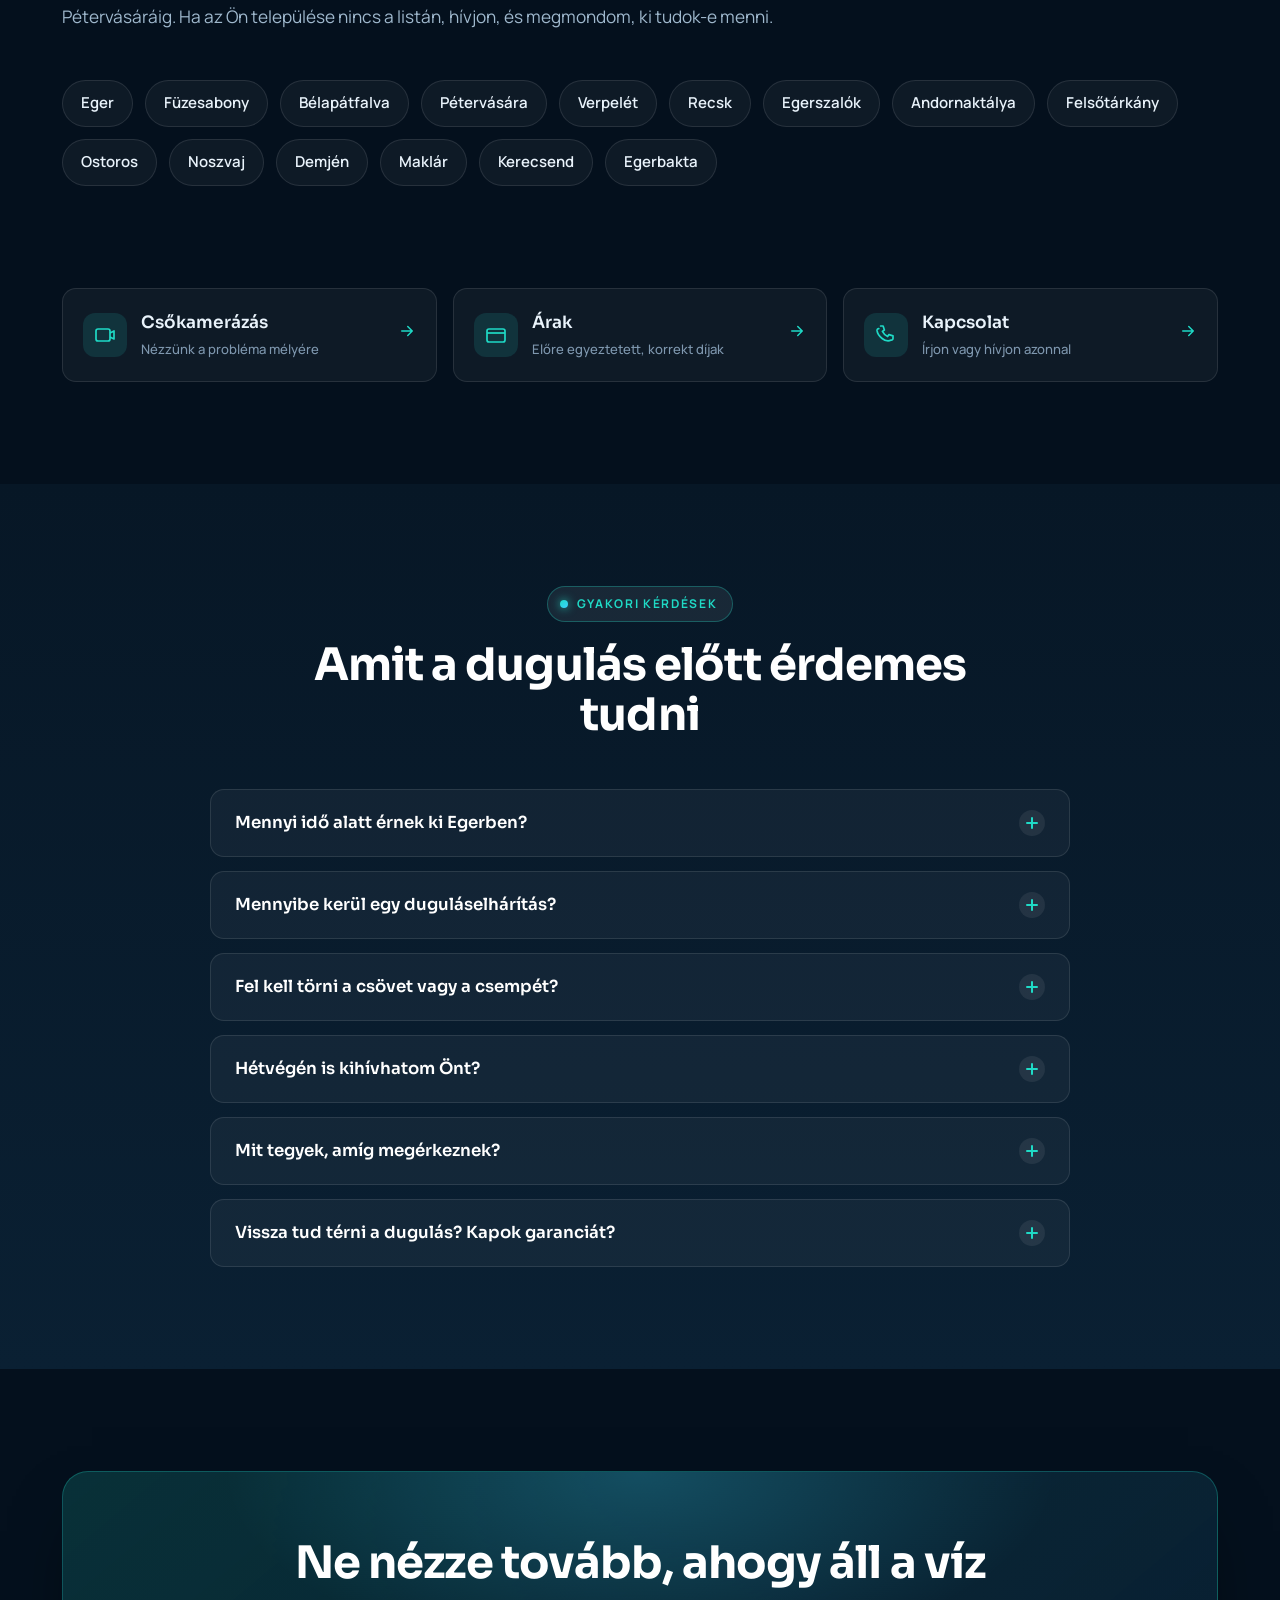
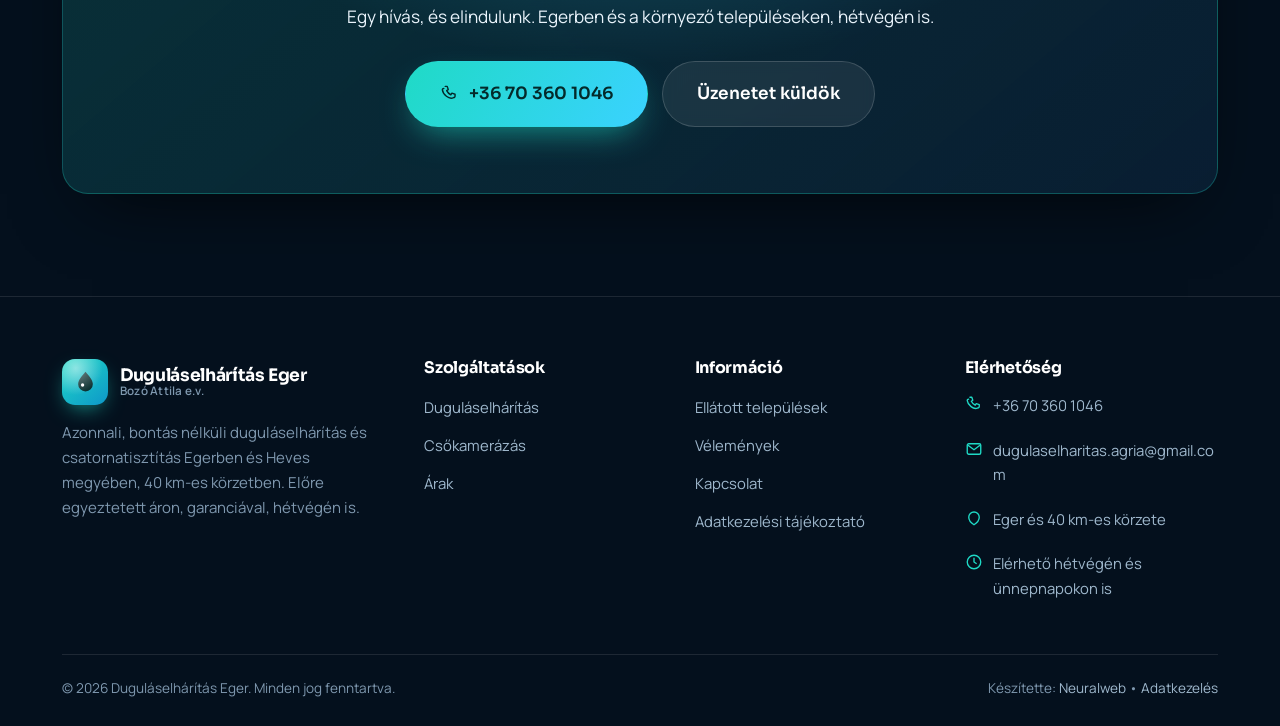
==== commit 60384e63: "Google Search Console tulajdonos-igazolo meta tag hozzaadasa" ====
--- a/index.html
+++ b/index.html
@@ -3,6 +3,7 @@
 <head>
 <meta charset="UTF-8">
 <meta name="viewport" content="width=device-width, initial-scale=1">
+<meta name="google-site-verification" content="VAciAp-AFEY4KByOZO7L-j2nrEZFGxOyJldBEgUYUW4">
 <title>Duguláselhárítás Eger | Gyors kiszállás Heves megyében</title>
 <meta name="description" content="Eldugult a lefolyó Egerben vagy Heves megyében? Hívjon és megyek, akár 1-2 órán belül – hétvégén is. Bontás nélkül, előre egyeztetett áron, garanciával. WC, mosdó, konyha, gerincvezeték. +36 70 360 1046.">
 <meta name="keywords" content="duguláselhárítás Eger, duguláselhárító Eger, csatornatisztítás Eger, csőkamerázás Eger, dugulás elhárítás Heves megye, azonnali duguláselhárítás">
